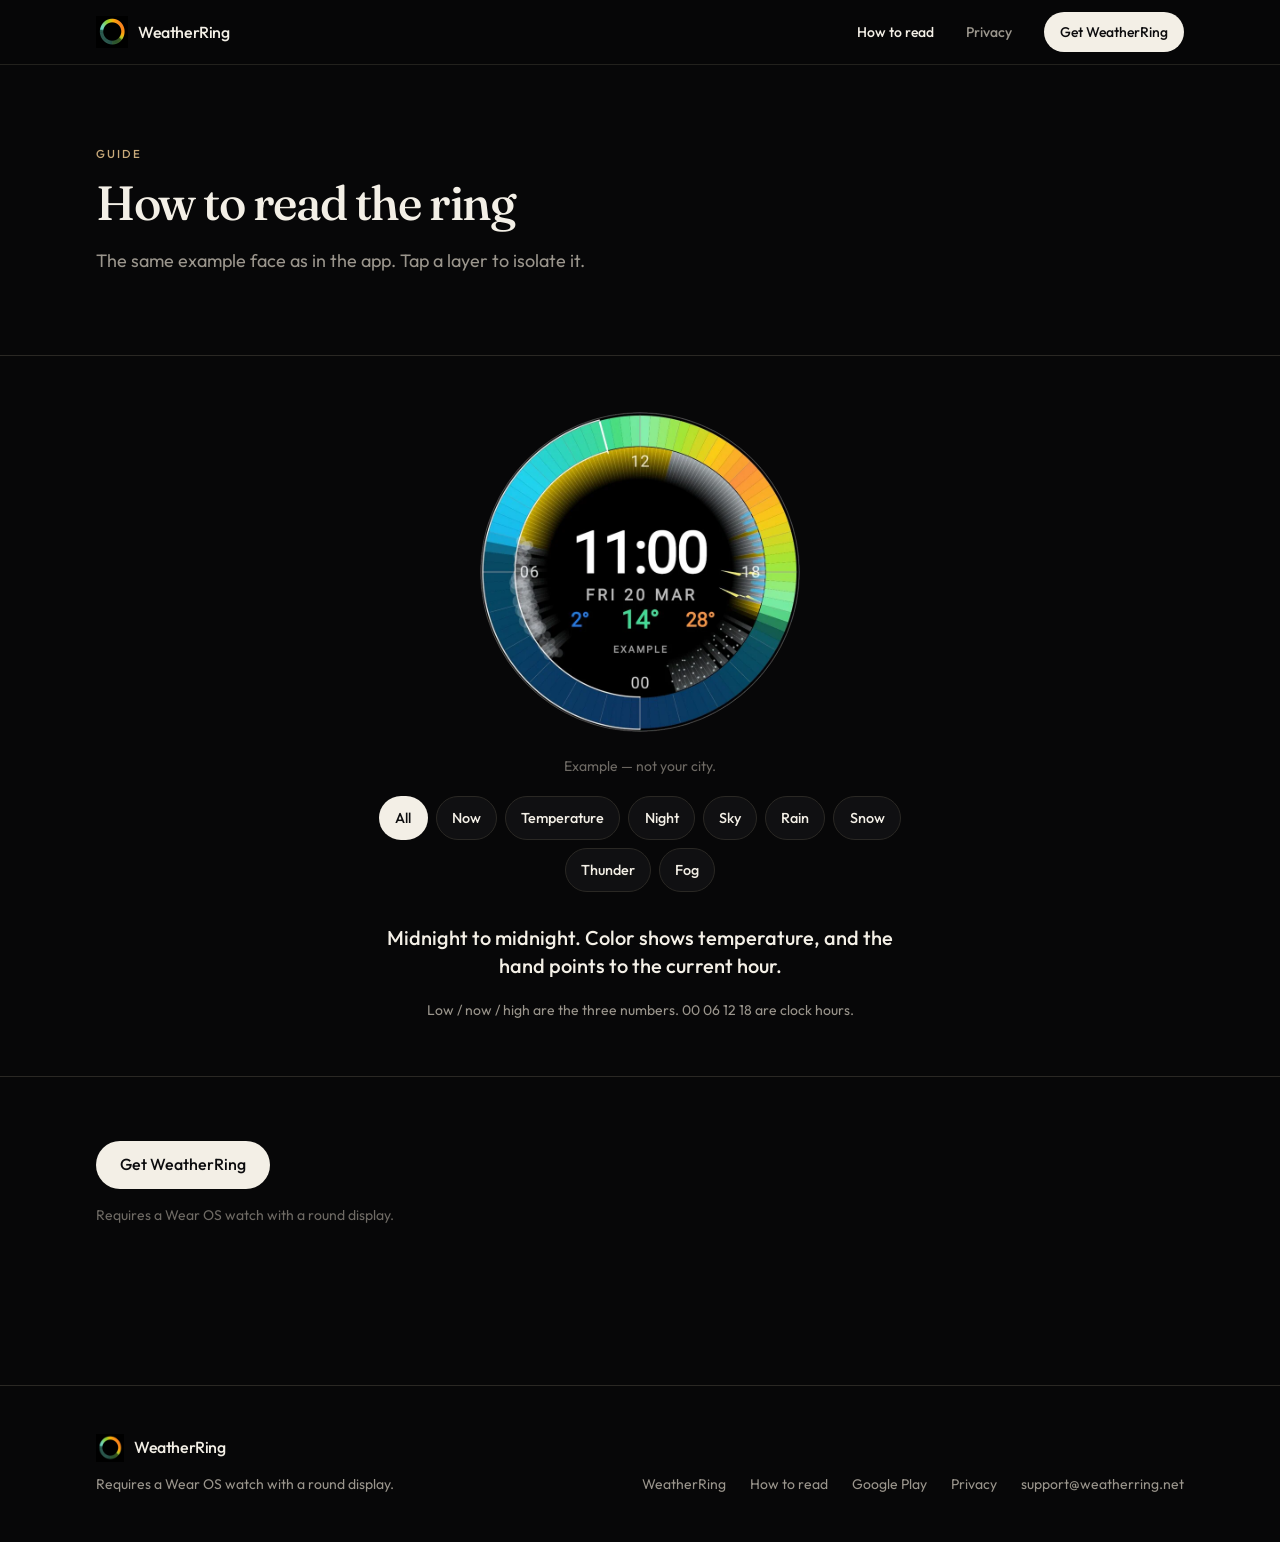
==== how-to-read/index.html @ c8846e3d "Set JSON-LD offer price to 1.99 EUR" ====
<!DOCTYPE html>
<html lang="en" class="antialiased">
<head>
  <meta charset="utf-8">
  <meta name="viewport" content="width=device-width, initial-scale=1">
  <title>How to read WeatherRing — 24-hour climate watch face</title>
  <meta name="description" content="Midnight to midnight. Color shows temperature, and the hand points to the current hour. How to read night, sky, rain, snow, thunder, and fog on WeatherRing for Wear OS.">
  <meta name="theme-color" content="#070708">
  <link rel="canonical" href="https://weatherring.net/how-to-read">
  <link rel="alternate" type="text/plain" href="https://weatherring.net/llms.txt" title="llms.txt">
  <meta property="og:title" content="How to read WeatherRing — 24-hour climate watch face">
  <meta property="og:description" content="Midnight to midnight. Color shows temperature, and the hand points to the current hour. How to read night, sky, rain, snow, thunder, and fog on WeatherRing for Wear OS.">
  <meta property="og:url" content="https://weatherring.net/how-to-read">
  <meta property="og:image" content="https://weatherring.net/images/read-all.jpg">
  <meta property="og:type" content="website">
  <meta property="og:site_name" content="WeatherRing">
  <meta name="twitter:card" content="summary_large_image">
  <meta name="twitter:title" content="How to read WeatherRing — 24-hour climate watch face">
  <meta name="twitter:description" content="Midnight to midnight. Color shows temperature, and the hand points to the current hour. How to read night, sky, rain, snow, thunder, and fog on WeatherRing for Wear OS.">
  <meta name="twitter:image" content="https://weatherring.net/images/read-all.jpg">
  <link rel="preconnect" href="https://fonts.googleapis.com">
  <link rel="preconnect" href="https://fonts.gstatic.com" crossorigin>
  <link rel="stylesheet" href="https://fonts.googleapis.com/css2?family=Fraunces:opsz,wght@9..144,400;9..144,500;9..144,600&family=Outfit:wght@300;400;500;600&display=swap">
  <link rel="stylesheet" href="../css/site.css">
  <link rel="icon" type="image/svg+xml" href="../favicon.svg">
  <link rel="icon" type="image/png" sizes="32x32" href="../favicon-32.png">
  <link rel="apple-touch-icon" href="../apple-touch-icon.png">
<script type="application/ld+json">{"@context": "https://schema.org", "@type": "HowTo", "name": "How to read the WeatherRing", "description": "Midnight to midnight. Color shows temperature, and the hand points to the current hour.", "step": [{"@type": "HowToStep", "position": 1, "name": "All", "text": "Midnight to midnight. Color shows temperature, and the hand points to the current hour.", "url": "https://weatherring.net/how-to-read/#all", "image": "https://weatherring.net/images/read-all.jpg"}, {"@type": "HowToStep", "position": 2, "name": "Now", "text": "From midnight to the hand is time that has already passed today. The inner and outer lines point to the same mark.", "url": "https://weatherring.net/how-to-read/#now", "image": "https://weatherring.net/images/read-now.jpg"}, {"@type": "HowToStep", "position": 3, "name": "Temperature", "text": "Cooler hours lean blue and violet, while warmer hours shift toward orange and red.", "url": "https://weatherring.net/how-to-read/#temperature", "image": "https://weatherring.net/images/read-temperature.jpg"}, {"@type": "HowToStep", "position": 4, "name": "Night", "text": "The darker arc marks night. It disappears at sunrise and returns at sunset.", "url": "https://weatherring.net/how-to-read/#night", "image": "https://weatherring.net/images/read-night.jpg"}, {"@type": "HowToStep", "position": 5, "name": "Sky", "text": "Inner glow shows sky clarity—yellow means clear skies, while white or gray indicates clouds.", "url": "https://weatherring.net/how-to-read/#sky", "image": "https://weatherring.net/images/read-sky.jpg"}, {"@type": "HowToStep", "position": 6, "name": "Rain", "text": "Streaks appear on the hour—longer streaks mean heavier rain, while gaps mean patchy showers.", "url": "https://weatherring.net/how-to-read/#rain", "image": "https://weatherring.net/images/read-rain.jpg"}, {"@type": "HowToStep", "position": 7, "name": "Snow", "text": "Soft white ticks represent snow or ice instead of rain.", "url": "https://weatherring.net/how-to-read/#snow", "image": "https://weatherring.net/images/read-snow.jpg"}, {"@type": "HowToStep", "position": 8, "name": "Thunder", "text": "Lightning bolts appear whenever thunder is forecast, even if rain is light.", "url": "https://weatherring.net/how-to-read/#thunder", "image": "https://weatherring.net/images/read-thunder.jpg"}, {"@type": "HowToStep", "position": 9, "name": "Fog", "text": "A milky inner band indicates fog or dense mist—a thicker band means heavier fog.", "url": "https://weatherring.net/how-to-read/#fog", "image": "https://weatherring.net/images/read-fog.jpg"}]}</script>
<script type="application/ld+json">{"@context": "https://schema.org", "@type": "SoftwareApplication", "name": "WeatherRing", "applicationCategory": "LifestyleApplication", "operatingSystem": "Android, Wear OS", "description": "A 24-hour forecast ring built for round Wear OS watches. Customize the face and Always-On Display right from your phone. Location access is optional.", "url": "https://weatherring.net", "image": "https://weatherring.net/og.jpg", "screenshot": "https://weatherring.net/images/read-all.jpg", "downloadUrl": "https://play.google.com/store/apps/details?id=com.climatedayring.phone", "installUrl": "https://play.google.com/store/apps/details?id=com.climatedayring.phone", "offers": {"@type": "Offer", "availability": "https://schema.org/InStock", "url": "https://play.google.com/store/apps/details?id=com.climatedayring.phone", "price": "1.99", "priceCurrency": "EUR"}, "author": {"@type": "Organization", "name": "WeatherRing", "email": "support@weatherring.net", "url": "https://weatherring.net"}}</script>
</head>
<body class="bg-bg text-fg">
  <a href="#content" class="sr-only focus:not-sr-only focus:absolute focus:left-4 focus:top-4 focus:z-50 focus:rounded-full focus:bg-cream focus:px-4 focus:py-2 focus:text-ink">Skip to content</a>
  <header class="sticky top-0 z-40 border-b border-border/80 bg-bg/80 backdrop-blur-md">
    <div class="mx-auto flex h-16 max-w-6xl items-center justify-between px-5 sm:px-8">
      <a href="/" class="flex items-center gap-2.5 no-underline">
        <img src="../icon.png" alt="" width="32" height="32" class="size-8" aria-hidden="true">
        <span class="font-sans text-base font-medium tracking-tight text-fg">WeatherRing</span>
      </a>
      <nav class="hidden items-center gap-8 md:flex" aria-label="Primary">
        <a href="/how-to-read/" class="text-sm font-medium text-fg no-underline transition-colors duration-150 hover:text-fg">How to read</a>
        <a href="/privacy/" class="text-sm font-medium text-muted no-underline transition-colors duration-150 hover:text-fg">Privacy</a>
        <a href="/#get" class="inline-flex h-10 items-center rounded-full bg-cream px-4 text-sm font-medium text-ink no-underline transition-transform duration-150 ease-out active:scale-[0.96]">Get WeatherRing</a>
      </nav>
      <button type="button" class="relative size-11 md:hidden" data-nav-toggle aria-expanded="false" aria-controls="mobile-nav" aria-label="Open menu">
        <span class="absolute left-2.5 right-2.5 top-[18px] h-px bg-fg" data-bar="1"></span>
        <span class="absolute left-2.5 right-2.5 top-[26px] h-px bg-fg" data-bar="2"></span>
      </button>
    </div>
    <nav id="mobile-nav" class="hidden border-t border-border px-5 py-4 md:hidden" aria-label="Mobile">
      <div class="flex flex-col gap-1">
        <a href="/how-to-read/" class="flex min-h-11 items-center text-base text-fg no-underline">How to read</a>
        <a href="/privacy/" class="flex min-h-11 items-center text-base text-fg no-underline">Privacy</a>
        <a href="/#get" class="mt-2 inline-flex h-12 items-center justify-center rounded-full bg-cream font-medium text-ink no-underline">Get WeatherRing</a>
      </div>
    </nav>
  </header>

  <main id="content" class="pb-24">
    <header class="border-b border-border">
      <div class="mx-auto max-w-6xl px-5 py-16 sm:px-8 sm:py-20">
        <p class="kicker">Guide</p>
        <h1 class="mt-4 max-w-2xl font-display text-4xl text-fg sm:text-5xl">How to read the ring</h1>
        <p class="mt-5 max-w-xl text-lg text-muted">The same example face as in the app. Tap a layer to isolate it.</p>
      </div>
    </header>
    <section class="mx-auto max-w-6xl px-5 py-14 sm:px-8">
      
        <div class="mx-auto max-w-xl">
          <img data-layer-face src="../images/read-all.jpg" alt="Example WeatherRing face with every layer on, 11:00 on Friday 20 March" width="720" height="720" class="face-disc mx-auto w-64 sm:w-72 lg:w-80">
          <p class="mt-6 text-center text-sm text-subtle">Example — not your city.</p>
          <div class="mt-5 flex flex-wrap justify-center gap-2" role="group" aria-label="Ring layers">
            <button type="button" class="layer-chip" data-layer="all" id="all" aria-pressed="true">All</button><button type="button" class="layer-chip" data-layer="now" id="now" aria-pressed="false">Now</button><button type="button" class="layer-chip" data-layer="temperature" id="temperature" aria-pressed="false">Temperature</button><button type="button" class="layer-chip" data-layer="night" id="night" aria-pressed="false">Night</button><button type="button" class="layer-chip" data-layer="sky" id="sky" aria-pressed="false">Sky</button><button type="button" class="layer-chip" data-layer="rain" id="rain" aria-pressed="false">Rain</button><button type="button" class="layer-chip" data-layer="snow" id="snow" aria-pressed="false">Snow</button><button type="button" class="layer-chip" data-layer="thunder" id="thunder" aria-pressed="false">Thunder</button><button type="button" class="layer-chip" data-layer="fog" id="fog" aria-pressed="false">Fog</button>
          </div>
          <div class="mt-8 text-center" aria-live="polite">
            <p class="mx-auto max-w-lg text-lg font-medium text-fg sm:text-xl" data-layer-caption>Midnight to midnight. Color shows temperature, and the hand points to the current hour.</p>
            <p class="mx-auto mt-5 max-w-lg text-sm text-muted">Low / now / high are the three numbers. 00 06 12 18 are clock hours.</p>
          </div>
        </div>

    </section>
    <section class="border-t border-border">
      <div class="mx-auto max-w-6xl px-5 py-16 sm:px-8">
        <p class="mt-0"><a href="/#get" class="inline-flex h-12 items-center rounded-full bg-cream px-6 font-medium text-ink no-underline">Get WeatherRing</a></p>
        <p class="mt-4 text-sm text-subtle">Requires a Wear OS watch with a round display.</p>
      </div>
    </section>
  </main>
  <footer class="border-t border-border">
    <div class="mx-auto flex max-w-6xl flex-col gap-8 px-5 py-12 sm:px-8 md:flex-row md:items-end md:justify-between">
      <div>
        <div class="flex items-center gap-2.5">
          <img src="../icon.png" alt="" width="32" height="32" class="size-7" aria-hidden="true">
          <span class="font-medium tracking-tight">WeatherRing</span>
        </div>
        <p class="mt-3 max-w-sm text-sm text-muted">Requires a Wear OS watch with a round display.</p>
      </div>
      <nav class="flex flex-wrap gap-x-6 gap-y-3 text-sm text-muted" aria-label="Footer">
        <a href="/" class="hover:text-fg">WeatherRing</a>
        <a href="/how-to-read/" class="hover:text-fg">How to read</a>
        <a href="https://play.google.com/store/apps/details?id=com.climatedayring.phone" class="hover:text-fg">Google Play</a>
        <a href="/privacy/" class="hover:text-fg">Privacy</a>
        <a href="mailto:support@weatherring.net" class="hover:text-fg">support@weatherring.net</a>
      </nav>
    </div>
  </footer>
  <script src="../js/site.js" defer></script>
</body>
</html>
---- css/site.css ----
/*! tailwindcss v4.3.3 | MIT License | https://tailwindcss.com */
@layer properties{@supports (((-webkit-hyphens:none)) and (not (margin-trim:inline))) or ((-moz-orient:inline) and (not (color:rgb(from red r g b)))){*,:before,:after,::backdrop{--tw-scale-x:1;--tw-scale-y:1;--tw-scale-z:1;--tw-rotate-x:initial;--tw-rotate-y:initial;--tw-rotate-z:initial;--tw-skew-x:initial;--tw-skew-y:initial;--tw-space-y-reverse:0;--tw-border-style:solid;--tw-leading:initial;--tw-font-weight:initial;--tw-tracking:initial;--tw-ordinal:initial;--tw-slashed-zero:initial;--tw-numeric-figure:initial;--tw-numeric-spacing:initial;--tw-numeric-fraction:initial;--tw-shadow:0 0 #0000;--tw-shadow-color:initial;--tw-shadow-alpha:100%;--tw-inset-shadow:0 0 #0000;--tw-inset-shadow-color:initial;--tw-inset-shadow-alpha:100%;--tw-ring-color:initial;--tw-ring-shadow:0 0 #0000;--tw-inset-ring-color:initial;--tw-inset-ring-shadow:0 0 #0000;--tw-ring-inset:initial;--tw-ring-offset-width:0px;--tw-ring-offset-color:#fff;--tw-ring-offset-shadow:0 0 #0000;--tw-outline-style:solid;--tw-blur:initial;--tw-brightness:initial;--tw-contrast:initial;--tw-grayscale:initial;--tw-hue-rotate:initial;--tw-invert:initial;--tw-opacity:initial;--tw-saturate:initial;--tw-sepia:initial;--tw-drop-shadow:initial;--tw-drop-shadow-color:initial;--tw-drop-shadow-alpha:100%;--tw-drop-shadow-size:initial;--tw-backdrop-blur:initial;--tw-backdrop-brightness:initial;--tw-backdrop-contrast:initial;--tw-backdrop-grayscale:initial;--tw-backdrop-hue-rotate:initial;--tw-backdrop-invert:initial;--tw-backdrop-opacity:initial;--tw-backdrop-saturate:initial;--tw-backdrop-sepia:initial;--tw-duration:initial;--tw-ease:initial;--tw-content:"";--tw-translate-x:0;--tw-translate-y:0;--tw-translate-z:0}}}@layer theme{:root,:host{--font-sans:"Outfit", ui-sans-serif, system-ui, sans-serif;--font-mono:ui-monospace, SFMono-Regular, Menlo, Monaco, Consolas, "Liberation Mono", "Courier New", monospace;--color-red-500:oklch(63.7% .237 25.331);--color-zinc-50:oklch(98.5% 0 none);--color-zinc-400:oklch(70.5% .015 286.067);--color-zinc-500:oklch(55.2% .016 285.938);--color-zinc-900:oklch(21% .006 285.885);--color-zinc-950:oklch(14.1% .005 285.823);--color-neutral-100:oklch(97% 0 none);--color-neutral-300:oklch(87% 0 none);--color-neutral-500:oklch(55.6% 0 none);--color-neutral-700:oklch(37.1% 0 none);--color-neutral-900:oklch(20.5% 0 none);--color-black:#000;--color-white:#fff;--spacing:.25rem;--container-sm:24rem;--container-md:28rem;--container-lg:32rem;--container-xl:36rem;--container-2xl:42rem;--container-3xl:48rem;--container-6xl:72rem;--text-xs:.75rem;--text-sm:.875rem;--text-sm--line-height:calc(1.25 / .875);--text-base:1rem;--text-base--line-height:calc(1.5 / 1);--text-lg:1.125rem;--text-lg--line-height:calc(1.75 / 1.125);--text-xl:1.25rem;--text-xl--line-height:calc(1.75 / 1.25);--text-2xl:1.5rem;--text-2xl--line-height:calc(2 / 1.5);--text-3xl:1.875rem;--text-3xl--line-height:calc(2.25 / 1.875);--text-4xl:2.25rem;--text-4xl--line-height:calc(2.5 / 2.25);--text-5xl:3rem;--text-5xl--line-height:1;--text-6xl:3.75rem;--text-6xl--line-height:1;--font-weight-medium:500;--font-weight-semibold:600;--tracking-tight:-.025em;--leading-tight:1.25;--leading-snug:1.375;--leading-normal:1.5;--radius-xs:4px;--radius-sm:8px;--radius-md:12px;--radius-lg:16px;--radius-xl:24px;--radius-2xl:32px;--ease-out:cubic-bezier(0, 0, .2, 1);--ease-in-out:cubic-bezier(.4, 0, .2, 1);--animate-pulse:pulse 2s cubic-bezier(.4, 0, .6, 1) infinite;--blur-md:12px;--default-transition-duration:.15s;--default-transition-timing-function:cubic-bezier(.4, 0, .2, 1);--default-font-family:var(--font-sans);--default-mono-font-family:var(--font-mono);--color-bg:#070708;--color-bg-elevated:#101012;--color-fg:#f3efe6;--color-muted:#9a958c;--color-subtle:#6e6a64;--color-gold:#c9aa7a;--color-gold-bright:#e0c08a;--color-cream:#f3efe6;--color-ink:#0c0c0e;--color-border:#2a2824;--color-border-strong:#3d3933;--font-display:"Fraunces", ui-serif, Georgia, "Times New Roman", serif;--shadow-border:0 0 0 1px #f3efe614;--shadow-border-hover:0 0 0 1px #f3efe624}}@layer base{*,:after,:before,::backdrop{box-sizing:border-box;border:0 solid;margin:0;padding:0}::file-selector-button{box-sizing:border-box;border:0 solid;margin:0;padding:0}html,:host{-webkit-text-size-adjust:100%;tab-size:4;line-height:1.5;font-family:var(--default-font-family,-apple-system, BlinkMacSystemFont, "Segoe UI", Roboto, "Helvetica Neue", "Noto Sans", Arial, sans-serif, "Apple Color Emoji", "Segoe UI Emoji", "Segoe UI Symbol", "Noto Color Emoji");font-feature-settings:var(--default-font-feature-settings,normal);font-variation-settings:var(--default-font-variation-settings,normal);-webkit-tap-highlight-color:transparent}hr{height:0;color:inherit;border-top-width:1px}abbr:where([title]){-webkit-text-decoration:underline dotted;text-decoration:underline dotted}h1,h2,h3,h4,h5,h6{font-size:inherit;font-weight:inherit}a{color:inherit;-webkit-text-decoration:inherit;-webkit-text-decoration:inherit;-webkit-text-decoration:inherit;-webkit-text-decoration:inherit;text-decoration:inherit}b,strong{font-weight:bolder}code,kbd,samp,pre{font-family:var(--default-mono-font-family,ui-monospace, SFMono-Regular, Menlo, Monaco, Consolas, "Liberation Mono", "Courier New", monospace);font-feature-settings:var(--default-mono-font-feature-settings,normal);font-variation-settings:var(--default-mono-font-variation-settings,normal);font-size:1em}small{font-size:80%}sub,sup{vertical-align:baseline;font-size:75%;line-height:0;position:relative}sub{bottom:-.25em}sup{top:-.5em}table{text-indent:0;border-color:inherit;border-collapse:collapse}:-moz-focusring:where(:not(iframe)){outline:auto}progress{vertical-align:baseline}summary{display:list-item}ol,ul,menu{list-style:none}img,svg,video,canvas,audio,iframe,embed,object{vertical-align:middle;display:block}img,video{max-width:100%;height:auto}button,input,select,optgroup,textarea{font:inherit;font-feature-settings:inherit;font-variation-settings:inherit;letter-spacing:inherit;color:inherit;opacity:1;background-color:#0000;border-radius:0}::file-selector-button{font:inherit;font-feature-settings:inherit;font-variation-settings:inherit;letter-spacing:inherit;color:inherit;opacity:1;background-color:#0000;border-radius:0}:where(select:is([multiple],[size])) optgroup{font-weight:bolder}:where(select:is([multiple],[size])) optgroup option{padding-inline-start:20px}::file-selector-button{margin-inline-end:4px}::placeholder{opacity:1}@supports (not ((-webkit-appearance:-apple-pay-button))) or (contain-intrinsic-size:1px){::placeholder{color:currentColor}@supports (color:color-mix(in lab, red, red)){::placeholder{color:color-mix(in oklab, currentcolor 50%, transparent)}}}textarea{resize:vertical}::-webkit-search-decoration{-webkit-appearance:none}::-webkit-date-and-time-value{min-height:1lh;text-align:inherit}::-webkit-datetime-edit{display:inline-flex}::-webkit-datetime-edit-fields-wrapper{padding:0}::-webkit-datetime-edit{padding-block:0}::-webkit-datetime-edit-year-field{padding-block:0}::-webkit-datetime-edit-month-field{padding-block:0}::-webkit-datetime-edit-day-field{padding-block:0}::-webkit-datetime-edit-hour-field{padding-block:0}::-webkit-datetime-edit-minute-field{padding-block:0}::-webkit-datetime-edit-second-field{padding-block:0}::-webkit-datetime-edit-millisecond-field{padding-block:0}::-webkit-datetime-edit-meridiem-field{padding-block:0}::-webkit-calendar-picker-indicator{line-height:1}:-moz-ui-invalid{box-shadow:none}button,input:where([type=button],[type=reset],[type=submit]){appearance:button}::file-selector-button{appearance:button}::-webkit-inner-spin-button{height:auto}::-webkit-outer-spin-button{height:auto}[hidden]:where(:not([hidden=until-found])){display:none!important}html{-webkit-font-smoothing:antialiased;-moz-osx-font-smoothing:grayscale;background:var(--color-bg);color:var(--color-fg);scroll-behavior:smooth}body{background:var(--color-bg);min-height:100dvh;color:var(--color-fg);font-family:var(--font-sans);text-wrap:pretty;margin:0;line-height:1.55}h1,h2,h3{text-wrap:balance;font-family:var(--font-display);letter-spacing:-.03em;font-weight:500;line-height:1.12}button:not(:disabled),[role=button]:not(:disabled){cursor:pointer}a{color:inherit;text-underline-offset:.18em;text-decoration-thickness:1px}img{max-width:100%;height:auto}:focus-visible{outline:2px solid var(--color-gold);outline-offset:3px}::selection{background:#c9aa7a66}@supports (color:color-mix(in lab, red, red)){::selection{background:color-mix(in oklab, var(--color-gold) 40%, transparent)}}::selection{color:var(--color-fg)}}@layer components{.kicker{font-family:var(--font-sans);letter-spacing:.18em;text-transform:uppercase;color:var(--color-gold);font-size:.72rem;font-weight:500}.hairline{background:#f3efe61f;height:1px}@supports (color:color-mix(in lab, red, red)){.hairline{background:color-mix(in oklab, var(--color-fg) 12%, transparent)}}.phone-frame{background:var(--color-bg-elevated);box-shadow:var(--shadow-border);border-radius:28px;padding:8px}.phone-frame img{outline-offset:-1px;border-radius:20px;outline:1px solid #ffffff14;width:100%;display:block}.face-disc{outline-offset:-1px;background:#000;border-radius:999px;outline:1px solid #ffffff1a}.layer-chip{border:1px solid var(--color-border);background:var(--color-bg-elevated);min-height:44px;color:var(--color-fg);border-radius:999px;padding:.55rem .95rem;scroll-margin-top:5.5rem;font-size:.9rem;font-weight:500;transition:background-color .15s cubic-bezier(.22,1,.36,1),border-color .15s cubic-bezier(.22,1,.36,1),color .15s cubic-bezier(.22,1,.36,1)}.layer-chip[aria-pressed=true]{background:var(--color-cream);color:var(--color-ink);border-color:#0000}.layer-chip:hover{border-color:var(--color-border-strong)}.play-badge{background:var(--color-ink);min-height:56px;color:var(--color-cream);border:1px solid #f3efe638;border-radius:10px;align-items:center;gap:.75rem;padding:.45rem 1.15rem .45rem .7rem;display:inline-flex}@supports (color:color-mix(in lab, red, red)){.play-badge{border:1px solid color-mix(in oklab, var(--color-cream) 22%, transparent)}}.play-badge{box-shadow:var(--shadow-border);transition:transform .15s cubic-bezier(.22,1,.36,1)}a:hover .play-badge{transform:scale(.98)}.play-badge-kicker{letter-spacing:.14em;text-transform:uppercase;color:#f3efe6b3;font-size:.62rem;font-weight:500}@supports (color:color-mix(in lab, red, red)){.play-badge-kicker{color:color-mix(in oklab, var(--color-cream) 70%, transparent)}}.play-badge-title{letter-spacing:-.02em;color:var(--color-cream);margin-top:.1rem;font-size:1.15rem;font-weight:500}.faq-item{border-top:1px solid #f3efe61f}@supports (color:color-mix(in lab, red, red)){.faq-item{border-top:1px solid color-mix(in oklab, var(--color-fg) 12%, transparent)}}.faq-item summary{cursor:pointer;justify-content:space-between;align-items:center;gap:1rem;min-height:56px;padding:1rem 0;font-size:1.05rem;font-weight:500;list-style:none;display:flex}.faq-item summary::-webkit-details-marker{display:none}.faq-item summary:after{content:"";border-right:1.5px solid var(--color-gold);border-bottom:1.5px solid var(--color-gold);flex-shrink:0;width:10px;height:10px;transition:transform .15s cubic-bezier(.22,1,.36,1);transform:rotate(45deg)}.faq-item[open] summary:after{transform:rotate(225deg)}.stagger-in>*{animation:.5s cubic-bezier(.22,1,.36,1) both rise-in}.stagger-in>:first-child{animation-delay:40ms}.stagger-in>:nth-child(2){animation-delay:.12s}.stagger-in>:nth-child(3){animation-delay:.2s}.stagger-in>:nth-child(4){animation-delay:.28s}.stagger-in>:nth-child(5){animation-delay:.36s}}@layer utilities{.collapse{visibility:collapse}.invisible{visibility:hidden}.visible{visibility:visible}.sr-only{clip-path:inset(50%);white-space:nowrap;border-width:0;width:1px;height:1px;margin:-1px;padding:0;position:absolute;overflow:hidden}.absolute{position:absolute}.fixed{position:fixed}.relative{position:relative}.static{position:static}.sticky{position:sticky}.inset-0{inset:0}.top-0{top:0}.top-1\/2{top:50%}.top-\[18px\]{top:18px}.top-\[26px\]{top:26px}.right-1{right:var(--spacing)}.right-2{right:calc(var(--spacing) * 2)}.right-2\.5{right:calc(var(--spacing) * 2.5)}.right-3{right:calc(var(--spacing) * 3)}.right-4{right:calc(var(--spacing) * 4)}.bottom-4{bottom:calc(var(--spacing) * 4)}.left-1{left:var(--spacing)}.left-2{left:calc(var(--spacing) * 2)}.left-2\.5{left:calc(var(--spacing) * 2.5)}.left-3{left:calc(var(--spacing) * 3)}.left-4{left:calc(var(--spacing) * 4)}.isolate{isolation:isolate}.z-40{z-index:40}.order-1{order:1}.order-2{order:2}.container{width:100%}@media (width>=40rem){.container{max-width:40rem}}@media (width>=48rem){.container{max-width:48rem}}@media (width>=64rem){.container{max-width:64rem}}@media (width>=80rem){.container{max-width:80rem}}@media (width>=96rem){.container{max-width:96rem}}.mx-auto{margin-inline:auto}.mt-0{margin-top:0}.mt-1{margin-top:var(--spacing)}.mt-2{margin-top:calc(var(--spacing) * 2)}.mt-3{margin-top:calc(var(--spacing) * 3)}.mt-4{margin-top:calc(var(--spacing) * 4)}.mt-5{margin-top:calc(var(--spacing) * 5)}.mt-6{margin-top:calc(var(--spacing) * 6)}.mt-8{margin-top:calc(var(--spacing) * 8)}.mt-10{margin-top:calc(var(--spacing) * 10)}.mt-12{margin-top:calc(var(--spacing) * 12)}.mt-14{margin-top:calc(var(--spacing) * 14)}.ml-px{margin-left:1px}.block{display:block}.flex{display:flex}.grid{display:grid}.hidden{display:none}.inline{display:inline}.inline-flex{display:inline-flex}.table{display:table}.aspect-\[3\/4\]{aspect-ratio:3/4}.size-1\.5{width:calc(var(--spacing) * 1.5);height:calc(var(--spacing) * 1.5)}.size-5{width:calc(var(--spacing) * 5);height:calc(var(--spacing) * 5)}.size-6{width:calc(var(--spacing) * 6);height:calc(var(--spacing) * 6)}.size-7{width:calc(var(--spacing) * 7);height:calc(var(--spacing) * 7)}.size-8{width:calc(var(--spacing) * 8);height:calc(var(--spacing) * 8)}.size-10{width:calc(var(--spacing) * 10);height:calc(var(--spacing) * 10)}.size-11{width:calc(var(--spacing) * 11);height:calc(var(--spacing) * 11)}.h-8{height:calc(var(--spacing) * 8)}.h-10{height:calc(var(--spacing) * 10)}.h-12{height:calc(var(--spacing) * 12)}.h-16{height:calc(var(--spacing) * 16)}.h-px{height:1px}.max-h-\[36rem\]{max-height:36rem}.min-h-11{min-height:calc(var(--spacing) * 11)}.min-h-\[70vh\]{min-height:70vh}.min-h-screen{min-height:100vh}.w-8{width:calc(var(--spacing) * 8)}.w-56{width:calc(var(--spacing) * 56)}.w-64{width:calc(var(--spacing) * 64)}.w-\[30\%\]{width:30%}.w-fit{width:fit-content}.w-full{width:100%}.max-w-2xl{max-width:var(--container-2xl)}.max-w-3xl{max-width:var(--container-3xl)}.max-w-6xl{max-width:var(--container-6xl)}.max-w-28{max-width:calc(var(--spacing) * 28)}.max-w-\[220px\]{max-width:220px}.max-w-lg{max-width:var(--container-lg)}.max-w-md{max-width:var(--container-md)}.max-w-sm{max-width:var(--container-sm)}.max-w-xl{max-width:var(--container-xl)}.min-w-0{min-width:0}.flex-1{flex:1}.shrink{flex-shrink:1}.shrink-0{flex-shrink:0}.scale-100{--tw-scale-x:100%;--tw-scale-y:100%;--tw-scale-z:100%;scale:var(--tw-scale-x) var(--tw-scale-y)}.scale-\[0\.25\]{scale:.25}.-rotate-45{rotate:-45deg}.rotate-45{rotate:45deg}.transform{transform:var(--tw-rotate-x,) var(--tw-rotate-y,) var(--tw-rotate-z,) var(--tw-skew-x,) var(--tw-skew-y,)}.animate-pulse{animation:var(--animate-pulse)}.cursor-pointer{cursor:pointer}.resize{resize:both}.scroll-mt-24{scroll-margin-top:calc(var(--spacing) * 24)}.list-disc{list-style-type:disc}.flex-col{flex-direction:column}.flex-wrap{flex-wrap:wrap}.place-items-center{place-items:center}.items-center{align-items:center}.items-start{align-items:flex-start}.justify-between{justify-content:space-between}.justify-center{justify-content:center}.gap-1{gap:var(--spacing)}.gap-2{gap:calc(var(--spacing) * 2)}.gap-2\.5{gap:calc(var(--spacing) * 2.5)}.gap-3{gap:calc(var(--spacing) * 3)}.gap-6{gap:calc(var(--spacing) * 6)}.gap-8{gap:calc(var(--spacing) * 8)}.gap-10{gap:calc(var(--spacing) * 10)}:where(.space-y-2>:not(:last-child)){--tw-space-y-reverse:0;margin-block-start:calc(calc(var(--spacing) * 2) * var(--tw-space-y-reverse));margin-block-end:calc(calc(var(--spacing) * 2) * calc(1 - var(--tw-space-y-reverse)))}:where(.space-y-3>:not(:last-child)){--tw-space-y-reverse:0;margin-block-start:calc(calc(var(--spacing) * 3) * var(--tw-space-y-reverse));margin-block-end:calc(calc(var(--spacing) * 3) * calc(1 - var(--tw-space-y-reverse)))}.gap-x-6{column-gap:calc(var(--spacing) * 6)}.gap-y-3{row-gap:calc(var(--spacing) * 3)}.truncate{text-overflow:ellipsis;white-space:nowrap;overflow:hidden}.overflow-y-auto{overflow-y:auto}.rounded{border-radius:.25rem}.rounded-2xl{border-radius:var(--radius-2xl)}.rounded-full{border-radius:2147483647px}.rounded-lg{border-radius:var(--radius-lg)}.rounded-md{border-radius:var(--radius-md)}.rounded-xl{border-radius:var(--radius-xl)}.border{border-style:var(--tw-border-style);border-width:1px}.border-t{border-top-style:var(--tw-border-style);border-top-width:1px}.border-b{border-bottom-style:var(--tw-border-style);border-bottom-width:1px}.border-border{border-color:var(--color-border)}.border-border\/80{border-color:#2a2824cc}@supports (color:color-mix(in lab, red, red)){.border-border\/80{border-color:color-mix(in oklab, var(--color-border) 80%, transparent)}}.border-neutral-300{border-color:var(--color-neutral-300)}.bg-bg{background-color:var(--color-bg)}.bg-bg-elevated{background-color:var(--color-bg-elevated)}.bg-bg\/80{background-color:#070708cc}@supports (color:color-mix(in lab, red, red)){.bg-bg\/80{background-color:color-mix(in oklab, var(--color-bg) 80%, transparent)}}.bg-black{background-color:var(--color-black)}.bg-black\/10{background-color:#0000001a}@supports (color:color-mix(in lab, red, red)){.bg-black\/10{background-color:color-mix(in oklab, var(--color-black) 10%, transparent)}}.bg-cream{background-color:var(--color-cream)}.bg-fg{background-color:var(--color-fg)}.bg-gold{background-color:var(--color-gold)}.bg-zinc-50{background-color:var(--color-zinc-50)}.object-cover{object-fit:cover}.object-\[center_32\%\]{object-position:center 32%}.object-\[center_35\%\]{object-position:center 35%}.p-2{padding:calc(var(--spacing) * 2)}.p-6{padding:calc(var(--spacing) * 6)}.p-8{padding:calc(var(--spacing) * 8)}.p-\[16px\]{padding:16px}.px-4{padding-inline:calc(var(--spacing) * 4)}.px-5{padding-inline:calc(var(--spacing) * 5)}.px-6{padding-inline:calc(var(--spacing) * 6)}.py-2{padding-block:calc(var(--spacing) * 2)}.py-4{padding-block:calc(var(--spacing) * 4)}.py-12{padding-block:calc(var(--spacing) * 12)}.py-14{padding-block:calc(var(--spacing) * 14)}.py-16{padding-block:calc(var(--spacing) * 16)}.py-20{padding-block:calc(var(--spacing) * 20)}.py-24{padding-block:calc(var(--spacing) * 24)}.pr-3\.5{padding-right:calc(var(--spacing) * 3.5)}.pb-5{padding-bottom:calc(var(--spacing) * 5)}.pb-24{padding-bottom:calc(var(--spacing) * 24)}.pl-4{padding-left:calc(var(--spacing) * 4)}.pl-5{padding-left:calc(var(--spacing) * 5)}.text-center{text-align:center}.font-display{font-family:var(--font-display)}.font-sans{font-family:var(--font-sans)}.text-2xl{font-size:var(--text-2xl);line-height:var(--tw-leading,var(--text-2xl--line-height))}.text-3xl{font-size:var(--text-3xl);line-height:var(--tw-leading,var(--text-3xl--line-height))}.text-4xl{font-size:var(--text-4xl);line-height:var(--tw-leading,var(--text-4xl--line-height))}.text-base{font-size:var(--text-base);line-height:var(--tw-leading,var(--text-base--line-height))}.text-lg{font-size:var(--text-lg);line-height:var(--tw-leading,var(--text-lg--line-height))}.text-sm{font-size:var(--text-sm);line-height:var(--tw-leading,var(--text-sm--line-height))}.text-xl{font-size:var(--text-xl);line-height:var(--tw-leading,var(--text-xl--line-height))}.text-\[13px\]{font-size:13px}.leading-tight{--tw-leading:var(--leading-tight);line-height:var(--leading-tight)}.font-medium{--tw-font-weight:var(--font-weight-medium);font-weight:var(--font-weight-medium)}.font-semibold{--tw-font-weight:var(--font-weight-semibold);font-weight:var(--font-weight-semibold)}.tracking-tight{--tw-tracking:var(--tracking-tight);letter-spacing:var(--tracking-tight)}.text-balance{text-wrap:balance}.text-wrap{text-wrap:wrap}.break-words{overflow-wrap:break-word}.text-cream{color:var(--color-cream)}.text-fg{color:var(--color-fg)}.text-fg\/90{color:#f3efe6e6}@supports (color:color-mix(in lab, red, red)){.text-fg\/90{color:color-mix(in oklab, var(--color-fg) 90%, transparent)}}.text-gold{color:var(--color-gold)}.text-ink{color:var(--color-ink)}.text-muted{color:var(--color-muted)}.text-neutral-500{color:var(--color-neutral-500)}.text-red-500{color:var(--color-red-500)}.text-subtle{color:var(--color-subtle)}.text-white{color:var(--color-white)}.text-zinc-500{color:var(--color-zinc-500)}.text-zinc-900{color:var(--color-zinc-900)}.tabular-nums{--tw-numeric-spacing:tabular-nums;font-variant-numeric:var(--tw-ordinal,) var(--tw-slashed-zero,) var(--tw-numeric-figure,) var(--tw-numeric-spacing,) var(--tw-numeric-fraction,)}.no-underline{text-decoration-line:none}.underline-offset-4{text-underline-offset:4px}.antialiased{-webkit-font-smoothing:antialiased;-moz-osx-font-smoothing:grayscale}.opacity-0{opacity:0}.opacity-70{opacity:.7}.opacity-100{opacity:1}.shadow{--tw-shadow:0 1px 3px 0 var(--tw-shadow-color,#0000001a), 0 1px 2px -1px var(--tw-shadow-color,#0000001a);box-shadow:var(--tw-inset-shadow), var(--tw-inset-ring-shadow), var(--tw-ring-offset-shadow), var(--tw-ring-shadow), var(--tw-shadow)}.shadow-\[var\(--shadow-border\)\]{--tw-shadow:var(--shadow-border);box-shadow:var(--tw-inset-shadow), var(--tw-inset-ring-shadow), var(--tw-ring-offset-shadow), var(--tw-ring-shadow), var(--tw-shadow)}.ring{--tw-ring-shadow:var(--tw-ring-inset,) 0 0 0 calc(1px + var(--tw-ring-offset-width)) var(--tw-ring-color,currentcolor);box-shadow:var(--tw-inset-shadow), var(--tw-inset-ring-shadow), var(--tw-ring-offset-shadow), var(--tw-ring-shadow), var(--tw-shadow)}.outline,.outline-1{outline-style:var(--tw-outline-style);outline-width:1px}.-outline-offset-1{outline-offset:calc(1px * -1)}.outline-black\/10{outline-color:#0000001a}@supports (color:color-mix(in lab, red, red)){.outline-black\/10{outline-color:color-mix(in oklab, var(--color-black) 10%, transparent)}}.outline-white\/10{outline-color:#ffffff1a}@supports (color:color-mix(in lab, red, red)){.outline-white\/10{outline-color:color-mix(in oklab, var(--color-white) 10%, transparent)}}.blur{--tw-blur:blur(8px);filter:var(--tw-blur,) var(--tw-brightness,) var(--tw-contrast,) var(--tw-grayscale,) var(--tw-hue-rotate,) var(--tw-invert,) var(--tw-saturate,) var(--tw-sepia,) var(--tw-drop-shadow,)}.blur-\[4px\]{--tw-blur:blur(4px);filter:var(--tw-blur,) var(--tw-brightness,) var(--tw-contrast,) var(--tw-grayscale,) var(--tw-hue-rotate,) var(--tw-invert,) var(--tw-saturate,) var(--tw-sepia,) var(--tw-drop-shadow,)}.blur-none{--tw-blur: ;filter:var(--tw-blur,) var(--tw-brightness,) var(--tw-contrast,) var(--tw-grayscale,) var(--tw-hue-rotate,) var(--tw-invert,) var(--tw-saturate,) var(--tw-sepia,) var(--tw-drop-shadow,)}.grayscale{--tw-grayscale:grayscale(100%);filter:var(--tw-blur,) var(--tw-brightness,) var(--tw-contrast,) var(--tw-grayscale,) var(--tw-hue-rotate,) var(--tw-invert,) var(--tw-saturate,) var(--tw-sepia,) var(--tw-drop-shadow,)}.invert{--tw-invert:invert(100%);filter:var(--tw-blur,) var(--tw-brightness,) var(--tw-contrast,) var(--tw-grayscale,) var(--tw-hue-rotate,) var(--tw-invert,) var(--tw-saturate,) var(--tw-sepia,) var(--tw-drop-shadow,)}.sepia{--tw-sepia:sepia(100%);filter:var(--tw-blur,) var(--tw-brightness,) var(--tw-contrast,) var(--tw-grayscale,) var(--tw-hue-rotate,) var(--tw-invert,) var(--tw-saturate,) var(--tw-sepia,) var(--tw-drop-shadow,)}.filter{filter:var(--tw-blur,) var(--tw-brightness,) var(--tw-contrast,) var(--tw-grayscale,) var(--tw-hue-rotate,) var(--tw-invert,) var(--tw-saturate,) var(--tw-sepia,) var(--tw-drop-shadow,)}.backdrop-blur-md{--tw-backdrop-blur:blur(var(--blur-md));-webkit-backdrop-filter:var(--tw-backdrop-blur,) var(--tw-backdrop-brightness,) var(--tw-backdrop-contrast,) var(--tw-backdrop-grayscale,) var(--tw-backdrop-hue-rotate,) var(--tw-backdrop-invert,) var(--tw-backdrop-opacity,) var(--tw-backdrop-saturate,) var(--tw-backdrop-sepia,);backdrop-filter:var(--tw-backdrop-blur,) var(--tw-backdrop-brightness,) var(--tw-backdrop-contrast,) var(--tw-backdrop-grayscale,) var(--tw-backdrop-hue-rotate,) var(--tw-backdrop-invert,) var(--tw-backdrop-opacity,) var(--tw-backdrop-saturate,) var(--tw-backdrop-sepia,)}.transition{transition-property:color,background-color,border-color,outline-color,text-decoration-color,fill,stroke,--tw-gradient-from,--tw-gradient-via,--tw-gradient-to,opacity,box-shadow,transform,translate,scale,rotate,filter,-webkit-backdrop-filter,backdrop-filter,display,content-visibility,overlay,pointer-events;transition-timing-function:var(--tw-ease,var(--default-transition-timing-function));transition-duration:var(--tw-duration,var(--default-transition-duration))}.transition-\[box-shadow\]{transition-property:box-shadow;transition-timing-function:var(--tw-ease,var(--default-transition-timing-function));transition-duration:var(--tw-duration,var(--default-transition-duration))}.transition-\[opacity\,filter\,scale\]{transition-property:opacity,filter,scale;transition-timing-function:var(--tw-ease,var(--default-transition-timing-function));transition-duration:var(--tw-duration,var(--default-transition-duration))}.transition-\[scale\,background-color\]{transition-property:scale,background-color;transition-timing-function:var(--tw-ease,var(--default-transition-timing-function));transition-duration:var(--tw-duration,var(--default-transition-duration))}.transition-\[scale\,opacity\,filter\]{transition-property:scale,opacity,filter;transition-timing-function:var(--tw-ease,var(--default-transition-timing-function));transition-duration:var(--tw-duration,var(--default-transition-duration))}.transition-colors{transition-property:color,background-color,border-color,outline-color,text-decoration-color,fill,stroke,--tw-gradient-from,--tw-gradient-via,--tw-gradient-to;transition-timing-function:var(--tw-ease,var(--default-transition-timing-function));transition-duration:var(--tw-duration,var(--default-transition-duration))}.transition-transform{transition-property:transform,translate,scale,rotate;transition-timing-function:var(--tw-ease,var(--default-transition-timing-function));transition-duration:var(--tw-duration,var(--default-transition-duration))}.duration-150{--tw-duration:.15s;transition-duration:.15s}.duration-300{--tw-duration:.3s;transition-duration:.3s}.ease-\[cubic-bezier\(0\.2\,0\,0\,1\)\]{--tw-ease:cubic-bezier(.2,0,0,1);transition-timing-function:cubic-bezier(.2,0,0,1)}.ease-out{--tw-ease:var(--ease-out);transition-timing-function:var(--ease-out)}.outline-none{--tw-outline-style:none;outline-style:none}.placeholder\:text-subtle::placeholder{color:var(--color-subtle)}.after\:absolute:after{content:var(--tw-content);position:absolute}.after\:top-1\/2:after{content:var(--tw-content);top:50%}.after\:left-1\/2:after{content:var(--tw-content);left:50%}.after\:size-10:after{content:var(--tw-content);width:calc(var(--spacing) * 10);height:calc(var(--spacing) * 10)}.after\:-translate-1\/2:after{content:var(--tw-content);--tw-translate-x:calc(calc(1 / 2 * 100%) * -1);--tw-translate-y:calc(calc(1 / 2 * 100%) * -1);translate:var(--tw-translate-x) var(--tw-translate-y)}@media (hover:hover){.hover\:border-border-strong:hover{border-color:var(--color-border-strong)}.hover\:bg-neutral-100:hover{background-color:var(--color-neutral-100)}.hover\:text-fg:hover{color:var(--color-fg)}.hover\:text-gold-bright:hover{color:var(--color-gold-bright)}.hover\:underline:hover{text-decoration-line:underline}}.focus\:not-sr-only:focus{clip-path:none;white-space:normal;width:auto;height:auto;margin:0;padding:0;position:static;overflow:visible}.focus\:absolute:focus{position:absolute}.focus\:top-4:focus{top:calc(var(--spacing) * 4)}.focus\:left-4:focus{left:calc(var(--spacing) * 4)}.focus\:z-50:focus{z-index:50}.focus\:rounded-full:focus{border-radius:2147483647px}.focus\:bg-cream:focus{background-color:var(--color-cream)}.focus\:px-4:focus{padding-inline:calc(var(--spacing) * 4)}.focus\:py-2:focus{padding-block:calc(var(--spacing) * 2)}.focus\:text-ink:focus{color:var(--color-ink)}.active\:scale-\[0\.96\]:active,.active\:not-disabled\:scale-\[0\.96\]:active:not(:disabled){scale:.96}.disabled\:cursor-wait:disabled{cursor:wait}.disabled\:no-underline:disabled{text-decoration-line:none}@media (width>=40rem){.sm\:w-64{width:calc(var(--spacing) * 64)}.sm\:w-72{width:calc(var(--spacing) * 72)}.sm\:grid-cols-2{grid-template-columns:repeat(2,minmax(0,1fr))}.sm\:flex-row{flex-direction:row}.sm\:px-8{padding-inline:calc(var(--spacing) * 8)}.sm\:py-20{padding-block:calc(var(--spacing) * 20)}.sm\:py-24{padding-block:calc(var(--spacing) * 24)}.sm\:py-28{padding-block:calc(var(--spacing) * 28)}.sm\:text-3xl{font-size:var(--text-3xl);line-height:var(--tw-leading,var(--text-3xl--line-height))}.sm\:text-4xl{font-size:var(--text-4xl);line-height:var(--tw-leading,var(--text-4xl--line-height))}.sm\:text-5xl{font-size:var(--text-5xl);line-height:var(--tw-leading,var(--text-5xl--line-height))}.sm\:text-xl{font-size:var(--text-xl);line-height:var(--tw-leading,var(--text-xl--line-height))}}@media (width>=48rem){.md\:flex{display:flex}.md\:hidden{display:none}.md\:grid-cols-2{grid-template-columns:repeat(2,minmax(0,1fr))}.md\:grid-cols-3{grid-template-columns:repeat(3,minmax(0,1fr))}.md\:flex-row{flex-direction:row}.md\:items-end{align-items:flex-end}.md\:justify-between{justify-content:space-between}}@media (width>=64rem){.lg\:order-1{order:1}.lg\:order-2{order:2}.lg\:w-72{width:calc(var(--spacing) * 72)}.lg\:w-80{width:calc(var(--spacing) * 80)}.lg\:max-w-none{max-width:none}.lg\:grid-cols-2{grid-template-columns:repeat(2,minmax(0,1fr))}.lg\:grid-cols-3{grid-template-columns:repeat(3,minmax(0,1fr))}.lg\:grid-cols-\[1\.05fr_0\.95fr\]{grid-template-columns:1.05fr .95fr}.lg\:grid-cols-\[minmax\(0\,18rem\)_1fr\]{grid-template-columns:minmax(0,18rem) 1fr}.lg\:gap-16{gap:calc(var(--spacing) * 16)}.lg\:py-20{padding-block:calc(var(--spacing) * 20)}.lg\:text-6xl{font-size:var(--text-6xl);line-height:var(--tw-leading,var(--text-6xl--line-height))}}@media (width>=80rem){.xl\:grid-cols-3{grid-template-columns:repeat(3,minmax(0,1fr))}}@media (prefers-color-scheme:dark){.dark\:border-neutral-700{border-color:var(--color-neutral-700)}.dark\:bg-white\/20{background-color:#fff3}@supports (color:color-mix(in lab, red, red)){.dark\:bg-white\/20{background-color:color-mix(in oklab, var(--color-white) 20%, transparent)}}.dark\:bg-zinc-950{background-color:var(--color-zinc-950)}.dark\:text-zinc-50{color:var(--color-zinc-50)}.dark\:text-zinc-400{color:var(--color-zinc-400)}.dark\:outline-white\/10{outline-color:#ffffff1a}@supports (color:color-mix(in lab, red, red)){.dark\:outline-white\/10{outline-color:color-mix(in oklab, var(--color-white) 10%, transparent)}}@media (hover:hover){.dark\:hover\:bg-neutral-900:hover{background-color:var(--color-neutral-900)}}}}@keyframes rise-in{0%{opacity:0;filter:blur(4px);transform:translateY(12px)}to{opacity:1;filter:blur();transform:translateY(0)}}@media (prefers-reduced-motion:reduce){html{scroll-behavior:auto}.stagger-in>*{animation:none}}@property --tw-scale-x{syntax:"*";inherits:false;initial-value:1}@property --tw-scale-y{syntax:"*";inherits:false;initial-value:1}@property --tw-scale-z{syntax:"*";inherits:false;initial-value:1}@property --tw-rotate-x{syntax:"*";inherits:false}@property --tw-rotate-y{syntax:"*";inherits:false}@property --tw-rotate-z{syntax:"*";inherits:false}@property --tw-skew-x{syntax:"*";inherits:false}@property --tw-skew-y{syntax:"*";inherits:false}@property --tw-space-y-reverse{syntax:"*";inherits:false;initial-value:0}@property --tw-border-style{syntax:"*";inherits:false;initial-value:solid}@property --tw-leading{syntax:"*";inherits:false}@property --tw-font-weight{syntax:"*";inherits:false}@property --tw-tracking{syntax:"*";inherits:false}@property --tw-ordinal{syntax:"*";inherits:false}@property --tw-slashed-zero{syntax:"*";inherits:false}@property --tw-numeric-figure{syntax:"*";inherits:false}@property --tw-numeric-spacing{syntax:"*";inherits:false}@property --tw-numeric-fraction{syntax:"*";inherits:false}@property --tw-shadow{syntax:"*";inherits:false;initial-value:0 0 #0000}@property --tw-shadow-color{syntax:"*";inherits:false}@property --tw-shadow-alpha{syntax:"<percentage>";inherits:false;initial-value:100%}@property --tw-inset-shadow{syntax:"*";inherits:false;initial-value:0 0 #0000}@property --tw-inset-shadow-color{syntax:"*";inherits:false}@property --tw-inset-shadow-alpha{syntax:"<percentage>";inherits:false;initial-value:100%}@property --tw-ring-color{syntax:"*";inherits:false}@property --tw-ring-shadow{syntax:"*";inherits:false;initial-value:0 0 #0000}@property --tw-inset-ring-color{syntax:"*";inherits:false}@property --tw-inset-ring-shadow{syntax:"*";inherits:false;initial-value:0 0 #0000}@property --tw-ring-inset{syntax:"*";inherits:false}@property --tw-ring-offset-width{syntax:"<length>";inherits:false;initial-value:0}@property --tw-ring-offset-color{syntax:"*";inherits:false;initial-value:#fff}@property --tw-ring-offset-shadow{syntax:"*";inherits:false;initial-value:0 0 #0000}@property --tw-outline-style{syntax:"*";inherits:false;initial-value:solid}@property --tw-blur{syntax:"*";inherits:false}@property --tw-brightness{syntax:"*";inherits:false}@property --tw-contrast{syntax:"*";inherits:false}@property --tw-grayscale{syntax:"*";inherits:false}@property --tw-hue-rotate{syntax:"*";inherits:false}@property --tw-invert{syntax:"*";inherits:false}@property --tw-opacity{syntax:"*";inherits:false}@property --tw-saturate{syntax:"*";inherits:false}@property --tw-sepia{syntax:"*";inherits:false}@property --tw-drop-shadow{syntax:"*";inherits:false}@property --tw-drop-shadow-color{syntax:"*";inherits:false}@property --tw-drop-shadow-alpha{syntax:"<percentage>";inherits:false;initial-value:100%}@property --tw-drop-shadow-size{syntax:"*";inherits:false}@property --tw-backdrop-blur{syntax:"*";inherits:false}@property --tw-backdrop-brightness{syntax:"*";inherits:false}@property --tw-backdrop-contrast{syntax:"*";inherits:false}@property --tw-backdrop-grayscale{syntax:"*";inherits:false}@property --tw-backdrop-hue-rotate{syntax:"*";inherits:false}@property --tw-backdrop-invert{syntax:"*";inherits:false}@property --tw-backdrop-opacity{syntax:"*";inherits:false}@property --tw-backdrop-saturate{syntax:"*";inherits:false}@property --tw-backdrop-sepia{syntax:"*";inherits:false}@property --tw-duration{syntax:"*";inherits:false}@property --tw-ease{syntax:"*";inherits:false}@property --tw-content{syntax:"*";inherits:false;initial-value:""}@property --tw-translate-x{syntax:"*";inherits:false;initial-value:0}@property --tw-translate-y{syntax:"*";inherits:false;initial-value:0}@property --tw-translate-z{syntax:"*";inherits:false;initial-value:0}@keyframes pulse{50%{opacity:.5}}

picture{display:block}
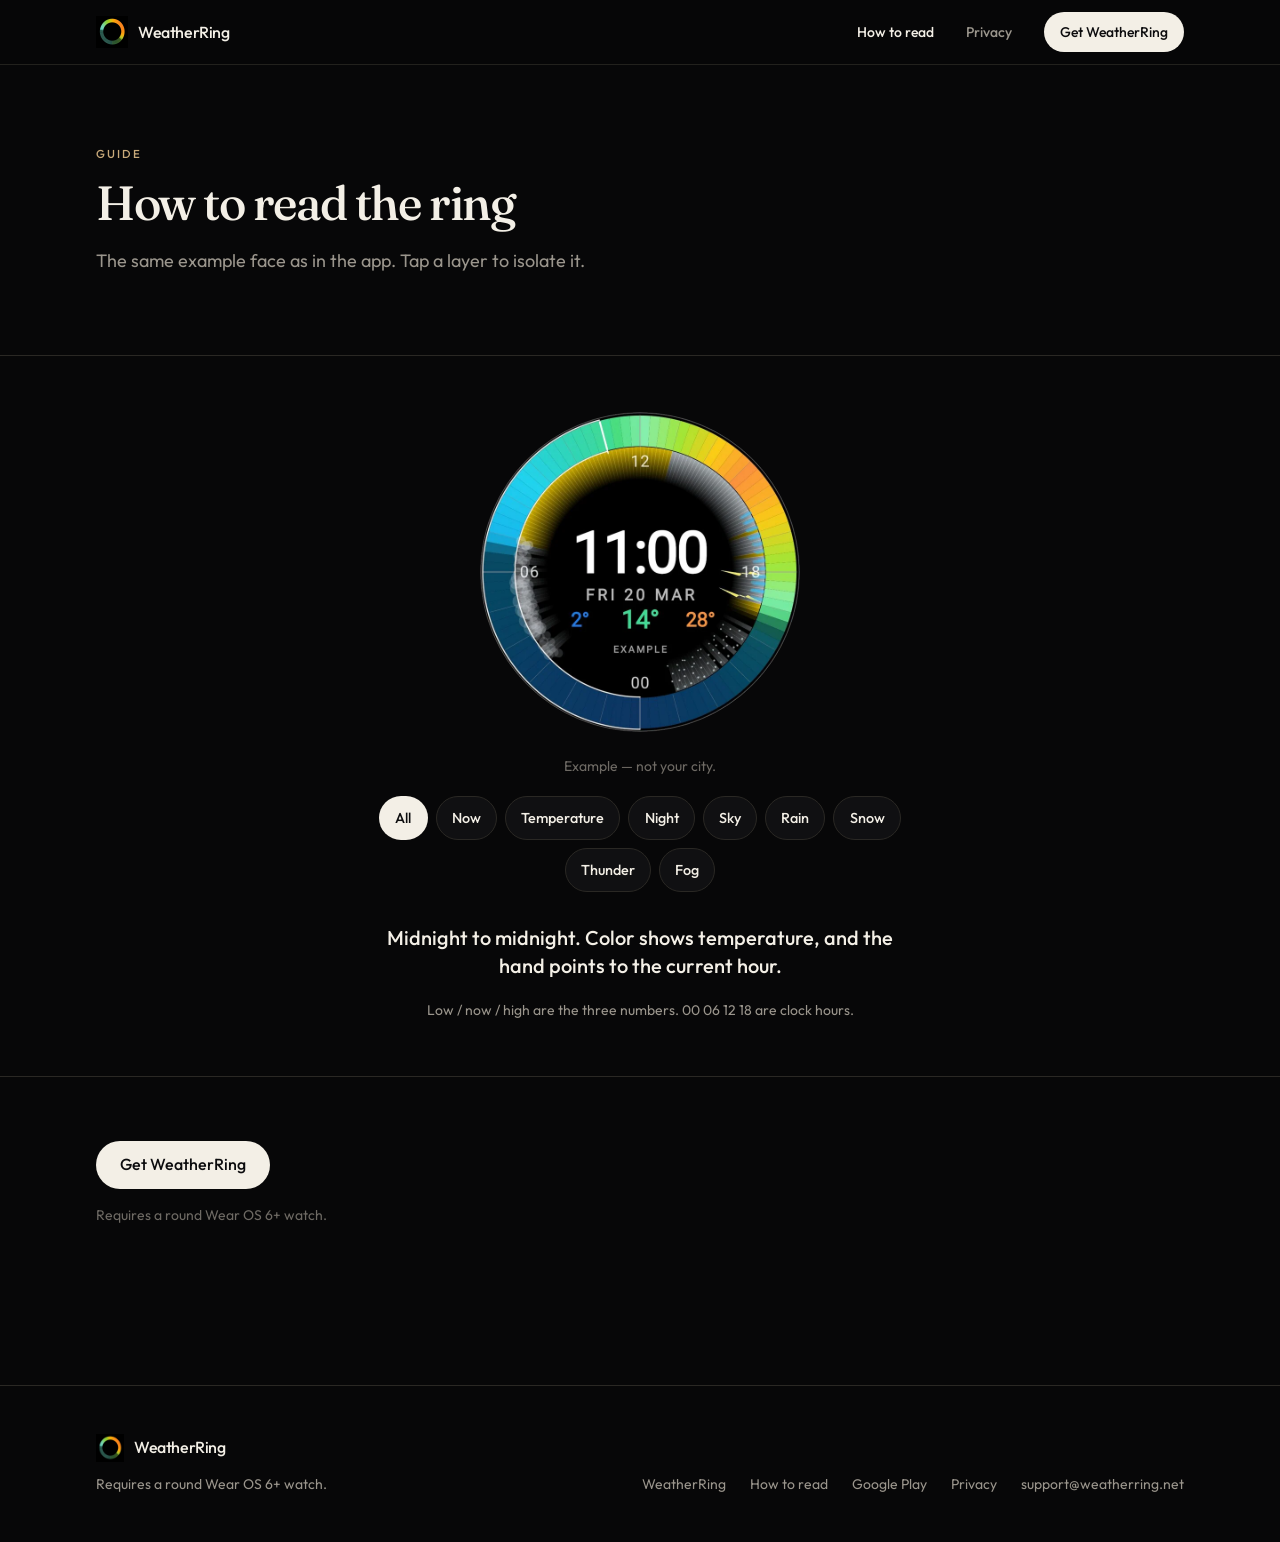
==== commit 99013407: "Fix compatibility: watch face needs Wear OS 6+ The watch face installs through Watch Face Push, whic" ====
--- a/how-to-read/index.html
+++ b/how-to-read/index.html
@@ -26,7 +26,7 @@
   <link rel="icon" type="image/png" sizes="32x32" href="../favicon-32.png">
   <link rel="apple-touch-icon" href="../apple-touch-icon.png">
 <script type="application/ld+json">{"@context": "https://schema.org", "@type": "HowTo", "name": "How to read the WeatherRing", "description": "Midnight to midnight. Color shows temperature, and the hand points to the current hour.", "step": [{"@type": "HowToStep", "position": 1, "name": "All", "text": "Midnight to midnight. Color shows temperature, and the hand points to the current hour.", "url": "https://weatherring.net/how-to-read/#all", "image": "https://weatherring.net/images/read-all.jpg"}, {"@type": "HowToStep", "position": 2, "name": "Now", "text": "From midnight to the hand is time that has already passed today. The inner and outer lines point to the same mark.", "url": "https://weatherring.net/how-to-read/#now", "image": "https://weatherring.net/images/read-now.jpg"}, {"@type": "HowToStep", "position": 3, "name": "Temperature", "text": "Cooler hours lean blue and violet, while warmer hours shift toward orange and red.", "url": "https://weatherring.net/how-to-read/#temperature", "image": "https://weatherring.net/images/read-temperature.jpg"}, {"@type": "HowToStep", "position": 4, "name": "Night", "text": "The darker arc marks night. It disappears at sunrise and returns at sunset.", "url": "https://weatherring.net/how-to-read/#night", "image": "https://weatherring.net/images/read-night.jpg"}, {"@type": "HowToStep", "position": 5, "name": "Sky", "text": "Inner glow shows sky clarity—yellow means clear skies, while white or gray indicates clouds.", "url": "https://weatherring.net/how-to-read/#sky", "image": "https://weatherring.net/images/read-sky.jpg"}, {"@type": "HowToStep", "position": 6, "name": "Rain", "text": "Streaks appear on the hour—longer streaks mean heavier rain, while gaps mean patchy showers.", "url": "https://weatherring.net/how-to-read/#rain", "image": "https://weatherring.net/images/read-rain.jpg"}, {"@type": "HowToStep", "position": 7, "name": "Snow", "text": "Soft white ticks represent snow or ice instead of rain.", "url": "https://weatherring.net/how-to-read/#snow", "image": "https://weatherring.net/images/read-snow.jpg"}, {"@type": "HowToStep", "position": 8, "name": "Thunder", "text": "Lightning bolts appear whenever thunder is forecast, even if rain is light.", "url": "https://weatherring.net/how-to-read/#thunder", "image": "https://weatherring.net/images/read-thunder.jpg"}, {"@type": "HowToStep", "position": 9, "name": "Fog", "text": "A milky inner band indicates fog or dense mist—a thicker band means heavier fog.", "url": "https://weatherring.net/how-to-read/#fog", "image": "https://weatherring.net/images/read-fog.jpg"}]}</script>
-<script type="application/ld+json">{"@context": "https://schema.org", "@type": "SoftwareApplication", "name": "WeatherRing", "applicationCategory": "LifestyleApplication", "operatingSystem": "Android, Wear OS", "description": "A 24-hour forecast ring built for round Wear OS watches. Customize the face and Always-On Display right from your phone. Location access is optional.", "url": "https://weatherring.net", "image": "https://weatherring.net/og.jpg", "screenshot": "https://weatherring.net/images/read-all.jpg", "downloadUrl": "https://play.google.com/store/apps/details?id=com.climatedayring.phone", "installUrl": "https://play.google.com/store/apps/details?id=com.climatedayring.phone", "offers": {"@type": "Offer", "availability": "https://schema.org/InStock", "url": "https://play.google.com/store/apps/details?id=com.climatedayring.phone", "price": "1.99", "priceCurrency": "EUR"}, "author": {"@type": "Organization", "name": "WeatherRing", "email": "support@weatherring.net", "url": "https://weatherring.net"}}</script>
+<script type="application/ld+json">{"@context": "https://schema.org", "@type": "SoftwareApplication", "name": "WeatherRing", "applicationCategory": "LifestyleApplication", "operatingSystem": "Android, Wear OS 6 or newer", "softwareRequirements": "Wear OS 6 or newer on a watch with a round display. Android phone for the companion app.", "description": "A 24-hour forecast ring built for round Wear OS 6+ watches. Customize the face and Always-On Display right from your phone. Location access is optional.", "url": "https://weatherring.net", "image": "https://weatherring.net/og.jpg", "screenshot": "https://weatherring.net/images/read-all.jpg", "downloadUrl": "https://play.google.com/store/apps/details?id=com.climatedayring.phone", "installUrl": "https://play.google.com/store/apps/details?id=com.climatedayring.phone", "offers": {"@type": "Offer", "availability": "https://schema.org/InStock", "url": "https://play.google.com/store/apps/details?id=com.climatedayring.phone", "price": "1.99", "priceCurrency": "EUR"}, "author": {"@type": "Organization", "name": "WeatherRing", "email": "support@weatherring.net", "url": "https://weatherring.net"}}</script>
 </head>
 <body class="bg-bg text-fg">
   <a href="#content" class="sr-only focus:not-sr-only focus:absolute focus:left-4 focus:top-4 focus:z-50 focus:rounded-full focus:bg-cream focus:px-4 focus:py-2 focus:text-ink">Skip to content</a>
@@ -39,7 +39,7 @@
       <nav class="hidden items-center gap-8 md:flex" aria-label="Primary">
         <a href="/how-to-read/" class="text-sm font-medium text-fg no-underline transition-colors duration-150 hover:text-fg">How to read</a>
         <a href="/privacy/" class="text-sm font-medium text-muted no-underline transition-colors duration-150 hover:text-fg">Privacy</a>
-        <a href="/#get" class="inline-flex h-10 items-center rounded-full bg-cream px-4 text-sm font-medium text-ink no-underline transition-transform duration-150 ease-out active:scale-[0.96]">Get WeatherRing</a>
+        <a href="https://play.google.com/store/apps/details?id=com.climatedayring.phone" class="inline-flex h-10 items-center rounded-full bg-cream px-4 text-sm font-medium text-ink no-underline transition-transform duration-150 ease-out active:scale-[0.96]">Get WeatherRing</a>
       </nav>
       <button type="button" class="relative size-11 md:hidden" data-nav-toggle aria-expanded="false" aria-controls="mobile-nav" aria-label="Open menu">
         <span class="absolute left-2.5 right-2.5 top-[18px] h-px bg-fg" data-bar="1"></span>
@@ -50,7 +50,7 @@
       <div class="flex flex-col gap-1">
         <a href="/how-to-read/" class="flex min-h-11 items-center text-base text-fg no-underline">How to read</a>
         <a href="/privacy/" class="flex min-h-11 items-center text-base text-fg no-underline">Privacy</a>
-        <a href="/#get" class="mt-2 inline-flex h-12 items-center justify-center rounded-full bg-cream font-medium text-ink no-underline">Get WeatherRing</a>
+        <a href="https://play.google.com/store/apps/details?id=com.climatedayring.phone" class="mt-2 inline-flex h-12 items-center justify-center rounded-full bg-cream font-medium text-ink no-underline">Get WeatherRing</a>
       </div>
     </nav>
   </header>
@@ -80,8 +80,8 @@
     </section>
     <section class="border-t border-border">
       <div class="mx-auto max-w-6xl px-5 py-16 sm:px-8">
-        <p class="mt-0"><a href="/#get" class="inline-flex h-12 items-center rounded-full bg-cream px-6 font-medium text-ink no-underline">Get WeatherRing</a></p>
-        <p class="mt-4 text-sm text-subtle">Requires a Wear OS watch with a round display.</p>
+        <p class="mt-0"><a href="https://play.google.com/store/apps/details?id=com.climatedayring.phone" class="inline-flex h-12 items-center rounded-full bg-cream px-6 font-medium text-ink no-underline">Get WeatherRing</a></p>
+        <p class="mt-4 text-sm text-subtle">Requires a round Wear OS 6+ watch.</p>
       </div>
     </section>
   </main>
@@ -92,7 +92,7 @@
           <img src="../icon.png" alt="" width="32" height="32" class="size-7" aria-hidden="true">
           <span class="font-medium tracking-tight">WeatherRing</span>
         </div>
-        <p class="mt-3 max-w-sm text-sm text-muted">Requires a Wear OS watch with a round display.</p>
+        <p class="mt-3 max-w-sm text-sm text-muted">Requires a round Wear OS 6+ watch.</p>
       </div>
       <nav class="flex flex-wrap gap-x-6 gap-y-3 text-sm text-muted" aria-label="Footer">
         <a href="/" class="hover:text-fg">WeatherRing</a>
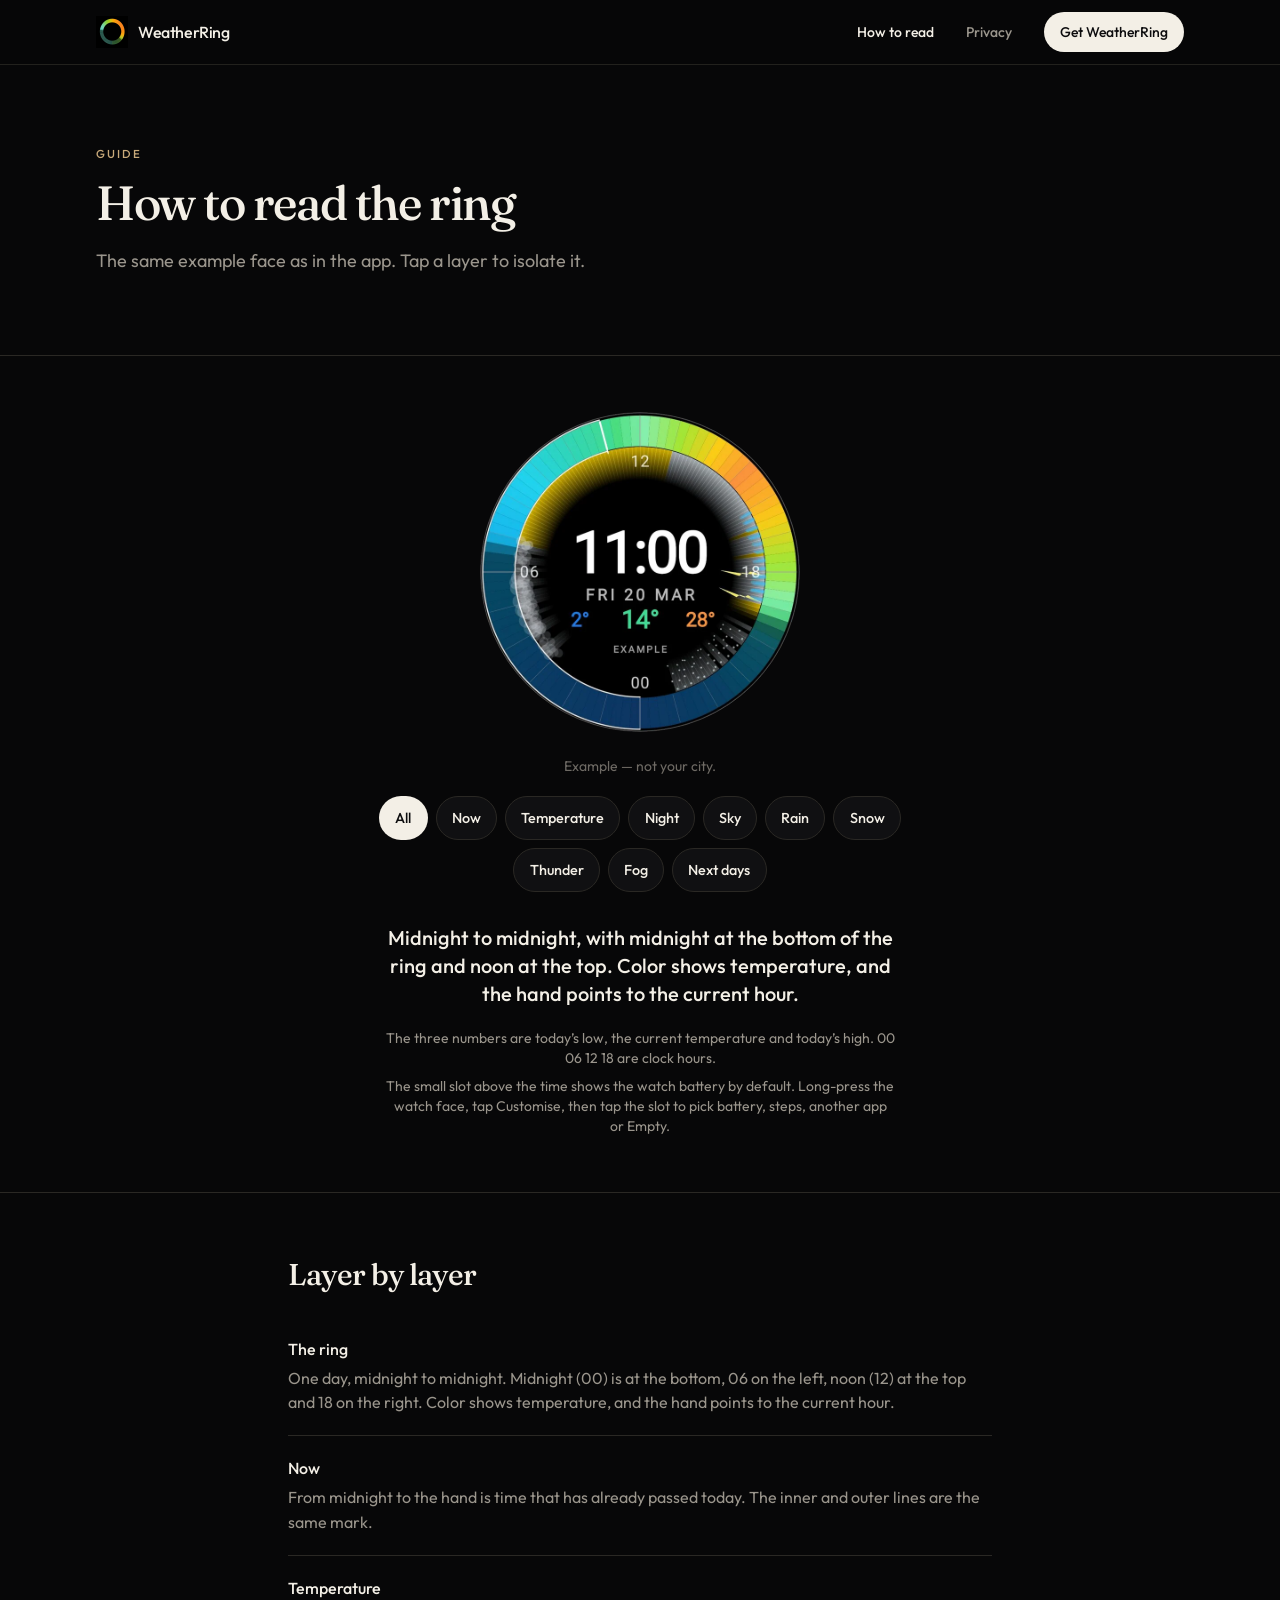
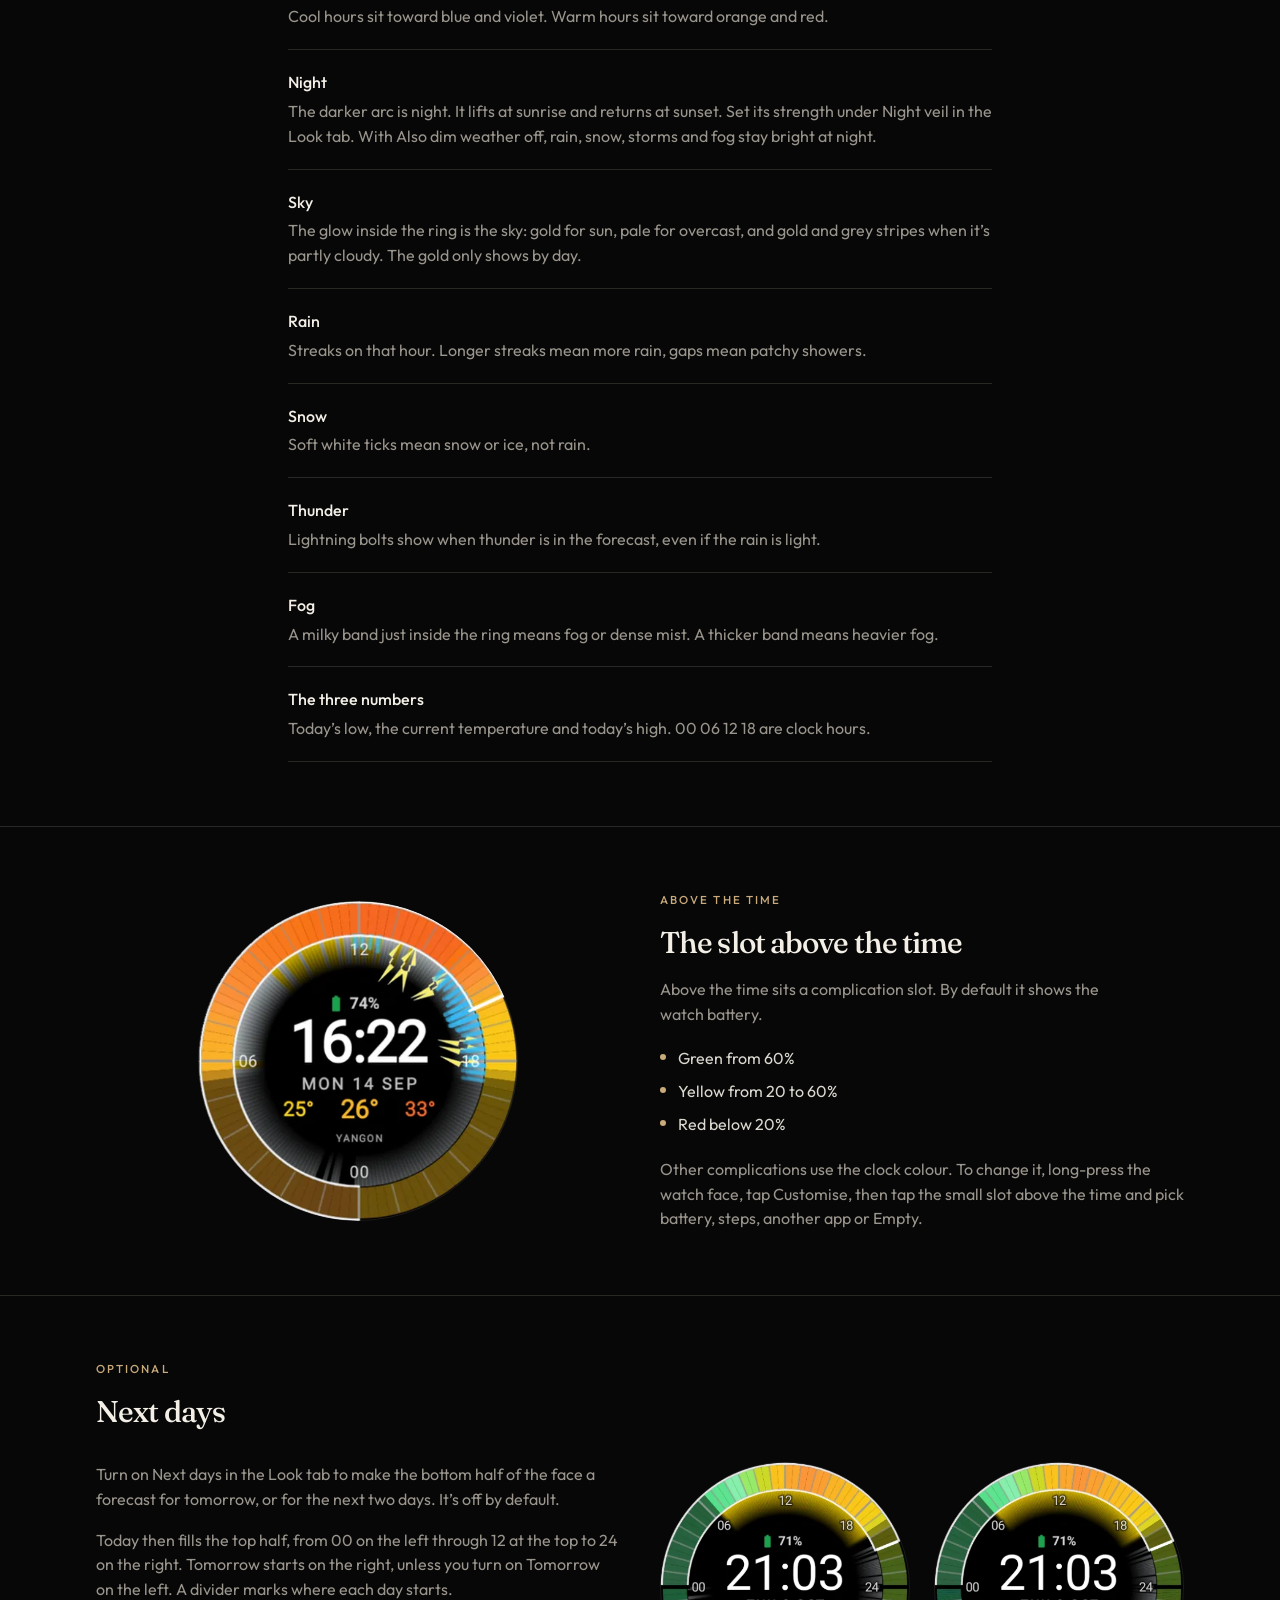
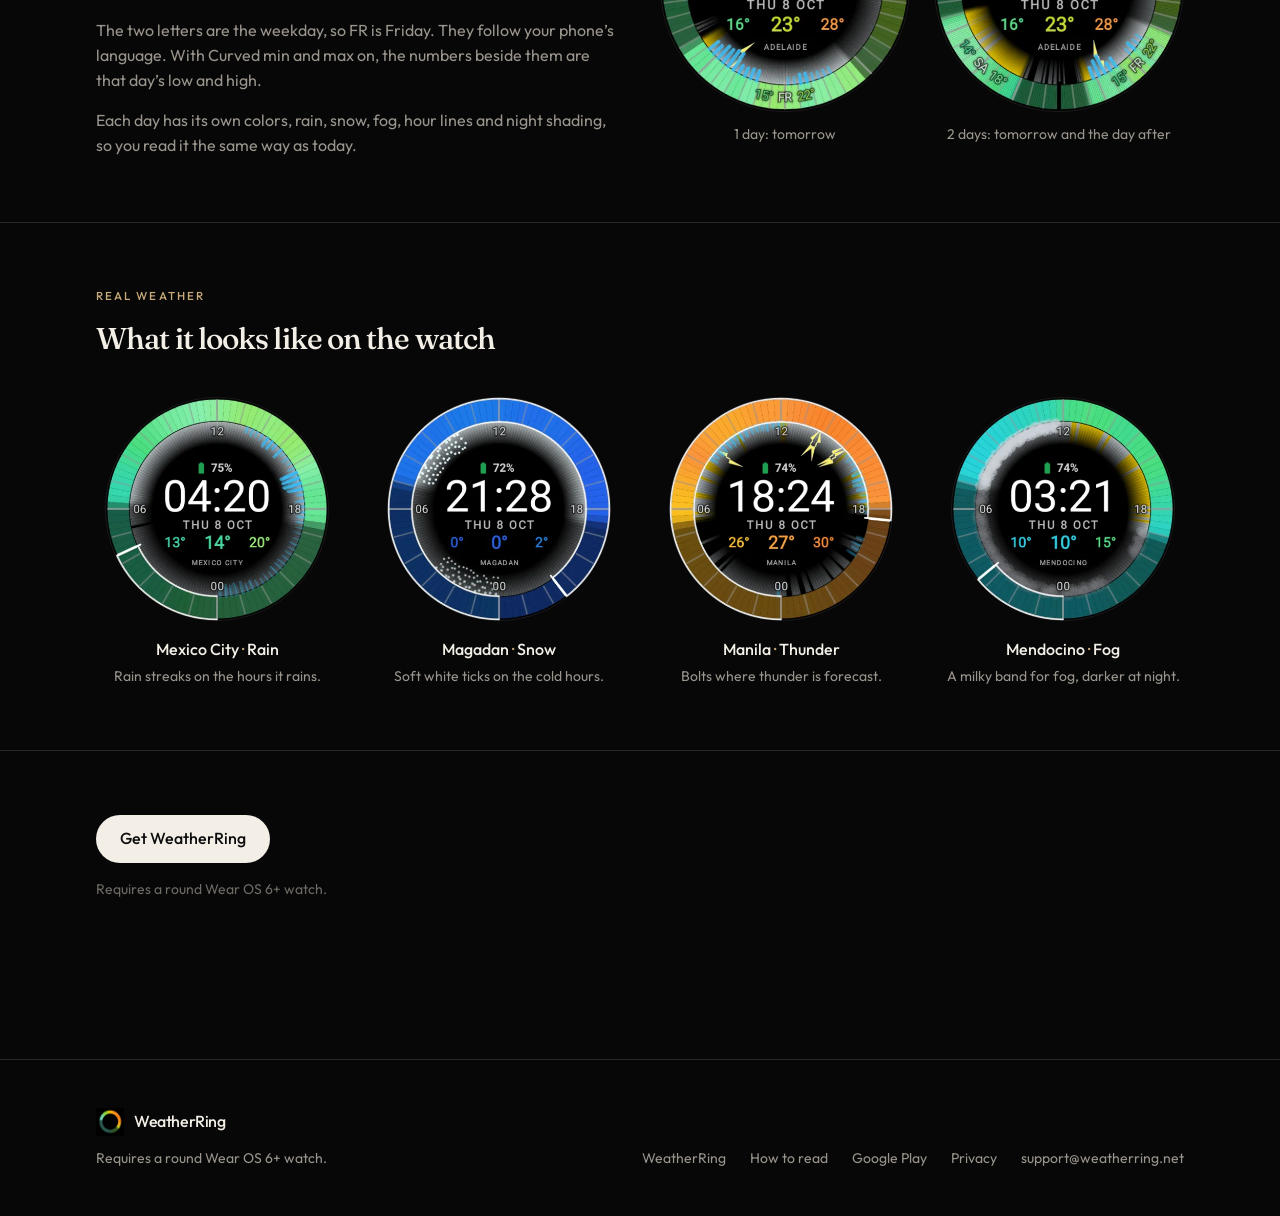
==== commit 09672753: "WeatherRing 1.1: new images and features Homepage - New "New in WeatherRing 1.1" section: Next days," ====
--- a/how-to-read/index.html
+++ b/how-to-read/index.html
@@ -4,19 +4,19 @@
   <meta charset="utf-8">
   <meta name="viewport" content="width=device-width, initial-scale=1">
   <title>How to read WeatherRing — 24-hour climate watch face</title>
-  <meta name="description" content="Midnight to midnight. Color shows temperature, and the hand points to the current hour. How to read night, sky, rain, snow, thunder, and fog on WeatherRing for Wear OS.">
+  <meta name="description" content="Midnight is at the bottom of the ring. Color shows temperature, and the hand points to the current hour. How to read night, sky glow, rain, snow, thunder, fog, the slot above the time and the optional Next days on WeatherRing for Wear OS.">
   <meta name="theme-color" content="#070708">
   <link rel="canonical" href="https://weatherring.net/how-to-read">
   <link rel="alternate" type="text/plain" href="https://weatherring.net/llms.txt" title="llms.txt">
   <meta property="og:title" content="How to read WeatherRing — 24-hour climate watch face">
-  <meta property="og:description" content="Midnight to midnight. Color shows temperature, and the hand points to the current hour. How to read night, sky, rain, snow, thunder, and fog on WeatherRing for Wear OS.">
+  <meta property="og:description" content="Midnight is at the bottom of the ring. Color shows temperature, and the hand points to the current hour. How to read night, sky glow, rain, snow, thunder, fog, the slot above the time and the optional Next days on WeatherRing for Wear OS.">
   <meta property="og:url" content="https://weatherring.net/how-to-read">
   <meta property="og:image" content="https://weatherring.net/images/read-all.jpg">
   <meta property="og:type" content="website">
   <meta property="og:site_name" content="WeatherRing">
   <meta name="twitter:card" content="summary_large_image">
   <meta name="twitter:title" content="How to read WeatherRing — 24-hour climate watch face">
-  <meta name="twitter:description" content="Midnight to midnight. Color shows temperature, and the hand points to the current hour. How to read night, sky, rain, snow, thunder, and fog on WeatherRing for Wear OS.">
+  <meta name="twitter:description" content="Midnight is at the bottom of the ring. Color shows temperature, and the hand points to the current hour. How to read night, sky glow, rain, snow, thunder, fog, the slot above the time and the optional Next days on WeatherRing for Wear OS.">
   <meta name="twitter:image" content="https://weatherring.net/images/read-all.jpg">
   <link rel="preconnect" href="https://fonts.googleapis.com">
   <link rel="preconnect" href="https://fonts.gstatic.com" crossorigin>
@@ -25,8 +25,8 @@
   <link rel="icon" type="image/svg+xml" href="../favicon.svg">
   <link rel="icon" type="image/png" sizes="32x32" href="../favicon-32.png">
   <link rel="apple-touch-icon" href="../apple-touch-icon.png">
-<script type="application/ld+json">{"@context": "https://schema.org", "@type": "HowTo", "name": "How to read the WeatherRing", "description": "Midnight to midnight. Color shows temperature, and the hand points to the current hour.", "step": [{"@type": "HowToStep", "position": 1, "name": "All", "text": "Midnight to midnight. Color shows temperature, and the hand points to the current hour.", "url": "https://weatherring.net/how-to-read/#all", "image": "https://weatherring.net/images/read-all.jpg"}, {"@type": "HowToStep", "position": 2, "name": "Now", "text": "From midnight to the hand is time that has already passed today. The inner and outer lines point to the same mark.", "url": "https://weatherring.net/how-to-read/#now", "image": "https://weatherring.net/images/read-now.jpg"}, {"@type": "HowToStep", "position": 3, "name": "Temperature", "text": "Cooler hours lean blue and violet, while warmer hours shift toward orange and red.", "url": "https://weatherring.net/how-to-read/#temperature", "image": "https://weatherring.net/images/read-temperature.jpg"}, {"@type": "HowToStep", "position": 4, "name": "Night", "text": "The darker arc marks night. It disappears at sunrise and returns at sunset.", "url": "https://weatherring.net/how-to-read/#night", "image": "https://weatherring.net/images/read-night.jpg"}, {"@type": "HowToStep", "position": 5, "name": "Sky", "text": "Inner glow shows sky clarity—yellow means clear skies, while white or gray indicates clouds.", "url": "https://weatherring.net/how-to-read/#sky", "image": "https://weatherring.net/images/read-sky.jpg"}, {"@type": "HowToStep", "position": 6, "name": "Rain", "text": "Streaks appear on the hour—longer streaks mean heavier rain, while gaps mean patchy showers.", "url": "https://weatherring.net/how-to-read/#rain", "image": "https://weatherring.net/images/read-rain.jpg"}, {"@type": "HowToStep", "position": 7, "name": "Snow", "text": "Soft white ticks represent snow or ice instead of rain.", "url": "https://weatherring.net/how-to-read/#snow", "image": "https://weatherring.net/images/read-snow.jpg"}, {"@type": "HowToStep", "position": 8, "name": "Thunder", "text": "Lightning bolts appear whenever thunder is forecast, even if rain is light.", "url": "https://weatherring.net/how-to-read/#thunder", "image": "https://weatherring.net/images/read-thunder.jpg"}, {"@type": "HowToStep", "position": 9, "name": "Fog", "text": "A milky inner band indicates fog or dense mist—a thicker band means heavier fog.", "url": "https://weatherring.net/how-to-read/#fog", "image": "https://weatherring.net/images/read-fog.jpg"}]}</script>
-<script type="application/ld+json">{"@context": "https://schema.org", "@type": "SoftwareApplication", "name": "WeatherRing", "applicationCategory": "LifestyleApplication", "operatingSystem": "Android, Wear OS 6 or newer", "softwareRequirements": "Wear OS 6 or newer on a watch with a round display. Android phone for the companion app.", "description": "A 24-hour forecast ring built for round Wear OS 6+ watches. Customize the face and Always-On Display right from your phone. Location access is optional.", "url": "https://weatherring.net", "image": "https://weatherring.net/og.jpg", "screenshot": "https://weatherring.net/images/read-all.jpg", "downloadUrl": "https://play.google.com/store/apps/details?id=com.climatedayring.phone", "installUrl": "https://play.google.com/store/apps/details?id=com.climatedayring.phone", "offers": {"@type": "Offer", "availability": "https://schema.org/InStock", "url": "https://play.google.com/store/apps/details?id=com.climatedayring.phone", "price": "1.99", "priceCurrency": "EUR"}, "author": {"@type": "Organization", "name": "WeatherRing", "email": "support@weatherring.net", "url": "https://weatherring.net"}}</script>
+<script type="application/ld+json">{"@context": "https://schema.org", "@type": "HowTo", "name": "How to read the WeatherRing", "description": "Midnight is at the bottom of the ring. Color shows temperature, and the hand points to the current hour.", "step": [{"@type": "HowToStep", "position": 1, "name": "All", "text": "Midnight to midnight, with midnight at the bottom of the ring and noon at the top. Color shows temperature, and the hand points to the current hour.", "url": "https://weatherring.net/how-to-read/#all", "image": "https://weatherring.net/images/read-all.jpg"}, {"@type": "HowToStep", "position": 2, "name": "Now", "text": "From midnight to the hand is time that has already passed today. The inner and outer lines are the same mark.", "url": "https://weatherring.net/how-to-read/#now", "image": "https://weatherring.net/images/read-now.jpg"}, {"@type": "HowToStep", "position": 3, "name": "Temperature", "text": "Cool hours sit toward blue and violet. Warm hours sit toward orange and red.", "url": "https://weatherring.net/how-to-read/#temperature", "image": "https://weatherring.net/images/read-temperature.jpg"}, {"@type": "HowToStep", "position": 4, "name": "Night", "text": "The darker arc is night. It lifts at sunrise and returns at sunset.", "url": "https://weatherring.net/how-to-read/#night", "image": "https://weatherring.net/images/read-night.jpg"}, {"@type": "HowToStep", "position": 5, "name": "Sky", "text": "The glow inside the ring is the sky: gold for sun, pale for overcast.", "url": "https://weatherring.net/how-to-read/#sky", "image": "https://weatherring.net/images/read-sky.jpg"}, {"@type": "HowToStep", "position": 6, "name": "Rain", "text": "Streaks on that hour. Longer streaks mean more rain, gaps mean patchy showers.", "url": "https://weatherring.net/how-to-read/#rain", "image": "https://weatherring.net/images/read-rain.jpg"}, {"@type": "HowToStep", "position": 7, "name": "Snow", "text": "Soft white ticks mean snow or ice, not rain.", "url": "https://weatherring.net/how-to-read/#snow", "image": "https://weatherring.net/images/read-snow.jpg"}, {"@type": "HowToStep", "position": 8, "name": "Thunder", "text": "Lightning bolts show when thunder is in the forecast, even if the rain is light.", "url": "https://weatherring.net/how-to-read/#thunder", "image": "https://weatherring.net/images/read-thunder.jpg"}, {"@type": "HowToStep", "position": 9, "name": "Fog", "text": "A milky band just inside the ring means fog or dense mist. A thicker band means heavier fog.", "url": "https://weatherring.net/how-to-read/#fog", "image": "https://weatherring.net/images/read-fog.jpg"}, {"@type": "HowToStep", "position": 10, "name": "Next days (optional)", "text": "With Next days on, today fills the top half of the ring and the bottom half shows tomorrow or the next two days. Two letters mark each weekday, with that day's low and high beside them.", "url": "https://weatherring.net/how-to-read/#nextdays", "image": "https://weatherring.net/images/read-nextdays.jpg"}, {"@type": "HowToStep", "position": 11, "name": "Slot above the time", "text": "The complication slot above the time shows the watch battery by default: green from 60%, yellow from 20 to 60%, red below 20%. Long-press the face, tap Customise and tap the slot to change it.", "url": "https://weatherring.net/how-to-read/#slot", "image": "https://weatherring.net/images/face-yangon-438.png"}]}</script>
+<script type="application/ld+json">{"@context": "https://schema.org", "@type": "SoftwareApplication", "name": "WeatherRing", "applicationCategory": "LifestyleApplication", "operatingSystem": "Android, Wear OS 6 or newer", "softwareVersion": "1.1", "softwareRequirements": "Requires Wear OS 6 or newer. Not compatible with Wear OS 5 or older. The watch needs a round display. Android phone for the companion app.", "description": "A 24-hour forecast ring for round Wear OS 6+ watches. Customize the face and Always-On Display from your phone. Version 1.1 adds an optional look at the next days, a complication slot above the time with the watch battery by default, and refresh every 1, 2, 3 or 6 hours. Location access is optional.", "featureList": ["24-hour forecast ring, midnight to midnight", "Optional Next days: tomorrow or the next 2 days in the bottom half of the ring", "Complication slot above the time, watch battery by default", "Refresh every 1, 2, 3 or 6 hours", "Date and weekday letters follow the phone's language", "Rain, snow, thunder and fog on the ring", "Night veil and sky glow", "°C or °F", "Customize the face and always-on from the phone"], "url": "https://weatherring.net", "image": "https://weatherring.net/og.jpg", "screenshot": ["https://weatherring.net/images/ws-yangon-1080.jpg", "https://weatherring.net/images/ws-nextdays-720.jpg", "https://weatherring.net/images/face-yangon-438.png", "https://weatherring.net/images/phone-look-11.jpg"], "downloadUrl": "https://play.google.com/store/apps/details?id=com.climatedayring.phone", "installUrl": "https://play.google.com/store/apps/details?id=com.climatedayring.phone", "offers": {"@type": "Offer", "availability": "https://schema.org/InStock", "url": "https://play.google.com/store/apps/details?id=com.climatedayring.phone", "price": "1.99", "priceCurrency": "EUR"}, "author": {"@type": "Organization", "name": "WeatherRing", "email": "support@weatherring.net", "url": "https://weatherring.net"}}</script>
 </head>
 <body class="bg-bg text-fg">
   <a href="#content" class="sr-only focus:not-sr-only focus:absolute focus:left-4 focus:top-4 focus:z-50 focus:rounded-full focus:bg-cream focus:px-4 focus:py-2 focus:text-ink">Skip to content</a>
@@ -64,19 +64,103 @@
       </div>
     </header>
     <section class="mx-auto max-w-6xl px-5 py-14 sm:px-8">
-      
         <div class="mx-auto max-w-xl">
           <img data-layer-face src="../images/read-all.jpg" alt="Example WeatherRing face with every layer on, 11:00 on Friday 20 March" width="720" height="720" class="face-disc mx-auto w-64 sm:w-72 lg:w-80">
           <p class="mt-6 text-center text-sm text-subtle">Example — not your city.</p>
           <div class="mt-5 flex flex-wrap justify-center gap-2" role="group" aria-label="Ring layers">
-            <button type="button" class="layer-chip" data-layer="all" id="all" aria-pressed="true">All</button><button type="button" class="layer-chip" data-layer="now" id="now" aria-pressed="false">Now</button><button type="button" class="layer-chip" data-layer="temperature" id="temperature" aria-pressed="false">Temperature</button><button type="button" class="layer-chip" data-layer="night" id="night" aria-pressed="false">Night</button><button type="button" class="layer-chip" data-layer="sky" id="sky" aria-pressed="false">Sky</button><button type="button" class="layer-chip" data-layer="rain" id="rain" aria-pressed="false">Rain</button><button type="button" class="layer-chip" data-layer="snow" id="snow" aria-pressed="false">Snow</button><button type="button" class="layer-chip" data-layer="thunder" id="thunder" aria-pressed="false">Thunder</button><button type="button" class="layer-chip" data-layer="fog" id="fog" aria-pressed="false">Fog</button>
+            <button type="button" class="layer-chip" data-layer="all" id="all" aria-pressed="true">All</button><button type="button" class="layer-chip" data-layer="now" id="now" aria-pressed="false">Now</button><button type="button" class="layer-chip" data-layer="temperature" id="temperature" aria-pressed="false">Temperature</button><button type="button" class="layer-chip" data-layer="night" id="night" aria-pressed="false">Night</button><button type="button" class="layer-chip" data-layer="sky" id="sky" aria-pressed="false">Sky</button><button type="button" class="layer-chip" data-layer="rain" id="rain" aria-pressed="false">Rain</button><button type="button" class="layer-chip" data-layer="snow" id="snow" aria-pressed="false">Snow</button><button type="button" class="layer-chip" data-layer="thunder" id="thunder" aria-pressed="false">Thunder</button><button type="button" class="layer-chip" data-layer="fog" id="fog" aria-pressed="false">Fog</button><button type="button" class="layer-chip" data-layer="nextdays" id="nextdays" aria-pressed="false">Next days</button>
           </div>
           <div class="mt-8 text-center" aria-live="polite">
-            <p class="mx-auto max-w-lg text-lg font-medium text-fg sm:text-xl" data-layer-caption>Midnight to midnight. Color shows temperature, and the hand points to the current hour.</p>
-            <p class="mx-auto mt-5 max-w-lg text-sm text-muted">Low / now / high are the three numbers. 00 06 12 18 are clock hours.</p>
+            <p class="mx-auto max-w-lg text-lg font-medium text-fg sm:text-xl" data-layer-caption>Midnight to midnight, with midnight at the bottom of the ring and noon at the top. Color shows temperature, and the hand points to the current hour.</p>
+            <p class="mx-auto mt-5 max-w-lg text-sm text-muted">The three numbers are today’s low, the current temperature and today’s high. 00 06 12 18 are clock hours.</p>
+            <p class="mx-auto mt-2 max-w-lg text-sm text-muted">The small slot above the time shows the watch battery by default. Long-press the watch face, tap Customise, then tap the slot to pick battery, steps, another app or Empty.</p>
           </div>
         </div>
+    </section>
 
+    <section class="border-t border-border">
+      <div class="mx-auto max-w-3xl px-5 py-16 sm:px-8">
+        <h2 class="font-display text-3xl text-fg">Layer by layer</h2>
+        <dl class="mt-6">
+          <div class="read-row"><dt class="font-medium text-fg">The ring</dt><dd class="mt-1 text-muted">One day, midnight to midnight. Midnight (00) is at the bottom, 06 on the left, noon (12) at the top and 18 on the right. Color shows temperature, and the hand points to the current hour.</dd></div>
+          <div class="read-row"><dt class="font-medium text-fg">Now</dt><dd class="mt-1 text-muted">From midnight to the hand is time that has already passed today. The inner and outer lines are the same mark.</dd></div>
+          <div class="read-row"><dt class="font-medium text-fg">Temperature</dt><dd class="mt-1 text-muted">Cool hours sit toward blue and violet. Warm hours sit toward orange and red.</dd></div>
+          <div class="read-row"><dt class="font-medium text-fg">Night</dt><dd class="mt-1 text-muted">The darker arc is night. It lifts at sunrise and returns at sunset. Set its strength under Night veil in the Look tab. With Also dim weather off, rain, snow, storms and fog stay bright at night.</dd></div>
+          <div class="read-row"><dt class="font-medium text-fg">Sky</dt><dd class="mt-1 text-muted">The glow inside the ring is the sky: gold for sun, pale for overcast, and gold and grey stripes when it’s partly cloudy. The gold only shows by day.</dd></div>
+          <div class="read-row"><dt class="font-medium text-fg">Rain</dt><dd class="mt-1 text-muted">Streaks on that hour. Longer streaks mean more rain, gaps mean patchy showers.</dd></div>
+          <div class="read-row"><dt class="font-medium text-fg">Snow</dt><dd class="mt-1 text-muted">Soft white ticks mean snow or ice, not rain.</dd></div>
+          <div class="read-row"><dt class="font-medium text-fg">Thunder</dt><dd class="mt-1 text-muted">Lightning bolts show when thunder is in the forecast, even if the rain is light.</dd></div>
+          <div class="read-row"><dt class="font-medium text-fg">Fog</dt><dd class="mt-1 text-muted">A milky band just inside the ring means fog or dense mist. A thicker band means heavier fog.</dd></div>
+          <div class="read-row"><dt class="font-medium text-fg">The three numbers</dt><dd class="mt-1 text-muted">Today’s low, the current temperature and today’s high. 00 06 12 18 are clock hours.</dd></div>
+        </dl>
+      </div>
+    </section>
+
+    <section id="slot" class="scroll-mt-24 border-t border-border">
+      <div class="mx-auto grid max-w-6xl items-center gap-10 px-5 py-16 sm:px-8 md:grid-cols-2">
+        <picture><source type="image/webp" srcset="../images/face-yangon-438.webp"><img src="../images/face-yangon-438.png" alt="WeatherRing face in Yangon with a green battery icon at 74% above the time" width="438" height="438" class="face-disc face-slot mx-auto w-full" loading="lazy" decoding="async"></picture>
+        <div>
+          <p class="kicker">Above the time</p>
+          <h2 class="mt-4 font-display text-3xl text-fg">The slot above the time</h2>
+          <p class="mt-4 text-muted">Above the time sits a complication slot. By default it shows the watch battery.</p>
+          <ul class="mt-5 space-y-2 text-fg/90">
+            <li class="flex gap-3"><span class="mt-2 size-1.5 shrink-0 rounded-full bg-gold"></span><span>Green from 60%</span></li>
+            <li class="flex gap-3"><span class="mt-2 size-1.5 shrink-0 rounded-full bg-gold"></span><span>Yellow from 20 to 60%</span></li>
+            <li class="flex gap-3"><span class="mt-2 size-1.5 shrink-0 rounded-full bg-gold"></span><span>Red below 20%</span></li>
+          </ul>
+          <p class="mt-5 text-muted">Other complications use the clock colour. To change it, long-press the watch face, tap Customise, then tap the small slot above the time and pick battery, steps, another app or Empty.</p>
+        </div>
+      </div>
+    </section>
+
+    <section id="next-days" class="scroll-mt-24 border-t border-border">
+      <div class="mx-auto max-w-6xl px-5 py-16 sm:px-8">
+        <p class="kicker">Optional</p>
+        <h2 class="mt-4 max-w-2xl font-display text-3xl text-fg">Next days</h2>
+        <div class="mt-8 grid items-start gap-10 md:grid-cols-2">
+          <div class="prose-stack text-muted">
+            <p>Turn on Next days in the Look tab to make the bottom half of the face a forecast for tomorrow, or for the next two days. It’s off by default.</p>
+            <p>Today then fills the top half, from 00 on the left through 12 at the top to 24 on the right. Tomorrow starts on the right, unless you turn on Tomorrow on the left. A divider marks where each day starts.</p>
+            <p>The two letters are the weekday, so FR is Friday. They follow your phone’s language. With Curved min and max on, the numbers beside them are that day’s low and high.</p>
+            <p>Each day has its own colors, rain, snow, fog, hour lines and night shading, so you read it the same way as today.</p>
+          </div>
+          <div class="two-up">
+            <figure>
+              <picture><source type="image/webp" srcset="../images/face-adelaide-1day-438.webp"><img src="../images/face-adelaide-1day-438.png" alt="WeatherRing in Adelaide with Next days set to 1 day: Friday in the bottom half, low 15°, high 22°" width="438" height="438" class="face-disc w-full" loading="lazy" decoding="async"></picture>
+              <figcaption class="mt-3 text-center text-sm text-muted">1 day: tomorrow</figcaption>
+            </figure>
+            <figure>
+              <picture><source type="image/webp" srcset="../images/face-adelaide-2days-438.webp"><img src="../images/face-adelaide-2days-438.png" alt="WeatherRing in Adelaide with Next days set to 2 days: Friday on the right and Saturday on the left, each with its low and high" width="438" height="438" class="face-disc w-full" loading="lazy" decoding="async"></picture>
+              <figcaption class="mt-3 text-center text-sm text-muted">2 days: tomorrow and the day after</figcaption>
+            </figure>
+          </div>
+        </div>
+      </div>
+    </section>
+
+    <section class="border-t border-border">
+      <div class="mx-auto max-w-6xl px-5 py-16 sm:px-8">
+        <p class="kicker">Real weather</p>
+        <h2 class="mt-4 max-w-2xl font-display text-3xl text-fg">What it looks like on the watch</h2>
+        <div class="mt-10 grid gap-10 sm:grid-cols-2 examples-4">
+          <figure>
+            <picture><source type="image/webp" srcset="../images/face-mexicocity-438.webp"><img src="../images/face-mexicocity-438.png" alt="WeatherRing in Mexico City with rain streaks on the rim" width="438" height="438" class="face-disc face-example mx-auto w-full" loading="lazy" decoding="async"></picture>
+            <figcaption class="mt-4 text-center"><span class="font-medium text-fg">Mexico City<span class="text-gold"> · </span>Rain</span><span class="mt-1 block text-sm text-muted">Rain streaks on the hours it rains.</span></figcaption>
+          </figure>
+          <figure>
+            <picture><source type="image/webp" srcset="../images/face-magadan-438.webp"><img src="../images/face-magadan-438.png" alt="WeatherRing in Magadan with snow ticks on a cold blue rim" width="438" height="438" class="face-disc face-example mx-auto w-full" loading="lazy" decoding="async"></picture>
+            <figcaption class="mt-4 text-center"><span class="font-medium text-fg">Magadan<span class="text-gold"> · </span>Snow</span><span class="mt-1 block text-sm text-muted">Soft white ticks on the cold hours.</span></figcaption>
+          </figure>
+          <figure>
+            <picture><source type="image/webp" srcset="../images/face-manila-438.webp"><img src="../images/face-manila-438.png" alt="WeatherRing in Manila with lightning bolts and rain on the rim" width="438" height="438" class="face-disc face-example mx-auto w-full" loading="lazy" decoding="async"></picture>
+            <figcaption class="mt-4 text-center"><span class="font-medium text-fg">Manila<span class="text-gold"> · </span>Thunder</span><span class="mt-1 block text-sm text-muted">Bolts where thunder is forecast.</span></figcaption>
+          </figure>
+          <figure>
+            <picture><source type="image/webp" srcset="../images/face-mendocino-438.webp"><img src="../images/face-mendocino-438.png" alt="WeatherRing in Mendocino with a milky fog band and night shading" width="438" height="438" class="face-disc face-example mx-auto w-full" loading="lazy" decoding="async"></picture>
+            <figcaption class="mt-4 text-center"><span class="font-medium text-fg">Mendocino<span class="text-gold"> · </span>Fog</span><span class="mt-1 block text-sm text-muted">A milky band for fog, darker at night.</span></figcaption>
+          </figure>
+        </div>
+      </div>
     </section>
     <section class="border-t border-border">
       <div class="mx-auto max-w-6xl px-5 py-16 sm:px-8">
--- a/css/site.css
+++ b/css/site.css
@@ -2,3 +2,5 @@
 @layer properties{@supports (((-webkit-hyphens:none)) and (not (margin-trim:inline))) or ((-moz-orient:inline) and (not (color:rgb(from red r g b)))){*,:before,:after,::backdrop{--tw-scale-x:1;--tw-scale-y:1;--tw-scale-z:1;--tw-rotate-x:initial;--tw-rotate-y:initial;--tw-rotate-z:initial;--tw-skew-x:initial;--tw-skew-y:initial;--tw-space-y-reverse:0;--tw-border-style:solid;--tw-leading:initial;--tw-font-weight:initial;--tw-tracking:initial;--tw-ordinal:initial;--tw-slashed-zero:initial;--tw-numeric-figure:initial;--tw-numeric-spacing:initial;--tw-numeric-fraction:initial;--tw-shadow:0 0 #0000;--tw-shadow-color:initial;--tw-shadow-alpha:100%;--tw-inset-shadow:0 0 #0000;--tw-inset-shadow-color:initial;--tw-inset-shadow-alpha:100%;--tw-ring-color:initial;--tw-ring-shadow:0 0 #0000;--tw-inset-ring-color:initial;--tw-inset-ring-shadow:0 0 #0000;--tw-ring-inset:initial;--tw-ring-offset-width:0px;--tw-ring-offset-color:#fff;--tw-ring-offset-shadow:0 0 #0000;--tw-outline-style:solid;--tw-blur:initial;--tw-brightness:initial;--tw-contrast:initial;--tw-grayscale:initial;--tw-hue-rotate:initial;--tw-invert:initial;--tw-opacity:initial;--tw-saturate:initial;--tw-sepia:initial;--tw-drop-shadow:initial;--tw-drop-shadow-color:initial;--tw-drop-shadow-alpha:100%;--tw-drop-shadow-size:initial;--tw-backdrop-blur:initial;--tw-backdrop-brightness:initial;--tw-backdrop-contrast:initial;--tw-backdrop-grayscale:initial;--tw-backdrop-hue-rotate:initial;--tw-backdrop-invert:initial;--tw-backdrop-opacity:initial;--tw-backdrop-saturate:initial;--tw-backdrop-sepia:initial;--tw-duration:initial;--tw-ease:initial;--tw-content:"";--tw-translate-x:0;--tw-translate-y:0;--tw-translate-z:0}}}@layer theme{:root,:host{--font-sans:"Outfit", ui-sans-serif, system-ui, sans-serif;--font-mono:ui-monospace, SFMono-Regular, Menlo, Monaco, Consolas, "Liberation Mono", "Courier New", monospace;--color-red-500:oklch(63.7% .237 25.331);--color-zinc-50:oklch(98.5% 0 none);--color-zinc-400:oklch(70.5% .015 286.067);--color-zinc-500:oklch(55.2% .016 285.938);--color-zinc-900:oklch(21% .006 285.885);--color-zinc-950:oklch(14.1% .005 285.823);--color-neutral-100:oklch(97% 0 none);--color-neutral-300:oklch(87% 0 none);--color-neutral-500:oklch(55.6% 0 none);--color-neutral-700:oklch(37.1% 0 none);--color-neutral-900:oklch(20.5% 0 none);--color-black:#000;--color-white:#fff;--spacing:.25rem;--container-sm:24rem;--container-md:28rem;--container-lg:32rem;--container-xl:36rem;--container-2xl:42rem;--container-3xl:48rem;--container-6xl:72rem;--text-xs:.75rem;--text-sm:.875rem;--text-sm--line-height:calc(1.25 / .875);--text-base:1rem;--text-base--line-height:calc(1.5 / 1);--text-lg:1.125rem;--text-lg--line-height:calc(1.75 / 1.125);--text-xl:1.25rem;--text-xl--line-height:calc(1.75 / 1.25);--text-2xl:1.5rem;--text-2xl--line-height:calc(2 / 1.5);--text-3xl:1.875rem;--text-3xl--line-height:calc(2.25 / 1.875);--text-4xl:2.25rem;--text-4xl--line-height:calc(2.5 / 2.25);--text-5xl:3rem;--text-5xl--line-height:1;--text-6xl:3.75rem;--text-6xl--line-height:1;--font-weight-medium:500;--font-weight-semibold:600;--tracking-tight:-.025em;--leading-tight:1.25;--leading-snug:1.375;--leading-normal:1.5;--radius-xs:4px;--radius-sm:8px;--radius-md:12px;--radius-lg:16px;--radius-xl:24px;--radius-2xl:32px;--ease-out:cubic-bezier(0, 0, .2, 1);--ease-in-out:cubic-bezier(.4, 0, .2, 1);--animate-pulse:pulse 2s cubic-bezier(.4, 0, .6, 1) infinite;--blur-md:12px;--default-transition-duration:.15s;--default-transition-timing-function:cubic-bezier(.4, 0, .2, 1);--default-font-family:var(--font-sans);--default-mono-font-family:var(--font-mono);--color-bg:#070708;--color-bg-elevated:#101012;--color-fg:#f3efe6;--color-muted:#9a958c;--color-subtle:#6e6a64;--color-gold:#c9aa7a;--color-gold-bright:#e0c08a;--color-cream:#f3efe6;--color-ink:#0c0c0e;--color-border:#2a2824;--color-border-strong:#3d3933;--font-display:"Fraunces", ui-serif, Georgia, "Times New Roman", serif;--shadow-border:0 0 0 1px #f3efe614;--shadow-border-hover:0 0 0 1px #f3efe624}}@layer base{*,:after,:before,::backdrop{box-sizing:border-box;border:0 solid;margin:0;padding:0}::file-selector-button{box-sizing:border-box;border:0 solid;margin:0;padding:0}html,:host{-webkit-text-size-adjust:100%;tab-size:4;line-height:1.5;font-family:var(--default-font-family,-apple-system, BlinkMacSystemFont, "Segoe UI", Roboto, "Helvetica Neue", "Noto Sans", Arial, sans-serif, "Apple Color Emoji", "Segoe UI Emoji", "Segoe UI Symbol", "Noto Color Emoji");font-feature-settings:var(--default-font-feature-settings,normal);font-variation-settings:var(--default-font-variation-settings,normal);-webkit-tap-highlight-color:transparent}hr{height:0;color:inherit;border-top-width:1px}abbr:where([title]){-webkit-text-decoration:underline dotted;text-decoration:underline dotted}h1,h2,h3,h4,h5,h6{font-size:inherit;font-weight:inherit}a{color:inherit;-webkit-text-decoration:inherit;-webkit-text-decoration:inherit;-webkit-text-decoration:inherit;-webkit-text-decoration:inherit;text-decoration:inherit}b,strong{font-weight:bolder}code,kbd,samp,pre{font-family:var(--default-mono-font-family,ui-monospace, SFMono-Regular, Menlo, Monaco, Consolas, "Liberation Mono", "Courier New", monospace);font-feature-settings:var(--default-mono-font-feature-settings,normal);font-variation-settings:var(--default-mono-font-variation-settings,normal);font-size:1em}small{font-size:80%}sub,sup{vertical-align:baseline;font-size:75%;line-height:0;position:relative}sub{bottom:-.25em}sup{top:-.5em}table{text-indent:0;border-color:inherit;border-collapse:collapse}:-moz-focusring:where(:not(iframe)){outline:auto}progress{vertical-align:baseline}summary{display:list-item}ol,ul,menu{list-style:none}img,svg,video,canvas,audio,iframe,embed,object{vertical-align:middle;display:block}img,video{max-width:100%;height:auto}button,input,select,optgroup,textarea{font:inherit;font-feature-settings:inherit;font-variation-settings:inherit;letter-spacing:inherit;color:inherit;opacity:1;background-color:#0000;border-radius:0}::file-selector-button{font:inherit;font-feature-settings:inherit;font-variation-settings:inherit;letter-spacing:inherit;color:inherit;opacity:1;background-color:#0000;border-radius:0}:where(select:is([multiple],[size])) optgroup{font-weight:bolder}:where(select:is([multiple],[size])) optgroup option{padding-inline-start:20px}::file-selector-button{margin-inline-end:4px}::placeholder{opacity:1}@supports (not ((-webkit-appearance:-apple-pay-button))) or (contain-intrinsic-size:1px){::placeholder{color:currentColor}@supports (color:color-mix(in lab, red, red)){::placeholder{color:color-mix(in oklab, currentcolor 50%, transparent)}}}textarea{resize:vertical}::-webkit-search-decoration{-webkit-appearance:none}::-webkit-date-and-time-value{min-height:1lh;text-align:inherit}::-webkit-datetime-edit{display:inline-flex}::-webkit-datetime-edit-fields-wrapper{padding:0}::-webkit-datetime-edit{padding-block:0}::-webkit-datetime-edit-year-field{padding-block:0}::-webkit-datetime-edit-month-field{padding-block:0}::-webkit-datetime-edit-day-field{padding-block:0}::-webkit-datetime-edit-hour-field{padding-block:0}::-webkit-datetime-edit-minute-field{padding-block:0}::-webkit-datetime-edit-second-field{padding-block:0}::-webkit-datetime-edit-millisecond-field{padding-block:0}::-webkit-datetime-edit-meridiem-field{padding-block:0}::-webkit-calendar-picker-indicator{line-height:1}:-moz-ui-invalid{box-shadow:none}button,input:where([type=button],[type=reset],[type=submit]){appearance:button}::file-selector-button{appearance:button}::-webkit-inner-spin-button{height:auto}::-webkit-outer-spin-button{height:auto}[hidden]:where(:not([hidden=until-found])){display:none!important}html{-webkit-font-smoothing:antialiased;-moz-osx-font-smoothing:grayscale;background:var(--color-bg);color:var(--color-fg);scroll-behavior:smooth}body{background:var(--color-bg);min-height:100dvh;color:var(--color-fg);font-family:var(--font-sans);text-wrap:pretty;margin:0;line-height:1.55}h1,h2,h3{text-wrap:balance;font-family:var(--font-display);letter-spacing:-.03em;font-weight:500;line-height:1.12}button:not(:disabled),[role=button]:not(:disabled){cursor:pointer}a{color:inherit;text-underline-offset:.18em;text-decoration-thickness:1px}img{max-width:100%;height:auto}:focus-visible{outline:2px solid var(--color-gold);outline-offset:3px}::selection{background:#c9aa7a66}@supports (color:color-mix(in lab, red, red)){::selection{background:color-mix(in oklab, var(--color-gold) 40%, transparent)}}::selection{color:var(--color-fg)}}@layer components{.kicker{font-family:var(--font-sans);letter-spacing:.18em;text-transform:uppercase;color:var(--color-gold);font-size:.72rem;font-weight:500}.hairline{background:#f3efe61f;height:1px}@supports (color:color-mix(in lab, red, red)){.hairline{background:color-mix(in oklab, var(--color-fg) 12%, transparent)}}.phone-frame{background:var(--color-bg-elevated);box-shadow:var(--shadow-border);border-radius:28px;padding:8px}.phone-frame img{outline-offset:-1px;border-radius:20px;outline:1px solid #ffffff14;width:100%;display:block}.face-disc{outline-offset:-1px;background:#000;border-radius:999px;outline:1px solid #ffffff1a}.layer-chip{border:1px solid var(--color-border);background:var(--color-bg-elevated);min-height:44px;color:var(--color-fg);border-radius:999px;padding:.55rem .95rem;scroll-margin-top:5.5rem;font-size:.9rem;font-weight:500;transition:background-color .15s cubic-bezier(.22,1,.36,1),border-color .15s cubic-bezier(.22,1,.36,1),color .15s cubic-bezier(.22,1,.36,1)}.layer-chip[aria-pressed=true]{background:var(--color-cream);color:var(--color-ink);border-color:#0000}.layer-chip:hover{border-color:var(--color-border-strong)}.play-badge{background:var(--color-ink);min-height:56px;color:var(--color-cream);border:1px solid #f3efe638;border-radius:10px;align-items:center;gap:.75rem;padding:.45rem 1.15rem .45rem .7rem;display:inline-flex}@supports (color:color-mix(in lab, red, red)){.play-badge{border:1px solid color-mix(in oklab, var(--color-cream) 22%, transparent)}}.play-badge{box-shadow:var(--shadow-border);transition:transform .15s cubic-bezier(.22,1,.36,1)}a:hover .play-badge{transform:scale(.98)}.play-badge-kicker{letter-spacing:.14em;text-transform:uppercase;color:#f3efe6b3;font-size:.62rem;font-weight:500}@supports (color:color-mix(in lab, red, red)){.play-badge-kicker{color:color-mix(in oklab, var(--color-cream) 70%, transparent)}}.play-badge-title{letter-spacing:-.02em;color:var(--color-cream);margin-top:.1rem;font-size:1.15rem;font-weight:500}.faq-item{border-top:1px solid #f3efe61f}@supports (color:color-mix(in lab, red, red)){.faq-item{border-top:1px solid color-mix(in oklab, var(--color-fg) 12%, transparent)}}.faq-item summary{cursor:pointer;justify-content:space-between;align-items:center;gap:1rem;min-height:56px;padding:1rem 0;font-size:1.05rem;font-weight:500;list-style:none;display:flex}.faq-item summary::-webkit-details-marker{display:none}.faq-item summary:after{content:"";border-right:1.5px solid var(--color-gold);border-bottom:1.5px solid var(--color-gold);flex-shrink:0;width:10px;height:10px;transition:transform .15s cubic-bezier(.22,1,.36,1);transform:rotate(45deg)}.faq-item[open] summary:after{transform:rotate(225deg)}.stagger-in>*{animation:.5s cubic-bezier(.22,1,.36,1) both rise-in}.stagger-in>:first-child{animation-delay:40ms}.stagger-in>:nth-child(2){animation-delay:.12s}.stagger-in>:nth-child(3){animation-delay:.2s}.stagger-in>:nth-child(4){animation-delay:.28s}.stagger-in>:nth-child(5){animation-delay:.36s}}@layer utilities{.collapse{visibility:collapse}.invisible{visibility:hidden}.visible{visibility:visible}.sr-only{clip-path:inset(50%);white-space:nowrap;border-width:0;width:1px;height:1px;margin:-1px;padding:0;position:absolute;overflow:hidden}.absolute{position:absolute}.fixed{position:fixed}.relative{position:relative}.static{position:static}.sticky{position:sticky}.inset-0{inset:0}.top-0{top:0}.top-1\/2{top:50%}.top-\[18px\]{top:18px}.top-\[26px\]{top:26px}.right-1{right:var(--spacing)}.right-2{right:calc(var(--spacing) * 2)}.right-2\.5{right:calc(var(--spacing) * 2.5)}.right-3{right:calc(var(--spacing) * 3)}.right-4{right:calc(var(--spacing) * 4)}.bottom-4{bottom:calc(var(--spacing) * 4)}.left-1{left:var(--spacing)}.left-2{left:calc(var(--spacing) * 2)}.left-2\.5{left:calc(var(--spacing) * 2.5)}.left-3{left:calc(var(--spacing) * 3)}.left-4{left:calc(var(--spacing) * 4)}.isolate{isolation:isolate}.z-40{z-index:40}.order-1{order:1}.order-2{order:2}.container{width:100%}@media (width>=40rem){.container{max-width:40rem}}@media (width>=48rem){.container{max-width:48rem}}@media (width>=64rem){.container{max-width:64rem}}@media (width>=80rem){.container{max-width:80rem}}@media (width>=96rem){.container{max-width:96rem}}.mx-auto{margin-inline:auto}.mt-0{margin-top:0}.mt-1{margin-top:var(--spacing)}.mt-2{margin-top:calc(var(--spacing) * 2)}.mt-3{margin-top:calc(var(--spacing) * 3)}.mt-4{margin-top:calc(var(--spacing) * 4)}.mt-5{margin-top:calc(var(--spacing) * 5)}.mt-6{margin-top:calc(var(--spacing) * 6)}.mt-8{margin-top:calc(var(--spacing) * 8)}.mt-10{margin-top:calc(var(--spacing) * 10)}.mt-12{margin-top:calc(var(--spacing) * 12)}.mt-14{margin-top:calc(var(--spacing) * 14)}.ml-px{margin-left:1px}.block{display:block}.flex{display:flex}.grid{display:grid}.hidden{display:none}.inline{display:inline}.inline-flex{display:inline-flex}.table{display:table}.aspect-\[3\/4\]{aspect-ratio:3/4}.size-1\.5{width:calc(var(--spacing) * 1.5);height:calc(var(--spacing) * 1.5)}.size-5{width:calc(var(--spacing) * 5);height:calc(var(--spacing) * 5)}.size-6{width:calc(var(--spacing) * 6);height:calc(var(--spacing) * 6)}.size-7{width:calc(var(--spacing) * 7);height:calc(var(--spacing) * 7)}.size-8{width:calc(var(--spacing) * 8);height:calc(var(--spacing) * 8)}.size-10{width:calc(var(--spacing) * 10);height:calc(var(--spacing) * 10)}.size-11{width:calc(var(--spacing) * 11);height:calc(var(--spacing) * 11)}.h-8{height:calc(var(--spacing) * 8)}.h-10{height:calc(var(--spacing) * 10)}.h-12{height:calc(var(--spacing) * 12)}.h-16{height:calc(var(--spacing) * 16)}.h-px{height:1px}.max-h-\[36rem\]{max-height:36rem}.min-h-11{min-height:calc(var(--spacing) * 11)}.min-h-\[70vh\]{min-height:70vh}.min-h-screen{min-height:100vh}.w-8{width:calc(var(--spacing) * 8)}.w-56{width:calc(var(--spacing) * 56)}.w-64{width:calc(var(--spacing) * 64)}.w-\[30\%\]{width:30%}.w-fit{width:fit-content}.w-full{width:100%}.max-w-2xl{max-width:var(--container-2xl)}.max-w-3xl{max-width:var(--container-3xl)}.max-w-6xl{max-width:var(--container-6xl)}.max-w-28{max-width:calc(var(--spacing) * 28)}.max-w-\[220px\]{max-width:220px}.max-w-lg{max-width:var(--container-lg)}.max-w-md{max-width:var(--container-md)}.max-w-sm{max-width:var(--container-sm)}.max-w-xl{max-width:var(--container-xl)}.min-w-0{min-width:0}.flex-1{flex:1}.shrink{flex-shrink:1}.shrink-0{flex-shrink:0}.scale-100{--tw-scale-x:100%;--tw-scale-y:100%;--tw-scale-z:100%;scale:var(--tw-scale-x) var(--tw-scale-y)}.scale-\[0\.25\]{scale:.25}.-rotate-45{rotate:-45deg}.rotate-45{rotate:45deg}.transform{transform:var(--tw-rotate-x,) var(--tw-rotate-y,) var(--tw-rotate-z,) var(--tw-skew-x,) var(--tw-skew-y,)}.animate-pulse{animation:var(--animate-pulse)}.cursor-pointer{cursor:pointer}.resize{resize:both}.scroll-mt-24{scroll-margin-top:calc(var(--spacing) * 24)}.list-disc{list-style-type:disc}.flex-col{flex-direction:column}.flex-wrap{flex-wrap:wrap}.place-items-center{place-items:center}.items-center{align-items:center}.items-start{align-items:flex-start}.justify-between{justify-content:space-between}.justify-center{justify-content:center}.gap-1{gap:var(--spacing)}.gap-2{gap:calc(var(--spacing) * 2)}.gap-2\.5{gap:calc(var(--spacing) * 2.5)}.gap-3{gap:calc(var(--spacing) * 3)}.gap-6{gap:calc(var(--spacing) * 6)}.gap-8{gap:calc(var(--spacing) * 8)}.gap-10{gap:calc(var(--spacing) * 10)}:where(.space-y-2>:not(:last-child)){--tw-space-y-reverse:0;margin-block-start:calc(calc(var(--spacing) * 2) * var(--tw-space-y-reverse));margin-block-end:calc(calc(var(--spacing) * 2) * calc(1 - var(--tw-space-y-reverse)))}:where(.space-y-3>:not(:last-child)){--tw-space-y-reverse:0;margin-block-start:calc(calc(var(--spacing) * 3) * var(--tw-space-y-reverse));margin-block-end:calc(calc(var(--spacing) * 3) * calc(1 - var(--tw-space-y-reverse)))}.gap-x-6{column-gap:calc(var(--spacing) * 6)}.gap-y-3{row-gap:calc(var(--spacing) * 3)}.truncate{text-overflow:ellipsis;white-space:nowrap;overflow:hidden}.overflow-y-auto{overflow-y:auto}.rounded{border-radius:.25rem}.rounded-2xl{border-radius:var(--radius-2xl)}.rounded-full{border-radius:2147483647px}.rounded-lg{border-radius:var(--radius-lg)}.rounded-md{border-radius:var(--radius-md)}.rounded-xl{border-radius:var(--radius-xl)}.border{border-style:var(--tw-border-style);border-width:1px}.border-t{border-top-style:var(--tw-border-style);border-top-width:1px}.border-b{border-bottom-style:var(--tw-border-style);border-bottom-width:1px}.border-border{border-color:var(--color-border)}.border-border\/80{border-color:#2a2824cc}@supports (color:color-mix(in lab, red, red)){.border-border\/80{border-color:color-mix(in oklab, var(--color-border) 80%, transparent)}}.border-neutral-300{border-color:var(--color-neutral-300)}.bg-bg{background-color:var(--color-bg)}.bg-bg-elevated{background-color:var(--color-bg-elevated)}.bg-bg\/80{background-color:#070708cc}@supports (color:color-mix(in lab, red, red)){.bg-bg\/80{background-color:color-mix(in oklab, var(--color-bg) 80%, transparent)}}.bg-black{background-color:var(--color-black)}.bg-black\/10{background-color:#0000001a}@supports (color:color-mix(in lab, red, red)){.bg-black\/10{background-color:color-mix(in oklab, var(--color-black) 10%, transparent)}}.bg-cream{background-color:var(--color-cream)}.bg-fg{background-color:var(--color-fg)}.bg-gold{background-color:var(--color-gold)}.bg-zinc-50{background-color:var(--color-zinc-50)}.object-cover{object-fit:cover}.object-\[center_32\%\]{object-position:center 32%}.object-\[center_35\%\]{object-position:center 35%}.p-2{padding:calc(var(--spacing) * 2)}.p-6{padding:calc(var(--spacing) * 6)}.p-8{padding:calc(var(--spacing) * 8)}.p-\[16px\]{padding:16px}.px-4{padding-inline:calc(var(--spacing) * 4)}.px-5{padding-inline:calc(var(--spacing) * 5)}.px-6{padding-inline:calc(var(--spacing) * 6)}.py-2{padding-block:calc(var(--spacing) * 2)}.py-4{padding-block:calc(var(--spacing) * 4)}.py-12{padding-block:calc(var(--spacing) * 12)}.py-14{padding-block:calc(var(--spacing) * 14)}.py-16{padding-block:calc(var(--spacing) * 16)}.py-20{padding-block:calc(var(--spacing) * 20)}.py-24{padding-block:calc(var(--spacing) * 24)}.pr-3\.5{padding-right:calc(var(--spacing) * 3.5)}.pb-5{padding-bottom:calc(var(--spacing) * 5)}.pb-24{padding-bottom:calc(var(--spacing) * 24)}.pl-4{padding-left:calc(var(--spacing) * 4)}.pl-5{padding-left:calc(var(--spacing) * 5)}.text-center{text-align:center}.font-display{font-family:var(--font-display)}.font-sans{font-family:var(--font-sans)}.text-2xl{font-size:var(--text-2xl);line-height:var(--tw-leading,var(--text-2xl--line-height))}.text-3xl{font-size:var(--text-3xl);line-height:var(--tw-leading,var(--text-3xl--line-height))}.text-4xl{font-size:var(--text-4xl);line-height:var(--tw-leading,var(--text-4xl--line-height))}.text-base{font-size:var(--text-base);line-height:var(--tw-leading,var(--text-base--line-height))}.text-lg{font-size:var(--text-lg);line-height:var(--tw-leading,var(--text-lg--line-height))}.text-sm{font-size:var(--text-sm);line-height:var(--tw-leading,var(--text-sm--line-height))}.text-xl{font-size:var(--text-xl);line-height:var(--tw-leading,var(--text-xl--line-height))}.text-\[13px\]{font-size:13px}.leading-tight{--tw-leading:var(--leading-tight);line-height:var(--leading-tight)}.font-medium{--tw-font-weight:var(--font-weight-medium);font-weight:var(--font-weight-medium)}.font-semibold{--tw-font-weight:var(--font-weight-semibold);font-weight:var(--font-weight-semibold)}.tracking-tight{--tw-tracking:var(--tracking-tight);letter-spacing:var(--tracking-tight)}.text-balance{text-wrap:balance}.text-wrap{text-wrap:wrap}.break-words{overflow-wrap:break-word}.text-cream{color:var(--color-cream)}.text-fg{color:var(--color-fg)}.text-fg\/90{color:#f3efe6e6}@supports (color:color-mix(in lab, red, red)){.text-fg\/90{color:color-mix(in oklab, var(--color-fg) 90%, transparent)}}.text-gold{color:var(--color-gold)}.text-ink{color:var(--color-ink)}.text-muted{color:var(--color-muted)}.text-neutral-500{color:var(--color-neutral-500)}.text-red-500{color:var(--color-red-500)}.text-subtle{color:var(--color-subtle)}.text-white{color:var(--color-white)}.text-zinc-500{color:var(--color-zinc-500)}.text-zinc-900{color:var(--color-zinc-900)}.tabular-nums{--tw-numeric-spacing:tabular-nums;font-variant-numeric:var(--tw-ordinal,) var(--tw-slashed-zero,) var(--tw-numeric-figure,) var(--tw-numeric-spacing,) var(--tw-numeric-fraction,)}.no-underline{text-decoration-line:none}.underline-offset-4{text-underline-offset:4px}.antialiased{-webkit-font-smoothing:antialiased;-moz-osx-font-smoothing:grayscale}.opacity-0{opacity:0}.opacity-70{opacity:.7}.opacity-100{opacity:1}.shadow{--tw-shadow:0 1px 3px 0 var(--tw-shadow-color,#0000001a), 0 1px 2px -1px var(--tw-shadow-color,#0000001a);box-shadow:var(--tw-inset-shadow), var(--tw-inset-ring-shadow), var(--tw-ring-offset-shadow), var(--tw-ring-shadow), var(--tw-shadow)}.shadow-\[var\(--shadow-border\)\]{--tw-shadow:var(--shadow-border);box-shadow:var(--tw-inset-shadow), var(--tw-inset-ring-shadow), var(--tw-ring-offset-shadow), var(--tw-ring-shadow), var(--tw-shadow)}.ring{--tw-ring-shadow:var(--tw-ring-inset,) 0 0 0 calc(1px + var(--tw-ring-offset-width)) var(--tw-ring-color,currentcolor);box-shadow:var(--tw-inset-shadow), var(--tw-inset-ring-shadow), var(--tw-ring-offset-shadow), var(--tw-ring-shadow), var(--tw-shadow)}.outline,.outline-1{outline-style:var(--tw-outline-style);outline-width:1px}.-outline-offset-1{outline-offset:calc(1px * -1)}.outline-black\/10{outline-color:#0000001a}@supports (color:color-mix(in lab, red, red)){.outline-black\/10{outline-color:color-mix(in oklab, var(--color-black) 10%, transparent)}}.outline-white\/10{outline-color:#ffffff1a}@supports (color:color-mix(in lab, red, red)){.outline-white\/10{outline-color:color-mix(in oklab, var(--color-white) 10%, transparent)}}.blur{--tw-blur:blur(8px);filter:var(--tw-blur,) var(--tw-brightness,) var(--tw-contrast,) var(--tw-grayscale,) var(--tw-hue-rotate,) var(--tw-invert,) var(--tw-saturate,) var(--tw-sepia,) var(--tw-drop-shadow,)}.blur-\[4px\]{--tw-blur:blur(4px);filter:var(--tw-blur,) var(--tw-brightness,) var(--tw-contrast,) var(--tw-grayscale,) var(--tw-hue-rotate,) var(--tw-invert,) var(--tw-saturate,) var(--tw-sepia,) var(--tw-drop-shadow,)}.blur-none{--tw-blur: ;filter:var(--tw-blur,) var(--tw-brightness,) var(--tw-contrast,) var(--tw-grayscale,) var(--tw-hue-rotate,) var(--tw-invert,) var(--tw-saturate,) var(--tw-sepia,) var(--tw-drop-shadow,)}.grayscale{--tw-grayscale:grayscale(100%);filter:var(--tw-blur,) var(--tw-brightness,) var(--tw-contrast,) var(--tw-grayscale,) var(--tw-hue-rotate,) var(--tw-invert,) var(--tw-saturate,) var(--tw-sepia,) var(--tw-drop-shadow,)}.invert{--tw-invert:invert(100%);filter:var(--tw-blur,) var(--tw-brightness,) var(--tw-contrast,) var(--tw-grayscale,) var(--tw-hue-rotate,) var(--tw-invert,) var(--tw-saturate,) var(--tw-sepia,) var(--tw-drop-shadow,)}.sepia{--tw-sepia:sepia(100%);filter:var(--tw-blur,) var(--tw-brightness,) var(--tw-contrast,) var(--tw-grayscale,) var(--tw-hue-rotate,) var(--tw-invert,) var(--tw-saturate,) var(--tw-sepia,) var(--tw-drop-shadow,)}.filter{filter:var(--tw-blur,) var(--tw-brightness,) var(--tw-contrast,) var(--tw-grayscale,) var(--tw-hue-rotate,) var(--tw-invert,) var(--tw-saturate,) var(--tw-sepia,) var(--tw-drop-shadow,)}.backdrop-blur-md{--tw-backdrop-blur:blur(var(--blur-md));-webkit-backdrop-filter:var(--tw-backdrop-blur,) var(--tw-backdrop-brightness,) var(--tw-backdrop-contrast,) var(--tw-backdrop-grayscale,) var(--tw-backdrop-hue-rotate,) var(--tw-backdrop-invert,) var(--tw-backdrop-opacity,) var(--tw-backdrop-saturate,) var(--tw-backdrop-sepia,);backdrop-filter:var(--tw-backdrop-blur,) var(--tw-backdrop-brightness,) var(--tw-backdrop-contrast,) var(--tw-backdrop-grayscale,) var(--tw-backdrop-hue-rotate,) var(--tw-backdrop-invert,) var(--tw-backdrop-opacity,) var(--tw-backdrop-saturate,) var(--tw-backdrop-sepia,)}.transition{transition-property:color,background-color,border-color,outline-color,text-decoration-color,fill,stroke,--tw-gradient-from,--tw-gradient-via,--tw-gradient-to,opacity,box-shadow,transform,translate,scale,rotate,filter,-webkit-backdrop-filter,backdrop-filter,display,content-visibility,overlay,pointer-events;transition-timing-function:var(--tw-ease,var(--default-transition-timing-function));transition-duration:var(--tw-duration,var(--default-transition-duration))}.transition-\[box-shadow\]{transition-property:box-shadow;transition-timing-function:var(--tw-ease,var(--default-transition-timing-function));transition-duration:var(--tw-duration,var(--default-transition-duration))}.transition-\[opacity\,filter\,scale\]{transition-property:opacity,filter,scale;transition-timing-function:var(--tw-ease,var(--default-transition-timing-function));transition-duration:var(--tw-duration,var(--default-transition-duration))}.transition-\[scale\,background-color\]{transition-property:scale,background-color;transition-timing-function:var(--tw-ease,var(--default-transition-timing-function));transition-duration:var(--tw-duration,var(--default-transition-duration))}.transition-\[scale\,opacity\,filter\]{transition-property:scale,opacity,filter;transition-timing-function:var(--tw-ease,var(--default-transition-timing-function));transition-duration:var(--tw-duration,var(--default-transition-duration))}.transition-colors{transition-property:color,background-color,border-color,outline-color,text-decoration-color,fill,stroke,--tw-gradient-from,--tw-gradient-via,--tw-gradient-to;transition-timing-function:var(--tw-ease,var(--default-transition-timing-function));transition-duration:var(--tw-duration,var(--default-transition-duration))}.transition-transform{transition-property:transform,translate,scale,rotate;transition-timing-function:var(--tw-ease,var(--default-transition-timing-function));transition-duration:var(--tw-duration,var(--default-transition-duration))}.duration-150{--tw-duration:.15s;transition-duration:.15s}.duration-300{--tw-duration:.3s;transition-duration:.3s}.ease-\[cubic-bezier\(0\.2\,0\,0\,1\)\]{--tw-ease:cubic-bezier(.2,0,0,1);transition-timing-function:cubic-bezier(.2,0,0,1)}.ease-out{--tw-ease:var(--ease-out);transition-timing-function:var(--ease-out)}.outline-none{--tw-outline-style:none;outline-style:none}.placeholder\:text-subtle::placeholder{color:var(--color-subtle)}.after\:absolute:after{content:var(--tw-content);position:absolute}.after\:top-1\/2:after{content:var(--tw-content);top:50%}.after\:left-1\/2:after{content:var(--tw-content);left:50%}.after\:size-10:after{content:var(--tw-content);width:calc(var(--spacing) * 10);height:calc(var(--spacing) * 10)}.after\:-translate-1\/2:after{content:var(--tw-content);--tw-translate-x:calc(calc(1 / 2 * 100%) * -1);--tw-translate-y:calc(calc(1 / 2 * 100%) * -1);translate:var(--tw-translate-x) var(--tw-translate-y)}@media (hover:hover){.hover\:border-border-strong:hover{border-color:var(--color-border-strong)}.hover\:bg-neutral-100:hover{background-color:var(--color-neutral-100)}.hover\:text-fg:hover{color:var(--color-fg)}.hover\:text-gold-bright:hover{color:var(--color-gold-bright)}.hover\:underline:hover{text-decoration-line:underline}}.focus\:not-sr-only:focus{clip-path:none;white-space:normal;width:auto;height:auto;margin:0;padding:0;position:static;overflow:visible}.focus\:absolute:focus{position:absolute}.focus\:top-4:focus{top:calc(var(--spacing) * 4)}.focus\:left-4:focus{left:calc(var(--spacing) * 4)}.focus\:z-50:focus{z-index:50}.focus\:rounded-full:focus{border-radius:2147483647px}.focus\:bg-cream:focus{background-color:var(--color-cream)}.focus\:px-4:focus{padding-inline:calc(var(--spacing) * 4)}.focus\:py-2:focus{padding-block:calc(var(--spacing) * 2)}.focus\:text-ink:focus{color:var(--color-ink)}.active\:scale-\[0\.96\]:active,.active\:not-disabled\:scale-\[0\.96\]:active:not(:disabled){scale:.96}.disabled\:cursor-wait:disabled{cursor:wait}.disabled\:no-underline:disabled{text-decoration-line:none}@media (width>=40rem){.sm\:w-64{width:calc(var(--spacing) * 64)}.sm\:w-72{width:calc(var(--spacing) * 72)}.sm\:grid-cols-2{grid-template-columns:repeat(2,minmax(0,1fr))}.sm\:flex-row{flex-direction:row}.sm\:px-8{padding-inline:calc(var(--spacing) * 8)}.sm\:py-20{padding-block:calc(var(--spacing) * 20)}.sm\:py-24{padding-block:calc(var(--spacing) * 24)}.sm\:py-28{padding-block:calc(var(--spacing) * 28)}.sm\:text-3xl{font-size:var(--text-3xl);line-height:var(--tw-leading,var(--text-3xl--line-height))}.sm\:text-4xl{font-size:var(--text-4xl);line-height:var(--tw-leading,var(--text-4xl--line-height))}.sm\:text-5xl{font-size:var(--text-5xl);line-height:var(--tw-leading,var(--text-5xl--line-height))}.sm\:text-xl{font-size:var(--text-xl);line-height:var(--tw-leading,var(--text-xl--line-height))}}@media (width>=48rem){.md\:flex{display:flex}.md\:hidden{display:none}.md\:grid-cols-2{grid-template-columns:repeat(2,minmax(0,1fr))}.md\:grid-cols-3{grid-template-columns:repeat(3,minmax(0,1fr))}.md\:flex-row{flex-direction:row}.md\:items-end{align-items:flex-end}.md\:justify-between{justify-content:space-between}}@media (width>=64rem){.lg\:order-1{order:1}.lg\:order-2{order:2}.lg\:w-72{width:calc(var(--spacing) * 72)}.lg\:w-80{width:calc(var(--spacing) * 80)}.lg\:max-w-none{max-width:none}.lg\:grid-cols-2{grid-template-columns:repeat(2,minmax(0,1fr))}.lg\:grid-cols-3{grid-template-columns:repeat(3,minmax(0,1fr))}.lg\:grid-cols-\[1\.05fr_0\.95fr\]{grid-template-columns:1.05fr .95fr}.lg\:grid-cols-\[minmax\(0\,18rem\)_1fr\]{grid-template-columns:minmax(0,18rem) 1fr}.lg\:gap-16{gap:calc(var(--spacing) * 16)}.lg\:py-20{padding-block:calc(var(--spacing) * 20)}.lg\:text-6xl{font-size:var(--text-6xl);line-height:var(--tw-leading,var(--text-6xl--line-height))}}@media (width>=80rem){.xl\:grid-cols-3{grid-template-columns:repeat(3,minmax(0,1fr))}}@media (prefers-color-scheme:dark){.dark\:border-neutral-700{border-color:var(--color-neutral-700)}.dark\:bg-white\/20{background-color:#fff3}@supports (color:color-mix(in lab, red, red)){.dark\:bg-white\/20{background-color:color-mix(in oklab, var(--color-white) 20%, transparent)}}.dark\:bg-zinc-950{background-color:var(--color-zinc-950)}.dark\:text-zinc-50{color:var(--color-zinc-50)}.dark\:text-zinc-400{color:var(--color-zinc-400)}.dark\:outline-white\/10{outline-color:#ffffff1a}@supports (color:color-mix(in lab, red, red)){.dark\:outline-white\/10{outline-color:color-mix(in oklab, var(--color-white) 10%, transparent)}}@media (hover:hover){.dark\:hover\:bg-neutral-900:hover{background-color:var(--color-neutral-900)}}}}@keyframes rise-in{0%{opacity:0;filter:blur(4px);transform:translateY(12px)}to{opacity:1;filter:blur();transform:translateY(0)}}@media (prefers-reduced-motion:reduce){html{scroll-behavior:auto}.stagger-in>*{animation:none}}@property --tw-scale-x{syntax:"*";inherits:false;initial-value:1}@property --tw-scale-y{syntax:"*";inherits:false;initial-value:1}@property --tw-scale-z{syntax:"*";inherits:false;initial-value:1}@property --tw-rotate-x{syntax:"*";inherits:false}@property --tw-rotate-y{syntax:"*";inherits:false}@property --tw-rotate-z{syntax:"*";inherits:false}@property --tw-skew-x{syntax:"*";inherits:false}@property --tw-skew-y{syntax:"*";inherits:false}@property --tw-space-y-reverse{syntax:"*";inherits:false;initial-value:0}@property --tw-border-style{syntax:"*";inherits:false;initial-value:solid}@property --tw-leading{syntax:"*";inherits:false}@property --tw-font-weight{syntax:"*";inherits:false}@property --tw-tracking{syntax:"*";inherits:false}@property --tw-ordinal{syntax:"*";inherits:false}@property --tw-slashed-zero{syntax:"*";inherits:false}@property --tw-numeric-figure{syntax:"*";inherits:false}@property --tw-numeric-spacing{syntax:"*";inherits:false}@property --tw-numeric-fraction{syntax:"*";inherits:false}@property --tw-shadow{syntax:"*";inherits:false;initial-value:0 0 #0000}@property --tw-shadow-color{syntax:"*";inherits:false}@property --tw-shadow-alpha{syntax:"<percentage>";inherits:false;initial-value:100%}@property --tw-inset-shadow{syntax:"*";inherits:false;initial-value:0 0 #0000}@property --tw-inset-shadow-color{syntax:"*";inherits:false}@property --tw-inset-shadow-alpha{syntax:"<percentage>";inherits:false;initial-value:100%}@property --tw-ring-color{syntax:"*";inherits:false}@property --tw-ring-shadow{syntax:"*";inherits:false;initial-value:0 0 #0000}@property --tw-inset-ring-color{syntax:"*";inherits:false}@property --tw-inset-ring-shadow{syntax:"*";inherits:false;initial-value:0 0 #0000}@property --tw-ring-inset{syntax:"*";inherits:false}@property --tw-ring-offset-width{syntax:"<length>";inherits:false;initial-value:0}@property --tw-ring-offset-color{syntax:"*";inherits:false;initial-value:#fff}@property --tw-ring-offset-shadow{syntax:"*";inherits:false;initial-value:0 0 #0000}@property --tw-outline-style{syntax:"*";inherits:false;initial-value:solid}@property --tw-blur{syntax:"*";inherits:false}@property --tw-brightness{syntax:"*";inherits:false}@property --tw-contrast{syntax:"*";inherits:false}@property --tw-grayscale{syntax:"*";inherits:false}@property --tw-hue-rotate{syntax:"*";inherits:false}@property --tw-invert{syntax:"*";inherits:false}@property --tw-opacity{syntax:"*";inherits:false}@property --tw-saturate{syntax:"*";inherits:false}@property --tw-sepia{syntax:"*";inherits:false}@property --tw-drop-shadow{syntax:"*";inherits:false}@property --tw-drop-shadow-color{syntax:"*";inherits:false}@property --tw-drop-shadow-alpha{syntax:"<percentage>";inherits:false;initial-value:100%}@property --tw-drop-shadow-size{syntax:"*";inherits:false}@property --tw-backdrop-blur{syntax:"*";inherits:false}@property --tw-backdrop-brightness{syntax:"*";inherits:false}@property --tw-backdrop-contrast{syntax:"*";inherits:false}@property --tw-backdrop-grayscale{syntax:"*";inherits:false}@property --tw-backdrop-hue-rotate{syntax:"*";inherits:false}@property --tw-backdrop-invert{syntax:"*";inherits:false}@property --tw-backdrop-opacity{syntax:"*";inherits:false}@property --tw-backdrop-saturate{syntax:"*";inherits:false}@property --tw-backdrop-sepia{syntax:"*";inherits:false}@property --tw-duration{syntax:"*";inherits:false}@property --tw-ease{syntax:"*";inherits:false}@property --tw-content{syntax:"*";inherits:false;initial-value:""}@property --tw-translate-x{syntax:"*";inherits:false;initial-value:0}@property --tw-translate-y{syntax:"*";inherits:false;initial-value:0}@property --tw-translate-z{syntax:"*";inherits:false;initial-value:0}@keyframes pulse{50%{opacity:.5}}
 
 picture{display:block}
+.feature-box{display:flex;align-items:center;justify-content:center;padding:1.5rem;border-radius:var(--radius-2xl);background:var(--color-bg-elevated);box-shadow:var(--shadow-border)}.feature-box>picture{width:100%}.feature-face{width:82%}@media (width>=48rem){.feature-box{aspect-ratio:3/4}}
+.read-row{padding-block:1.25rem;border-bottom:1px solid var(--color-border)}.two-up{display:grid;grid-template-columns:repeat(2,minmax(0,1fr));gap:1.5rem}.face-example{max-width:14rem}.face-slot{max-width:20rem}.prose-stack>*+*{margin-top:1rem}@media (width>=64rem){.examples-4{grid-template-columns:repeat(4,minmax(0,1fr))}}
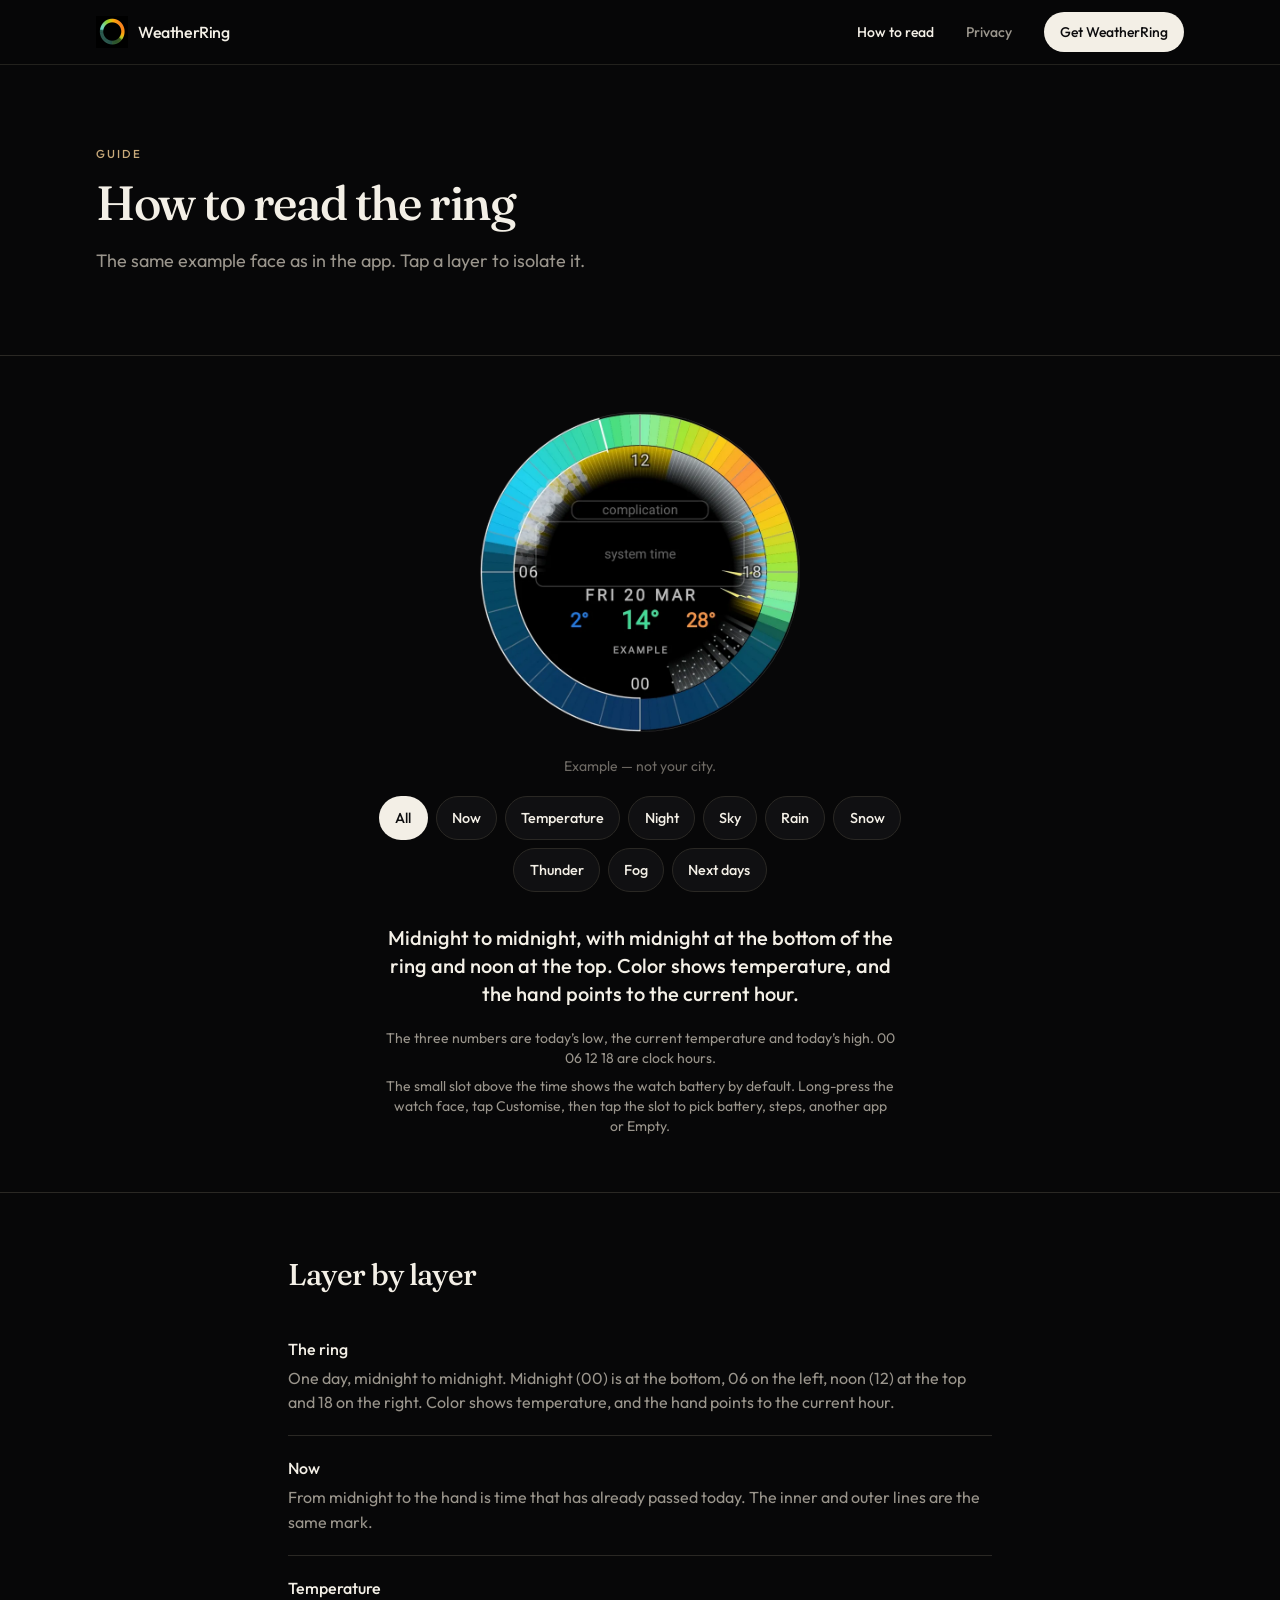
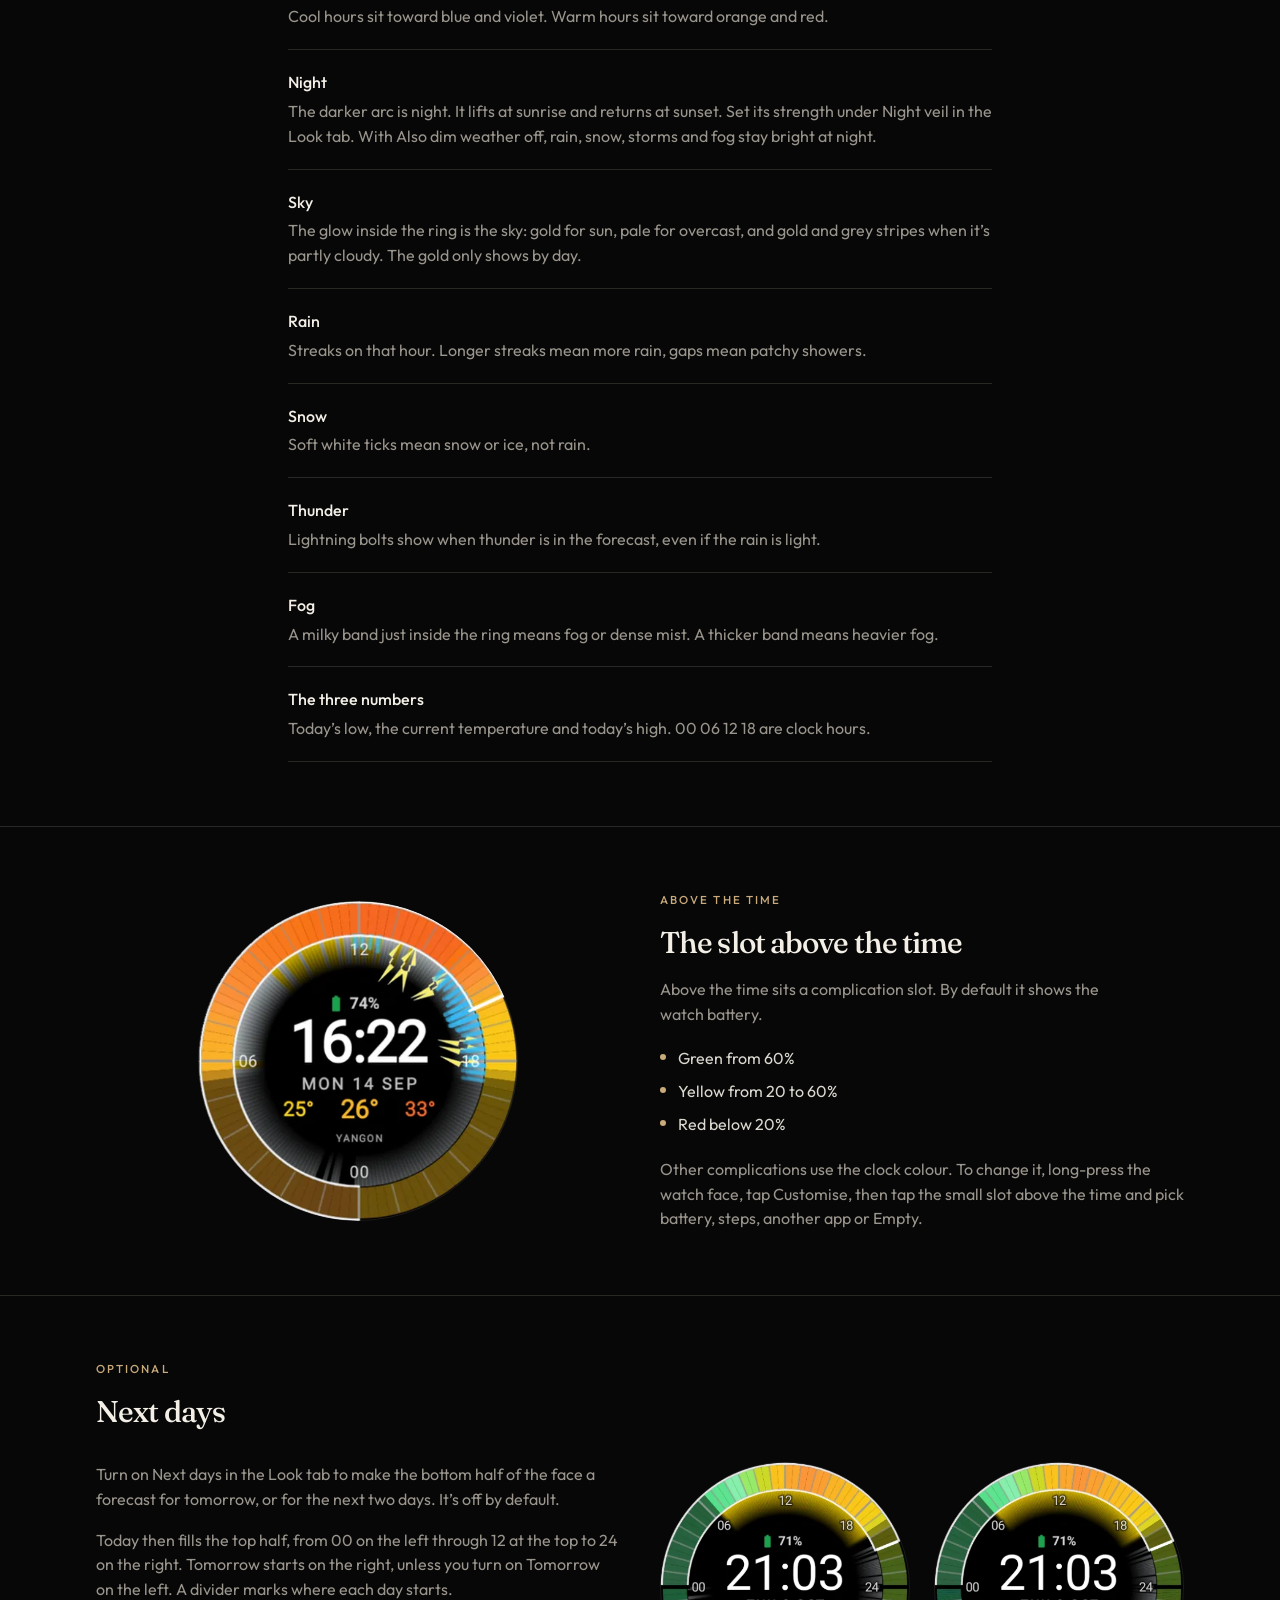
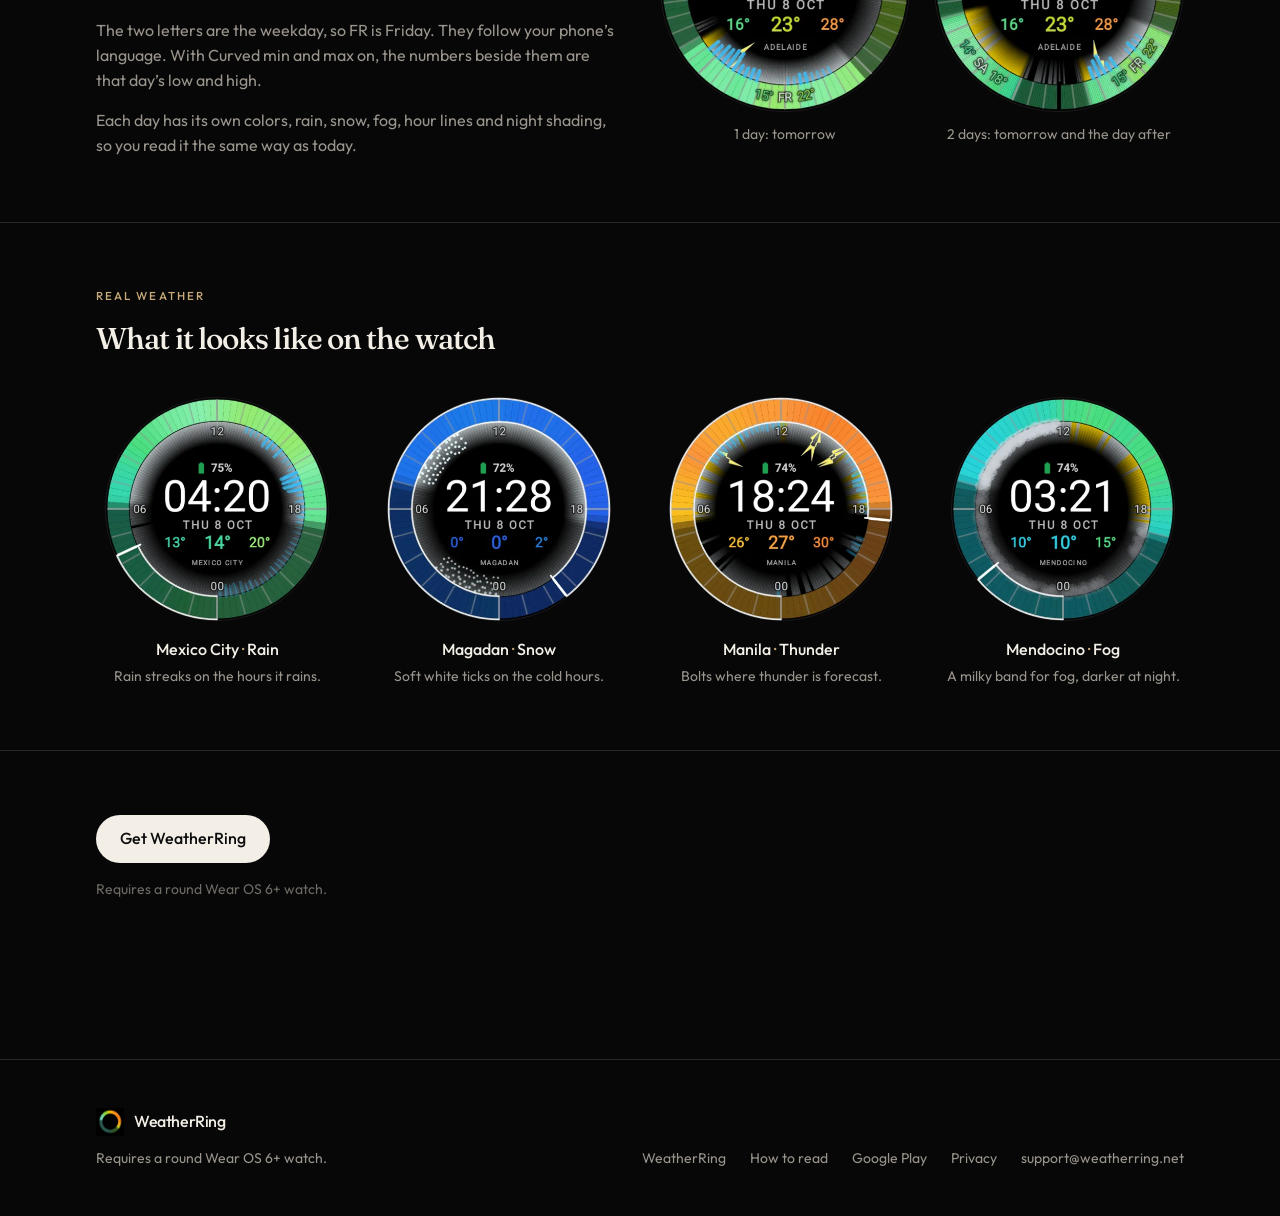
==== commit d7a449bd: "How to read: 1.1 layer faces from the app; show the whole Next days wristshot - Replace the read-* l" ====
--- a/how-to-read/index.html
+++ b/how-to-read/index.html
@@ -25,7 +25,7 @@
   <link rel="icon" type="image/svg+xml" href="../favicon.svg">
   <link rel="icon" type="image/png" sizes="32x32" href="../favicon-32.png">
   <link rel="apple-touch-icon" href="../apple-touch-icon.png">
-<script type="application/ld+json">{"@context": "https://schema.org", "@type": "HowTo", "name": "How to read the WeatherRing", "description": "Midnight is at the bottom of the ring. Color shows temperature, and the hand points to the current hour.", "step": [{"@type": "HowToStep", "position": 1, "name": "All", "text": "Midnight to midnight, with midnight at the bottom of the ring and noon at the top. Color shows temperature, and the hand points to the current hour.", "url": "https://weatherring.net/how-to-read/#all", "image": "https://weatherring.net/images/read-all.jpg"}, {"@type": "HowToStep", "position": 2, "name": "Now", "text": "From midnight to the hand is time that has already passed today. The inner and outer lines are the same mark.", "url": "https://weatherring.net/how-to-read/#now", "image": "https://weatherring.net/images/read-now.jpg"}, {"@type": "HowToStep", "position": 3, "name": "Temperature", "text": "Cool hours sit toward blue and violet. Warm hours sit toward orange and red.", "url": "https://weatherring.net/how-to-read/#temperature", "image": "https://weatherring.net/images/read-temperature.jpg"}, {"@type": "HowToStep", "position": 4, "name": "Night", "text": "The darker arc is night. It lifts at sunrise and returns at sunset.", "url": "https://weatherring.net/how-to-read/#night", "image": "https://weatherring.net/images/read-night.jpg"}, {"@type": "HowToStep", "position": 5, "name": "Sky", "text": "The glow inside the ring is the sky: gold for sun, pale for overcast.", "url": "https://weatherring.net/how-to-read/#sky", "image": "https://weatherring.net/images/read-sky.jpg"}, {"@type": "HowToStep", "position": 6, "name": "Rain", "text": "Streaks on that hour. Longer streaks mean more rain, gaps mean patchy showers.", "url": "https://weatherring.net/how-to-read/#rain", "image": "https://weatherring.net/images/read-rain.jpg"}, {"@type": "HowToStep", "position": 7, "name": "Snow", "text": "Soft white ticks mean snow or ice, not rain.", "url": "https://weatherring.net/how-to-read/#snow", "image": "https://weatherring.net/images/read-snow.jpg"}, {"@type": "HowToStep", "position": 8, "name": "Thunder", "text": "Lightning bolts show when thunder is in the forecast, even if the rain is light.", "url": "https://weatherring.net/how-to-read/#thunder", "image": "https://weatherring.net/images/read-thunder.jpg"}, {"@type": "HowToStep", "position": 9, "name": "Fog", "text": "A milky band just inside the ring means fog or dense mist. A thicker band means heavier fog.", "url": "https://weatherring.net/how-to-read/#fog", "image": "https://weatherring.net/images/read-fog.jpg"}, {"@type": "HowToStep", "position": 10, "name": "Next days (optional)", "text": "With Next days on, today fills the top half of the ring and the bottom half shows tomorrow or the next two days. Two letters mark each weekday, with that day's low and high beside them.", "url": "https://weatherring.net/how-to-read/#nextdays", "image": "https://weatherring.net/images/read-nextdays.jpg"}, {"@type": "HowToStep", "position": 11, "name": "Slot above the time", "text": "The complication slot above the time shows the watch battery by default: green from 60%, yellow from 20 to 60%, red below 20%. Long-press the face, tap Customise and tap the slot to change it.", "url": "https://weatherring.net/how-to-read/#slot", "image": "https://weatherring.net/images/face-yangon-438.png"}]}</script>
+<script type="application/ld+json">{"@context": "https://schema.org", "@type": "HowTo", "name": "How to read the WeatherRing", "description": "Midnight is at the bottom of the ring. Color shows temperature, and the hand points to the current hour.", "step": [{"@type": "HowToStep", "position": 1, "name": "All", "text": "Midnight to midnight, with midnight at the bottom of the ring and noon at the top. Color shows temperature, and the hand points to the current hour.", "url": "https://weatherring.net/how-to-read/#all", "image": "https://weatherring.net/images/read-all.jpg"}, {"@type": "HowToStep", "position": 2, "name": "Now", "text": "From midnight to the hand is time that has already passed today. The inner and outer lines are the same mark.", "url": "https://weatherring.net/how-to-read/#now", "image": "https://weatherring.net/images/read-now.jpg"}, {"@type": "HowToStep", "position": 3, "name": "Temperature", "text": "Cool hours sit toward blue and violet. Warm hours sit toward orange and red.", "url": "https://weatherring.net/how-to-read/#temperature", "image": "https://weatherring.net/images/read-temperature.jpg"}, {"@type": "HowToStep", "position": 4, "name": "Night", "text": "The darker arc is night. It lifts at sunrise and returns at sunset, around 07 and 19 in this example.", "url": "https://weatherring.net/how-to-read/#night", "image": "https://weatherring.net/images/read-night.jpg"}, {"@type": "HowToStep", "position": 5, "name": "Sky", "text": "The glow inside the ring is the sky: gold for sun, pale for overcast.", "url": "https://weatherring.net/how-to-read/#sky", "image": "https://weatherring.net/images/read-sky.jpg"}, {"@type": "HowToStep", "position": 6, "name": "Rain", "text": "Streaks on that hour. Longer streaks mean more rain, gaps mean patchy showers.", "url": "https://weatherring.net/how-to-read/#rain", "image": "https://weatherring.net/images/read-rain.jpg"}, {"@type": "HowToStep", "position": 7, "name": "Snow", "text": "Soft white ticks mean snow or ice, not rain.", "url": "https://weatherring.net/how-to-read/#snow", "image": "https://weatherring.net/images/read-snow.jpg"}, {"@type": "HowToStep", "position": 8, "name": "Thunder", "text": "Lightning bolts show when thunder is in the forecast, even if the rain is light.", "url": "https://weatherring.net/how-to-read/#thunder", "image": "https://weatherring.net/images/read-thunder.jpg"}, {"@type": "HowToStep", "position": 9, "name": "Fog", "text": "A milky band just inside the ring means fog or dense mist. A thicker band means heavier fog.", "url": "https://weatherring.net/how-to-read/#fog", "image": "https://weatherring.net/images/read-fog.jpg"}, {"@type": "HowToStep", "position": 10, "name": "Next days (optional)", "text": "With Next days on, today fills the top half of the ring and the bottom half shows tomorrow or the next two days. Two letters mark each weekday, with that day's low and high beside them.", "url": "https://weatherring.net/how-to-read/#nextdays", "image": "https://weatherring.net/images/read-nextdays.jpg"}, {"@type": "HowToStep", "position": 11, "name": "Slot above the time", "text": "The complication slot above the time shows the watch battery by default: green from 60%, yellow from 20 to 60%, red below 20%. Long-press the face, tap Customise and tap the slot to change it.", "url": "https://weatherring.net/how-to-read/#slot", "image": "https://weatherring.net/images/face-yangon-438.png"}]}</script>
 <script type="application/ld+json">{"@context": "https://schema.org", "@type": "SoftwareApplication", "name": "WeatherRing", "applicationCategory": "LifestyleApplication", "operatingSystem": "Android, Wear OS 6 or newer", "softwareVersion": "1.1", "softwareRequirements": "Requires Wear OS 6 or newer. Not compatible with Wear OS 5 or older. The watch needs a round display. Android phone for the companion app.", "description": "A 24-hour forecast ring for round Wear OS 6+ watches. Customize the face and Always-On Display from your phone. Version 1.1 adds an optional look at the next days, a complication slot above the time with the watch battery by default, and refresh every 1, 2, 3 or 6 hours. Location access is optional.", "featureList": ["24-hour forecast ring, midnight to midnight", "Optional Next days: tomorrow or the next 2 days in the bottom half of the ring", "Complication slot above the time, watch battery by default", "Refresh every 1, 2, 3 or 6 hours", "Date and weekday letters follow the phone's language", "Rain, snow, thunder and fog on the ring", "Night veil and sky glow", "°C or °F", "Customize the face and always-on from the phone"], "url": "https://weatherring.net", "image": "https://weatherring.net/og.jpg", "screenshot": ["https://weatherring.net/images/ws-yangon-1080.jpg", "https://weatherring.net/images/ws-nextdays-720.jpg", "https://weatherring.net/images/face-yangon-438.png", "https://weatherring.net/images/phone-look-11.jpg"], "downloadUrl": "https://play.google.com/store/apps/details?id=com.climatedayring.phone", "installUrl": "https://play.google.com/store/apps/details?id=com.climatedayring.phone", "offers": {"@type": "Offer", "availability": "https://schema.org/InStock", "url": "https://play.google.com/store/apps/details?id=com.climatedayring.phone", "price": "1.99", "priceCurrency": "EUR"}, "author": {"@type": "Organization", "name": "WeatherRing", "email": "support@weatherring.net", "url": "https://weatherring.net"}}</script>
 </head>
 <body class="bg-bg text-fg">
@@ -65,7 +65,7 @@
     </header>
     <section class="mx-auto max-w-6xl px-5 py-14 sm:px-8">
         <div class="mx-auto max-w-xl">
-          <img data-layer-face src="../images/read-all.jpg" alt="Example WeatherRing face with every layer on, 11:00 on Friday 20 March" width="720" height="720" class="face-disc mx-auto w-64 sm:w-72 lg:w-80">
+          <img data-layer-face src="../images/read-all.jpg" alt="Example WeatherRing face with every layer on, Friday 20 March: low 2°, now 14°, high 28°" width="720" height="720" class="face-disc mx-auto w-64 sm:w-72 lg:w-80">
           <p class="mt-6 text-center text-sm text-subtle">Example — not your city.</p>
           <div class="mt-5 flex flex-wrap justify-center gap-2" role="group" aria-label="Ring layers">
             <button type="button" class="layer-chip" data-layer="all" id="all" aria-pressed="true">All</button><button type="button" class="layer-chip" data-layer="now" id="now" aria-pressed="false">Now</button><button type="button" class="layer-chip" data-layer="temperature" id="temperature" aria-pressed="false">Temperature</button><button type="button" class="layer-chip" data-layer="night" id="night" aria-pressed="false">Night</button><button type="button" class="layer-chip" data-layer="sky" id="sky" aria-pressed="false">Sky</button><button type="button" class="layer-chip" data-layer="rain" id="rain" aria-pressed="false">Rain</button><button type="button" class="layer-chip" data-layer="snow" id="snow" aria-pressed="false">Snow</button><button type="button" class="layer-chip" data-layer="thunder" id="thunder" aria-pressed="false">Thunder</button><button type="button" class="layer-chip" data-layer="fog" id="fog" aria-pressed="false">Fog</button><button type="button" class="layer-chip" data-layer="nextdays" id="nextdays" aria-pressed="false">Next days</button>
--- a/css/site.css
+++ b/css/site.css
@@ -2,5 +2,5 @@
 @layer properties{@supports (((-webkit-hyphens:none)) and (not (margin-trim:inline))) or ((-moz-orient:inline) and (not (color:rgb(from red r g b)))){*,:before,:after,::backdrop{--tw-scale-x:1;--tw-scale-y:1;--tw-scale-z:1;--tw-rotate-x:initial;--tw-rotate-y:initial;--tw-rotate-z:initial;--tw-skew-x:initial;--tw-skew-y:initial;--tw-space-y-reverse:0;--tw-border-style:solid;--tw-leading:initial;--tw-font-weight:initial;--tw-tracking:initial;--tw-ordinal:initial;--tw-slashed-zero:initial;--tw-numeric-figure:initial;--tw-numeric-spacing:initial;--tw-numeric-fraction:initial;--tw-shadow:0 0 #0000;--tw-shadow-color:initial;--tw-shadow-alpha:100%;--tw-inset-shadow:0 0 #0000;--tw-inset-shadow-color:initial;--tw-inset-shadow-alpha:100%;--tw-ring-color:initial;--tw-ring-shadow:0 0 #0000;--tw-inset-ring-color:initial;--tw-inset-ring-shadow:0 0 #0000;--tw-ring-inset:initial;--tw-ring-offset-width:0px;--tw-ring-offset-color:#fff;--tw-ring-offset-shadow:0 0 #0000;--tw-outline-style:solid;--tw-blur:initial;--tw-brightness:initial;--tw-contrast:initial;--tw-grayscale:initial;--tw-hue-rotate:initial;--tw-invert:initial;--tw-opacity:initial;--tw-saturate:initial;--tw-sepia:initial;--tw-drop-shadow:initial;--tw-drop-shadow-color:initial;--tw-drop-shadow-alpha:100%;--tw-drop-shadow-size:initial;--tw-backdrop-blur:initial;--tw-backdrop-brightness:initial;--tw-backdrop-contrast:initial;--tw-backdrop-grayscale:initial;--tw-backdrop-hue-rotate:initial;--tw-backdrop-invert:initial;--tw-backdrop-opacity:initial;--tw-backdrop-saturate:initial;--tw-backdrop-sepia:initial;--tw-duration:initial;--tw-ease:initial;--tw-content:"";--tw-translate-x:0;--tw-translate-y:0;--tw-translate-z:0}}}@layer theme{:root,:host{--font-sans:"Outfit", ui-sans-serif, system-ui, sans-serif;--font-mono:ui-monospace, SFMono-Regular, Menlo, Monaco, Consolas, "Liberation Mono", "Courier New", monospace;--color-red-500:oklch(63.7% .237 25.331);--color-zinc-50:oklch(98.5% 0 none);--color-zinc-400:oklch(70.5% .015 286.067);--color-zinc-500:oklch(55.2% .016 285.938);--color-zinc-900:oklch(21% .006 285.885);--color-zinc-950:oklch(14.1% .005 285.823);--color-neutral-100:oklch(97% 0 none);--color-neutral-300:oklch(87% 0 none);--color-neutral-500:oklch(55.6% 0 none);--color-neutral-700:oklch(37.1% 0 none);--color-neutral-900:oklch(20.5% 0 none);--color-black:#000;--color-white:#fff;--spacing:.25rem;--container-sm:24rem;--container-md:28rem;--container-lg:32rem;--container-xl:36rem;--container-2xl:42rem;--container-3xl:48rem;--container-6xl:72rem;--text-xs:.75rem;--text-sm:.875rem;--text-sm--line-height:calc(1.25 / .875);--text-base:1rem;--text-base--line-height:calc(1.5 / 1);--text-lg:1.125rem;--text-lg--line-height:calc(1.75 / 1.125);--text-xl:1.25rem;--text-xl--line-height:calc(1.75 / 1.25);--text-2xl:1.5rem;--text-2xl--line-height:calc(2 / 1.5);--text-3xl:1.875rem;--text-3xl--line-height:calc(2.25 / 1.875);--text-4xl:2.25rem;--text-4xl--line-height:calc(2.5 / 2.25);--text-5xl:3rem;--text-5xl--line-height:1;--text-6xl:3.75rem;--text-6xl--line-height:1;--font-weight-medium:500;--font-weight-semibold:600;--tracking-tight:-.025em;--leading-tight:1.25;--leading-snug:1.375;--leading-normal:1.5;--radius-xs:4px;--radius-sm:8px;--radius-md:12px;--radius-lg:16px;--radius-xl:24px;--radius-2xl:32px;--ease-out:cubic-bezier(0, 0, .2, 1);--ease-in-out:cubic-bezier(.4, 0, .2, 1);--animate-pulse:pulse 2s cubic-bezier(.4, 0, .6, 1) infinite;--blur-md:12px;--default-transition-duration:.15s;--default-transition-timing-function:cubic-bezier(.4, 0, .2, 1);--default-font-family:var(--font-sans);--default-mono-font-family:var(--font-mono);--color-bg:#070708;--color-bg-elevated:#101012;--color-fg:#f3efe6;--color-muted:#9a958c;--color-subtle:#6e6a64;--color-gold:#c9aa7a;--color-gold-bright:#e0c08a;--color-cream:#f3efe6;--color-ink:#0c0c0e;--color-border:#2a2824;--color-border-strong:#3d3933;--font-display:"Fraunces", ui-serif, Georgia, "Times New Roman", serif;--shadow-border:0 0 0 1px #f3efe614;--shadow-border-hover:0 0 0 1px #f3efe624}}@layer base{*,:after,:before,::backdrop{box-sizing:border-box;border:0 solid;margin:0;padding:0}::file-selector-button{box-sizing:border-box;border:0 solid;margin:0;padding:0}html,:host{-webkit-text-size-adjust:100%;tab-size:4;line-height:1.5;font-family:var(--default-font-family,-apple-system, BlinkMacSystemFont, "Segoe UI", Roboto, "Helvetica Neue", "Noto Sans", Arial, sans-serif, "Apple Color Emoji", "Segoe UI Emoji", "Segoe UI Symbol", "Noto Color Emoji");font-feature-settings:var(--default-font-feature-settings,normal);font-variation-settings:var(--default-font-variation-settings,normal);-webkit-tap-highlight-color:transparent}hr{height:0;color:inherit;border-top-width:1px}abbr:where([title]){-webkit-text-decoration:underline dotted;text-decoration:underline dotted}h1,h2,h3,h4,h5,h6{font-size:inherit;font-weight:inherit}a{color:inherit;-webkit-text-decoration:inherit;-webkit-text-decoration:inherit;-webkit-text-decoration:inherit;-webkit-text-decoration:inherit;text-decoration:inherit}b,strong{font-weight:bolder}code,kbd,samp,pre{font-family:var(--default-mono-font-family,ui-monospace, SFMono-Regular, Menlo, Monaco, Consolas, "Liberation Mono", "Courier New", monospace);font-feature-settings:var(--default-mono-font-feature-settings,normal);font-variation-settings:var(--default-mono-font-variation-settings,normal);font-size:1em}small{font-size:80%}sub,sup{vertical-align:baseline;font-size:75%;line-height:0;position:relative}sub{bottom:-.25em}sup{top:-.5em}table{text-indent:0;border-color:inherit;border-collapse:collapse}:-moz-focusring:where(:not(iframe)){outline:auto}progress{vertical-align:baseline}summary{display:list-item}ol,ul,menu{list-style:none}img,svg,video,canvas,audio,iframe,embed,object{vertical-align:middle;display:block}img,video{max-width:100%;height:auto}button,input,select,optgroup,textarea{font:inherit;font-feature-settings:inherit;font-variation-settings:inherit;letter-spacing:inherit;color:inherit;opacity:1;background-color:#0000;border-radius:0}::file-selector-button{font:inherit;font-feature-settings:inherit;font-variation-settings:inherit;letter-spacing:inherit;color:inherit;opacity:1;background-color:#0000;border-radius:0}:where(select:is([multiple],[size])) optgroup{font-weight:bolder}:where(select:is([multiple],[size])) optgroup option{padding-inline-start:20px}::file-selector-button{margin-inline-end:4px}::placeholder{opacity:1}@supports (not ((-webkit-appearance:-apple-pay-button))) or (contain-intrinsic-size:1px){::placeholder{color:currentColor}@supports (color:color-mix(in lab, red, red)){::placeholder{color:color-mix(in oklab, currentcolor 50%, transparent)}}}textarea{resize:vertical}::-webkit-search-decoration{-webkit-appearance:none}::-webkit-date-and-time-value{min-height:1lh;text-align:inherit}::-webkit-datetime-edit{display:inline-flex}::-webkit-datetime-edit-fields-wrapper{padding:0}::-webkit-datetime-edit{padding-block:0}::-webkit-datetime-edit-year-field{padding-block:0}::-webkit-datetime-edit-month-field{padding-block:0}::-webkit-datetime-edit-day-field{padding-block:0}::-webkit-datetime-edit-hour-field{padding-block:0}::-webkit-datetime-edit-minute-field{padding-block:0}::-webkit-datetime-edit-second-field{padding-block:0}::-webkit-datetime-edit-millisecond-field{padding-block:0}::-webkit-datetime-edit-meridiem-field{padding-block:0}::-webkit-calendar-picker-indicator{line-height:1}:-moz-ui-invalid{box-shadow:none}button,input:where([type=button],[type=reset],[type=submit]){appearance:button}::file-selector-button{appearance:button}::-webkit-inner-spin-button{height:auto}::-webkit-outer-spin-button{height:auto}[hidden]:where(:not([hidden=until-found])){display:none!important}html{-webkit-font-smoothing:antialiased;-moz-osx-font-smoothing:grayscale;background:var(--color-bg);color:var(--color-fg);scroll-behavior:smooth}body{background:var(--color-bg);min-height:100dvh;color:var(--color-fg);font-family:var(--font-sans);text-wrap:pretty;margin:0;line-height:1.55}h1,h2,h3{text-wrap:balance;font-family:var(--font-display);letter-spacing:-.03em;font-weight:500;line-height:1.12}button:not(:disabled),[role=button]:not(:disabled){cursor:pointer}a{color:inherit;text-underline-offset:.18em;text-decoration-thickness:1px}img{max-width:100%;height:auto}:focus-visible{outline:2px solid var(--color-gold);outline-offset:3px}::selection{background:#c9aa7a66}@supports (color:color-mix(in lab, red, red)){::selection{background:color-mix(in oklab, var(--color-gold) 40%, transparent)}}::selection{color:var(--color-fg)}}@layer components{.kicker{font-family:var(--font-sans);letter-spacing:.18em;text-transform:uppercase;color:var(--color-gold);font-size:.72rem;font-weight:500}.hairline{background:#f3efe61f;height:1px}@supports (color:color-mix(in lab, red, red)){.hairline{background:color-mix(in oklab, var(--color-fg) 12%, transparent)}}.phone-frame{background:var(--color-bg-elevated);box-shadow:var(--shadow-border);border-radius:28px;padding:8px}.phone-frame img{outline-offset:-1px;border-radius:20px;outline:1px solid #ffffff14;width:100%;display:block}.face-disc{outline-offset:-1px;background:#000;border-radius:999px;outline:1px solid #ffffff1a}.layer-chip{border:1px solid var(--color-border);background:var(--color-bg-elevated);min-height:44px;color:var(--color-fg);border-radius:999px;padding:.55rem .95rem;scroll-margin-top:5.5rem;font-size:.9rem;font-weight:500;transition:background-color .15s cubic-bezier(.22,1,.36,1),border-color .15s cubic-bezier(.22,1,.36,1),color .15s cubic-bezier(.22,1,.36,1)}.layer-chip[aria-pressed=true]{background:var(--color-cream);color:var(--color-ink);border-color:#0000}.layer-chip:hover{border-color:var(--color-border-strong)}.play-badge{background:var(--color-ink);min-height:56px;color:var(--color-cream);border:1px solid #f3efe638;border-radius:10px;align-items:center;gap:.75rem;padding:.45rem 1.15rem .45rem .7rem;display:inline-flex}@supports (color:color-mix(in lab, red, red)){.play-badge{border:1px solid color-mix(in oklab, var(--color-cream) 22%, transparent)}}.play-badge{box-shadow:var(--shadow-border);transition:transform .15s cubic-bezier(.22,1,.36,1)}a:hover .play-badge{transform:scale(.98)}.play-badge-kicker{letter-spacing:.14em;text-transform:uppercase;color:#f3efe6b3;font-size:.62rem;font-weight:500}@supports (color:color-mix(in lab, red, red)){.play-badge-kicker{color:color-mix(in oklab, var(--color-cream) 70%, transparent)}}.play-badge-title{letter-spacing:-.02em;color:var(--color-cream);margin-top:.1rem;font-size:1.15rem;font-weight:500}.faq-item{border-top:1px solid #f3efe61f}@supports (color:color-mix(in lab, red, red)){.faq-item{border-top:1px solid color-mix(in oklab, var(--color-fg) 12%, transparent)}}.faq-item summary{cursor:pointer;justify-content:space-between;align-items:center;gap:1rem;min-height:56px;padding:1rem 0;font-size:1.05rem;font-weight:500;list-style:none;display:flex}.faq-item summary::-webkit-details-marker{display:none}.faq-item summary:after{content:"";border-right:1.5px solid var(--color-gold);border-bottom:1.5px solid var(--color-gold);flex-shrink:0;width:10px;height:10px;transition:transform .15s cubic-bezier(.22,1,.36,1);transform:rotate(45deg)}.faq-item[open] summary:after{transform:rotate(225deg)}.stagger-in>*{animation:.5s cubic-bezier(.22,1,.36,1) both rise-in}.stagger-in>:first-child{animation-delay:40ms}.stagger-in>:nth-child(2){animation-delay:.12s}.stagger-in>:nth-child(3){animation-delay:.2s}.stagger-in>:nth-child(4){animation-delay:.28s}.stagger-in>:nth-child(5){animation-delay:.36s}}@layer utilities{.collapse{visibility:collapse}.invisible{visibility:hidden}.visible{visibility:visible}.sr-only{clip-path:inset(50%);white-space:nowrap;border-width:0;width:1px;height:1px;margin:-1px;padding:0;position:absolute;overflow:hidden}.absolute{position:absolute}.fixed{position:fixed}.relative{position:relative}.static{position:static}.sticky{position:sticky}.inset-0{inset:0}.top-0{top:0}.top-1\/2{top:50%}.top-\[18px\]{top:18px}.top-\[26px\]{top:26px}.right-1{right:var(--spacing)}.right-2{right:calc(var(--spacing) * 2)}.right-2\.5{right:calc(var(--spacing) * 2.5)}.right-3{right:calc(var(--spacing) * 3)}.right-4{right:calc(var(--spacing) * 4)}.bottom-4{bottom:calc(var(--spacing) * 4)}.left-1{left:var(--spacing)}.left-2{left:calc(var(--spacing) * 2)}.left-2\.5{left:calc(var(--spacing) * 2.5)}.left-3{left:calc(var(--spacing) * 3)}.left-4{left:calc(var(--spacing) * 4)}.isolate{isolation:isolate}.z-40{z-index:40}.order-1{order:1}.order-2{order:2}.container{width:100%}@media (width>=40rem){.container{max-width:40rem}}@media (width>=48rem){.container{max-width:48rem}}@media (width>=64rem){.container{max-width:64rem}}@media (width>=80rem){.container{max-width:80rem}}@media (width>=96rem){.container{max-width:96rem}}.mx-auto{margin-inline:auto}.mt-0{margin-top:0}.mt-1{margin-top:var(--spacing)}.mt-2{margin-top:calc(var(--spacing) * 2)}.mt-3{margin-top:calc(var(--spacing) * 3)}.mt-4{margin-top:calc(var(--spacing) * 4)}.mt-5{margin-top:calc(var(--spacing) * 5)}.mt-6{margin-top:calc(var(--spacing) * 6)}.mt-8{margin-top:calc(var(--spacing) * 8)}.mt-10{margin-top:calc(var(--spacing) * 10)}.mt-12{margin-top:calc(var(--spacing) * 12)}.mt-14{margin-top:calc(var(--spacing) * 14)}.ml-px{margin-left:1px}.block{display:block}.flex{display:flex}.grid{display:grid}.hidden{display:none}.inline{display:inline}.inline-flex{display:inline-flex}.table{display:table}.aspect-\[3\/4\]{aspect-ratio:3/4}.size-1\.5{width:calc(var(--spacing) * 1.5);height:calc(var(--spacing) * 1.5)}.size-5{width:calc(var(--spacing) * 5);height:calc(var(--spacing) * 5)}.size-6{width:calc(var(--spacing) * 6);height:calc(var(--spacing) * 6)}.size-7{width:calc(var(--spacing) * 7);height:calc(var(--spacing) * 7)}.size-8{width:calc(var(--spacing) * 8);height:calc(var(--spacing) * 8)}.size-10{width:calc(var(--spacing) * 10);height:calc(var(--spacing) * 10)}.size-11{width:calc(var(--spacing) * 11);height:calc(var(--spacing) * 11)}.h-8{height:calc(var(--spacing) * 8)}.h-10{height:calc(var(--spacing) * 10)}.h-12{height:calc(var(--spacing) * 12)}.h-16{height:calc(var(--spacing) * 16)}.h-px{height:1px}.max-h-\[36rem\]{max-height:36rem}.min-h-11{min-height:calc(var(--spacing) * 11)}.min-h-\[70vh\]{min-height:70vh}.min-h-screen{min-height:100vh}.w-8{width:calc(var(--spacing) * 8)}.w-56{width:calc(var(--spacing) * 56)}.w-64{width:calc(var(--spacing) * 64)}.w-\[30\%\]{width:30%}.w-fit{width:fit-content}.w-full{width:100%}.max-w-2xl{max-width:var(--container-2xl)}.max-w-3xl{max-width:var(--container-3xl)}.max-w-6xl{max-width:var(--container-6xl)}.max-w-28{max-width:calc(var(--spacing) * 28)}.max-w-\[220px\]{max-width:220px}.max-w-lg{max-width:var(--container-lg)}.max-w-md{max-width:var(--container-md)}.max-w-sm{max-width:var(--container-sm)}.max-w-xl{max-width:var(--container-xl)}.min-w-0{min-width:0}.flex-1{flex:1}.shrink{flex-shrink:1}.shrink-0{flex-shrink:0}.scale-100{--tw-scale-x:100%;--tw-scale-y:100%;--tw-scale-z:100%;scale:var(--tw-scale-x) var(--tw-scale-y)}.scale-\[0\.25\]{scale:.25}.-rotate-45{rotate:-45deg}.rotate-45{rotate:45deg}.transform{transform:var(--tw-rotate-x,) var(--tw-rotate-y,) var(--tw-rotate-z,) var(--tw-skew-x,) var(--tw-skew-y,)}.animate-pulse{animation:var(--animate-pulse)}.cursor-pointer{cursor:pointer}.resize{resize:both}.scroll-mt-24{scroll-margin-top:calc(var(--spacing) * 24)}.list-disc{list-style-type:disc}.flex-col{flex-direction:column}.flex-wrap{flex-wrap:wrap}.place-items-center{place-items:center}.items-center{align-items:center}.items-start{align-items:flex-start}.justify-between{justify-content:space-between}.justify-center{justify-content:center}.gap-1{gap:var(--spacing)}.gap-2{gap:calc(var(--spacing) * 2)}.gap-2\.5{gap:calc(var(--spacing) * 2.5)}.gap-3{gap:calc(var(--spacing) * 3)}.gap-6{gap:calc(var(--spacing) * 6)}.gap-8{gap:calc(var(--spacing) * 8)}.gap-10{gap:calc(var(--spacing) * 10)}:where(.space-y-2>:not(:last-child)){--tw-space-y-reverse:0;margin-block-start:calc(calc(var(--spacing) * 2) * var(--tw-space-y-reverse));margin-block-end:calc(calc(var(--spacing) * 2) * calc(1 - var(--tw-space-y-reverse)))}:where(.space-y-3>:not(:last-child)){--tw-space-y-reverse:0;margin-block-start:calc(calc(var(--spacing) * 3) * var(--tw-space-y-reverse));margin-block-end:calc(calc(var(--spacing) * 3) * calc(1 - var(--tw-space-y-reverse)))}.gap-x-6{column-gap:calc(var(--spacing) * 6)}.gap-y-3{row-gap:calc(var(--spacing) * 3)}.truncate{text-overflow:ellipsis;white-space:nowrap;overflow:hidden}.overflow-y-auto{overflow-y:auto}.rounded{border-radius:.25rem}.rounded-2xl{border-radius:var(--radius-2xl)}.rounded-full{border-radius:2147483647px}.rounded-lg{border-radius:var(--radius-lg)}.rounded-md{border-radius:var(--radius-md)}.rounded-xl{border-radius:var(--radius-xl)}.border{border-style:var(--tw-border-style);border-width:1px}.border-t{border-top-style:var(--tw-border-style);border-top-width:1px}.border-b{border-bottom-style:var(--tw-border-style);border-bottom-width:1px}.border-border{border-color:var(--color-border)}.border-border\/80{border-color:#2a2824cc}@supports (color:color-mix(in lab, red, red)){.border-border\/80{border-color:color-mix(in oklab, var(--color-border) 80%, transparent)}}.border-neutral-300{border-color:var(--color-neutral-300)}.bg-bg{background-color:var(--color-bg)}.bg-bg-elevated{background-color:var(--color-bg-elevated)}.bg-bg\/80{background-color:#070708cc}@supports (color:color-mix(in lab, red, red)){.bg-bg\/80{background-color:color-mix(in oklab, var(--color-bg) 80%, transparent)}}.bg-black{background-color:var(--color-black)}.bg-black\/10{background-color:#0000001a}@supports (color:color-mix(in lab, red, red)){.bg-black\/10{background-color:color-mix(in oklab, var(--color-black) 10%, transparent)}}.bg-cream{background-color:var(--color-cream)}.bg-fg{background-color:var(--color-fg)}.bg-gold{background-color:var(--color-gold)}.bg-zinc-50{background-color:var(--color-zinc-50)}.object-cover{object-fit:cover}.object-\[center_32\%\]{object-position:center 32%}.object-\[center_35\%\]{object-position:center 35%}.p-2{padding:calc(var(--spacing) * 2)}.p-6{padding:calc(var(--spacing) * 6)}.p-8{padding:calc(var(--spacing) * 8)}.p-\[16px\]{padding:16px}.px-4{padding-inline:calc(var(--spacing) * 4)}.px-5{padding-inline:calc(var(--spacing) * 5)}.px-6{padding-inline:calc(var(--spacing) * 6)}.py-2{padding-block:calc(var(--spacing) * 2)}.py-4{padding-block:calc(var(--spacing) * 4)}.py-12{padding-block:calc(var(--spacing) * 12)}.py-14{padding-block:calc(var(--spacing) * 14)}.py-16{padding-block:calc(var(--spacing) * 16)}.py-20{padding-block:calc(var(--spacing) * 20)}.py-24{padding-block:calc(var(--spacing) * 24)}.pr-3\.5{padding-right:calc(var(--spacing) * 3.5)}.pb-5{padding-bottom:calc(var(--spacing) * 5)}.pb-24{padding-bottom:calc(var(--spacing) * 24)}.pl-4{padding-left:calc(var(--spacing) * 4)}.pl-5{padding-left:calc(var(--spacing) * 5)}.text-center{text-align:center}.font-display{font-family:var(--font-display)}.font-sans{font-family:var(--font-sans)}.text-2xl{font-size:var(--text-2xl);line-height:var(--tw-leading,var(--text-2xl--line-height))}.text-3xl{font-size:var(--text-3xl);line-height:var(--tw-leading,var(--text-3xl--line-height))}.text-4xl{font-size:var(--text-4xl);line-height:var(--tw-leading,var(--text-4xl--line-height))}.text-base{font-size:var(--text-base);line-height:var(--tw-leading,var(--text-base--line-height))}.text-lg{font-size:var(--text-lg);line-height:var(--tw-leading,var(--text-lg--line-height))}.text-sm{font-size:var(--text-sm);line-height:var(--tw-leading,var(--text-sm--line-height))}.text-xl{font-size:var(--text-xl);line-height:var(--tw-leading,var(--text-xl--line-height))}.text-\[13px\]{font-size:13px}.leading-tight{--tw-leading:var(--leading-tight);line-height:var(--leading-tight)}.font-medium{--tw-font-weight:var(--font-weight-medium);font-weight:var(--font-weight-medium)}.font-semibold{--tw-font-weight:var(--font-weight-semibold);font-weight:var(--font-weight-semibold)}.tracking-tight{--tw-tracking:var(--tracking-tight);letter-spacing:var(--tracking-tight)}.text-balance{text-wrap:balance}.text-wrap{text-wrap:wrap}.break-words{overflow-wrap:break-word}.text-cream{color:var(--color-cream)}.text-fg{color:var(--color-fg)}.text-fg\/90{color:#f3efe6e6}@supports (color:color-mix(in lab, red, red)){.text-fg\/90{color:color-mix(in oklab, var(--color-fg) 90%, transparent)}}.text-gold{color:var(--color-gold)}.text-ink{color:var(--color-ink)}.text-muted{color:var(--color-muted)}.text-neutral-500{color:var(--color-neutral-500)}.text-red-500{color:var(--color-red-500)}.text-subtle{color:var(--color-subtle)}.text-white{color:var(--color-white)}.text-zinc-500{color:var(--color-zinc-500)}.text-zinc-900{color:var(--color-zinc-900)}.tabular-nums{--tw-numeric-spacing:tabular-nums;font-variant-numeric:var(--tw-ordinal,) var(--tw-slashed-zero,) var(--tw-numeric-figure,) var(--tw-numeric-spacing,) var(--tw-numeric-fraction,)}.no-underline{text-decoration-line:none}.underline-offset-4{text-underline-offset:4px}.antialiased{-webkit-font-smoothing:antialiased;-moz-osx-font-smoothing:grayscale}.opacity-0{opacity:0}.opacity-70{opacity:.7}.opacity-100{opacity:1}.shadow{--tw-shadow:0 1px 3px 0 var(--tw-shadow-color,#0000001a), 0 1px 2px -1px var(--tw-shadow-color,#0000001a);box-shadow:var(--tw-inset-shadow), var(--tw-inset-ring-shadow), var(--tw-ring-offset-shadow), var(--tw-ring-shadow), var(--tw-shadow)}.shadow-\[var\(--shadow-border\)\]{--tw-shadow:var(--shadow-border);box-shadow:var(--tw-inset-shadow), var(--tw-inset-ring-shadow), var(--tw-ring-offset-shadow), var(--tw-ring-shadow), var(--tw-shadow)}.ring{--tw-ring-shadow:var(--tw-ring-inset,) 0 0 0 calc(1px + var(--tw-ring-offset-width)) var(--tw-ring-color,currentcolor);box-shadow:var(--tw-inset-shadow), var(--tw-inset-ring-shadow), var(--tw-ring-offset-shadow), var(--tw-ring-shadow), var(--tw-shadow)}.outline,.outline-1{outline-style:var(--tw-outline-style);outline-width:1px}.-outline-offset-1{outline-offset:calc(1px * -1)}.outline-black\/10{outline-color:#0000001a}@supports (color:color-mix(in lab, red, red)){.outline-black\/10{outline-color:color-mix(in oklab, var(--color-black) 10%, transparent)}}.outline-white\/10{outline-color:#ffffff1a}@supports (color:color-mix(in lab, red, red)){.outline-white\/10{outline-color:color-mix(in oklab, var(--color-white) 10%, transparent)}}.blur{--tw-blur:blur(8px);filter:var(--tw-blur,) var(--tw-brightness,) var(--tw-contrast,) var(--tw-grayscale,) var(--tw-hue-rotate,) var(--tw-invert,) var(--tw-saturate,) var(--tw-sepia,) var(--tw-drop-shadow,)}.blur-\[4px\]{--tw-blur:blur(4px);filter:var(--tw-blur,) var(--tw-brightness,) var(--tw-contrast,) var(--tw-grayscale,) var(--tw-hue-rotate,) var(--tw-invert,) var(--tw-saturate,) var(--tw-sepia,) var(--tw-drop-shadow,)}.blur-none{--tw-blur: ;filter:var(--tw-blur,) var(--tw-brightness,) var(--tw-contrast,) var(--tw-grayscale,) var(--tw-hue-rotate,) var(--tw-invert,) var(--tw-saturate,) var(--tw-sepia,) var(--tw-drop-shadow,)}.grayscale{--tw-grayscale:grayscale(100%);filter:var(--tw-blur,) var(--tw-brightness,) var(--tw-contrast,) var(--tw-grayscale,) var(--tw-hue-rotate,) var(--tw-invert,) var(--tw-saturate,) var(--tw-sepia,) var(--tw-drop-shadow,)}.invert{--tw-invert:invert(100%);filter:var(--tw-blur,) var(--tw-brightness,) var(--tw-contrast,) var(--tw-grayscale,) var(--tw-hue-rotate,) var(--tw-invert,) var(--tw-saturate,) var(--tw-sepia,) var(--tw-drop-shadow,)}.sepia{--tw-sepia:sepia(100%);filter:var(--tw-blur,) var(--tw-brightness,) var(--tw-contrast,) var(--tw-grayscale,) var(--tw-hue-rotate,) var(--tw-invert,) var(--tw-saturate,) var(--tw-sepia,) var(--tw-drop-shadow,)}.filter{filter:var(--tw-blur,) var(--tw-brightness,) var(--tw-contrast,) var(--tw-grayscale,) var(--tw-hue-rotate,) var(--tw-invert,) var(--tw-saturate,) var(--tw-sepia,) var(--tw-drop-shadow,)}.backdrop-blur-md{--tw-backdrop-blur:blur(var(--blur-md));-webkit-backdrop-filter:var(--tw-backdrop-blur,) var(--tw-backdrop-brightness,) var(--tw-backdrop-contrast,) var(--tw-backdrop-grayscale,) var(--tw-backdrop-hue-rotate,) var(--tw-backdrop-invert,) var(--tw-backdrop-opacity,) var(--tw-backdrop-saturate,) var(--tw-backdrop-sepia,);backdrop-filter:var(--tw-backdrop-blur,) var(--tw-backdrop-brightness,) var(--tw-backdrop-contrast,) var(--tw-backdrop-grayscale,) var(--tw-backdrop-hue-rotate,) var(--tw-backdrop-invert,) var(--tw-backdrop-opacity,) var(--tw-backdrop-saturate,) var(--tw-backdrop-sepia,)}.transition{transition-property:color,background-color,border-color,outline-color,text-decoration-color,fill,stroke,--tw-gradient-from,--tw-gradient-via,--tw-gradient-to,opacity,box-shadow,transform,translate,scale,rotate,filter,-webkit-backdrop-filter,backdrop-filter,display,content-visibility,overlay,pointer-events;transition-timing-function:var(--tw-ease,var(--default-transition-timing-function));transition-duration:var(--tw-duration,var(--default-transition-duration))}.transition-\[box-shadow\]{transition-property:box-shadow;transition-timing-function:var(--tw-ease,var(--default-transition-timing-function));transition-duration:var(--tw-duration,var(--default-transition-duration))}.transition-\[opacity\,filter\,scale\]{transition-property:opacity,filter,scale;transition-timing-function:var(--tw-ease,var(--default-transition-timing-function));transition-duration:var(--tw-duration,var(--default-transition-duration))}.transition-\[scale\,background-color\]{transition-property:scale,background-color;transition-timing-function:var(--tw-ease,var(--default-transition-timing-function));transition-duration:var(--tw-duration,var(--default-transition-duration))}.transition-\[scale\,opacity\,filter\]{transition-property:scale,opacity,filter;transition-timing-function:var(--tw-ease,var(--default-transition-timing-function));transition-duration:var(--tw-duration,var(--default-transition-duration))}.transition-colors{transition-property:color,background-color,border-color,outline-color,text-decoration-color,fill,stroke,--tw-gradient-from,--tw-gradient-via,--tw-gradient-to;transition-timing-function:var(--tw-ease,var(--default-transition-timing-function));transition-duration:var(--tw-duration,var(--default-transition-duration))}.transition-transform{transition-property:transform,translate,scale,rotate;transition-timing-function:var(--tw-ease,var(--default-transition-timing-function));transition-duration:var(--tw-duration,var(--default-transition-duration))}.duration-150{--tw-duration:.15s;transition-duration:.15s}.duration-300{--tw-duration:.3s;transition-duration:.3s}.ease-\[cubic-bezier\(0\.2\,0\,0\,1\)\]{--tw-ease:cubic-bezier(.2,0,0,1);transition-timing-function:cubic-bezier(.2,0,0,1)}.ease-out{--tw-ease:var(--ease-out);transition-timing-function:var(--ease-out)}.outline-none{--tw-outline-style:none;outline-style:none}.placeholder\:text-subtle::placeholder{color:var(--color-subtle)}.after\:absolute:after{content:var(--tw-content);position:absolute}.after\:top-1\/2:after{content:var(--tw-content);top:50%}.after\:left-1\/2:after{content:var(--tw-content);left:50%}.after\:size-10:after{content:var(--tw-content);width:calc(var(--spacing) * 10);height:calc(var(--spacing) * 10)}.after\:-translate-1\/2:after{content:var(--tw-content);--tw-translate-x:calc(calc(1 / 2 * 100%) * -1);--tw-translate-y:calc(calc(1 / 2 * 100%) * -1);translate:var(--tw-translate-x) var(--tw-translate-y)}@media (hover:hover){.hover\:border-border-strong:hover{border-color:var(--color-border-strong)}.hover\:bg-neutral-100:hover{background-color:var(--color-neutral-100)}.hover\:text-fg:hover{color:var(--color-fg)}.hover\:text-gold-bright:hover{color:var(--color-gold-bright)}.hover\:underline:hover{text-decoration-line:underline}}.focus\:not-sr-only:focus{clip-path:none;white-space:normal;width:auto;height:auto;margin:0;padding:0;position:static;overflow:visible}.focus\:absolute:focus{position:absolute}.focus\:top-4:focus{top:calc(var(--spacing) * 4)}.focus\:left-4:focus{left:calc(var(--spacing) * 4)}.focus\:z-50:focus{z-index:50}.focus\:rounded-full:focus{border-radius:2147483647px}.focus\:bg-cream:focus{background-color:var(--color-cream)}.focus\:px-4:focus{padding-inline:calc(var(--spacing) * 4)}.focus\:py-2:focus{padding-block:calc(var(--spacing) * 2)}.focus\:text-ink:focus{color:var(--color-ink)}.active\:scale-\[0\.96\]:active,.active\:not-disabled\:scale-\[0\.96\]:active:not(:disabled){scale:.96}.disabled\:cursor-wait:disabled{cursor:wait}.disabled\:no-underline:disabled{text-decoration-line:none}@media (width>=40rem){.sm\:w-64{width:calc(var(--spacing) * 64)}.sm\:w-72{width:calc(var(--spacing) * 72)}.sm\:grid-cols-2{grid-template-columns:repeat(2,minmax(0,1fr))}.sm\:flex-row{flex-direction:row}.sm\:px-8{padding-inline:calc(var(--spacing) * 8)}.sm\:py-20{padding-block:calc(var(--spacing) * 20)}.sm\:py-24{padding-block:calc(var(--spacing) * 24)}.sm\:py-28{padding-block:calc(var(--spacing) * 28)}.sm\:text-3xl{font-size:var(--text-3xl);line-height:var(--tw-leading,var(--text-3xl--line-height))}.sm\:text-4xl{font-size:var(--text-4xl);line-height:var(--tw-leading,var(--text-4xl--line-height))}.sm\:text-5xl{font-size:var(--text-5xl);line-height:var(--tw-leading,var(--text-5xl--line-height))}.sm\:text-xl{font-size:var(--text-xl);line-height:var(--tw-leading,var(--text-xl--line-height))}}@media (width>=48rem){.md\:flex{display:flex}.md\:hidden{display:none}.md\:grid-cols-2{grid-template-columns:repeat(2,minmax(0,1fr))}.md\:grid-cols-3{grid-template-columns:repeat(3,minmax(0,1fr))}.md\:flex-row{flex-direction:row}.md\:items-end{align-items:flex-end}.md\:justify-between{justify-content:space-between}}@media (width>=64rem){.lg\:order-1{order:1}.lg\:order-2{order:2}.lg\:w-72{width:calc(var(--spacing) * 72)}.lg\:w-80{width:calc(var(--spacing) * 80)}.lg\:max-w-none{max-width:none}.lg\:grid-cols-2{grid-template-columns:repeat(2,minmax(0,1fr))}.lg\:grid-cols-3{grid-template-columns:repeat(3,minmax(0,1fr))}.lg\:grid-cols-\[1\.05fr_0\.95fr\]{grid-template-columns:1.05fr .95fr}.lg\:grid-cols-\[minmax\(0\,18rem\)_1fr\]{grid-template-columns:minmax(0,18rem) 1fr}.lg\:gap-16{gap:calc(var(--spacing) * 16)}.lg\:py-20{padding-block:calc(var(--spacing) * 20)}.lg\:text-6xl{font-size:var(--text-6xl);line-height:var(--tw-leading,var(--text-6xl--line-height))}}@media (width>=80rem){.xl\:grid-cols-3{grid-template-columns:repeat(3,minmax(0,1fr))}}@media (prefers-color-scheme:dark){.dark\:border-neutral-700{border-color:var(--color-neutral-700)}.dark\:bg-white\/20{background-color:#fff3}@supports (color:color-mix(in lab, red, red)){.dark\:bg-white\/20{background-color:color-mix(in oklab, var(--color-white) 20%, transparent)}}.dark\:bg-zinc-950{background-color:var(--color-zinc-950)}.dark\:text-zinc-50{color:var(--color-zinc-50)}.dark\:text-zinc-400{color:var(--color-zinc-400)}.dark\:outline-white\/10{outline-color:#ffffff1a}@supports (color:color-mix(in lab, red, red)){.dark\:outline-white\/10{outline-color:color-mix(in oklab, var(--color-white) 10%, transparent)}}@media (hover:hover){.dark\:hover\:bg-neutral-900:hover{background-color:var(--color-neutral-900)}}}}@keyframes rise-in{0%{opacity:0;filter:blur(4px);transform:translateY(12px)}to{opacity:1;filter:blur();transform:translateY(0)}}@media (prefers-reduced-motion:reduce){html{scroll-behavior:auto}.stagger-in>*{animation:none}}@property --tw-scale-x{syntax:"*";inherits:false;initial-value:1}@property --tw-scale-y{syntax:"*";inherits:false;initial-value:1}@property --tw-scale-z{syntax:"*";inherits:false;initial-value:1}@property --tw-rotate-x{syntax:"*";inherits:false}@property --tw-rotate-y{syntax:"*";inherits:false}@property --tw-rotate-z{syntax:"*";inherits:false}@property --tw-skew-x{syntax:"*";inherits:false}@property --tw-skew-y{syntax:"*";inherits:false}@property --tw-space-y-reverse{syntax:"*";inherits:false;initial-value:0}@property --tw-border-style{syntax:"*";inherits:false;initial-value:solid}@property --tw-leading{syntax:"*";inherits:false}@property --tw-font-weight{syntax:"*";inherits:false}@property --tw-tracking{syntax:"*";inherits:false}@property --tw-ordinal{syntax:"*";inherits:false}@property --tw-slashed-zero{syntax:"*";inherits:false}@property --tw-numeric-figure{syntax:"*";inherits:false}@property --tw-numeric-spacing{syntax:"*";inherits:false}@property --tw-numeric-fraction{syntax:"*";inherits:false}@property --tw-shadow{syntax:"*";inherits:false;initial-value:0 0 #0000}@property --tw-shadow-color{syntax:"*";inherits:false}@property --tw-shadow-alpha{syntax:"<percentage>";inherits:false;initial-value:100%}@property --tw-inset-shadow{syntax:"*";inherits:false;initial-value:0 0 #0000}@property --tw-inset-shadow-color{syntax:"*";inherits:false}@property --tw-inset-shadow-alpha{syntax:"<percentage>";inherits:false;initial-value:100%}@property --tw-ring-color{syntax:"*";inherits:false}@property --tw-ring-shadow{syntax:"*";inherits:false;initial-value:0 0 #0000}@property --tw-inset-ring-color{syntax:"*";inherits:false}@property --tw-inset-ring-shadow{syntax:"*";inherits:false;initial-value:0 0 #0000}@property --tw-ring-inset{syntax:"*";inherits:false}@property --tw-ring-offset-width{syntax:"<length>";inherits:false;initial-value:0}@property --tw-ring-offset-color{syntax:"*";inherits:false;initial-value:#fff}@property --tw-ring-offset-shadow{syntax:"*";inherits:false;initial-value:0 0 #0000}@property --tw-outline-style{syntax:"*";inherits:false;initial-value:solid}@property --tw-blur{syntax:"*";inherits:false}@property --tw-brightness{syntax:"*";inherits:false}@property --tw-contrast{syntax:"*";inherits:false}@property --tw-grayscale{syntax:"*";inherits:false}@property --tw-hue-rotate{syntax:"*";inherits:false}@property --tw-invert{syntax:"*";inherits:false}@property --tw-opacity{syntax:"*";inherits:false}@property --tw-saturate{syntax:"*";inherits:false}@property --tw-sepia{syntax:"*";inherits:false}@property --tw-drop-shadow{syntax:"*";inherits:false}@property --tw-drop-shadow-color{syntax:"*";inherits:false}@property --tw-drop-shadow-alpha{syntax:"<percentage>";inherits:false;initial-value:100%}@property --tw-drop-shadow-size{syntax:"*";inherits:false}@property --tw-backdrop-blur{syntax:"*";inherits:false}@property --tw-backdrop-brightness{syntax:"*";inherits:false}@property --tw-backdrop-contrast{syntax:"*";inherits:false}@property --tw-backdrop-grayscale{syntax:"*";inherits:false}@property --tw-backdrop-hue-rotate{syntax:"*";inherits:false}@property --tw-backdrop-invert{syntax:"*";inherits:false}@property --tw-backdrop-opacity{syntax:"*";inherits:false}@property --tw-backdrop-saturate{syntax:"*";inherits:false}@property --tw-backdrop-sepia{syntax:"*";inherits:false}@property --tw-duration{syntax:"*";inherits:false}@property --tw-ease{syntax:"*";inherits:false}@property --tw-content{syntax:"*";inherits:false;initial-value:""}@property --tw-translate-x{syntax:"*";inherits:false;initial-value:0}@property --tw-translate-y{syntax:"*";inherits:false;initial-value:0}@property --tw-translate-z{syntax:"*";inherits:false;initial-value:0}@keyframes pulse{50%{opacity:.5}}
 
 picture{display:block}
-.feature-box{display:flex;align-items:center;justify-content:center;padding:1.5rem;border-radius:var(--radius-2xl);background:var(--color-bg-elevated);box-shadow:var(--shadow-border)}.feature-box>picture{width:100%}.feature-face{width:82%}@media (width>=48rem){.feature-box{aspect-ratio:3/4}}
+.feature-box{display:flex;align-items:center;justify-content:center;padding:1.5rem;border-radius:var(--radius-2xl);background:var(--color-bg-elevated);box-shadow:var(--shadow-border)}.feature-box>picture{width:100%}.feature-face{width:82%}@media (width>=48rem){.feature-box{aspect-ratio:9/16}}
 .read-row{padding-block:1.25rem;border-bottom:1px solid var(--color-border)}.two-up{display:grid;grid-template-columns:repeat(2,minmax(0,1fr));gap:1.5rem}.face-example{max-width:14rem}.face-slot{max-width:20rem}.prose-stack>*+*{margin-top:1rem}@media (width>=64rem){.examples-4{grid-template-columns:repeat(4,minmax(0,1fr))}}
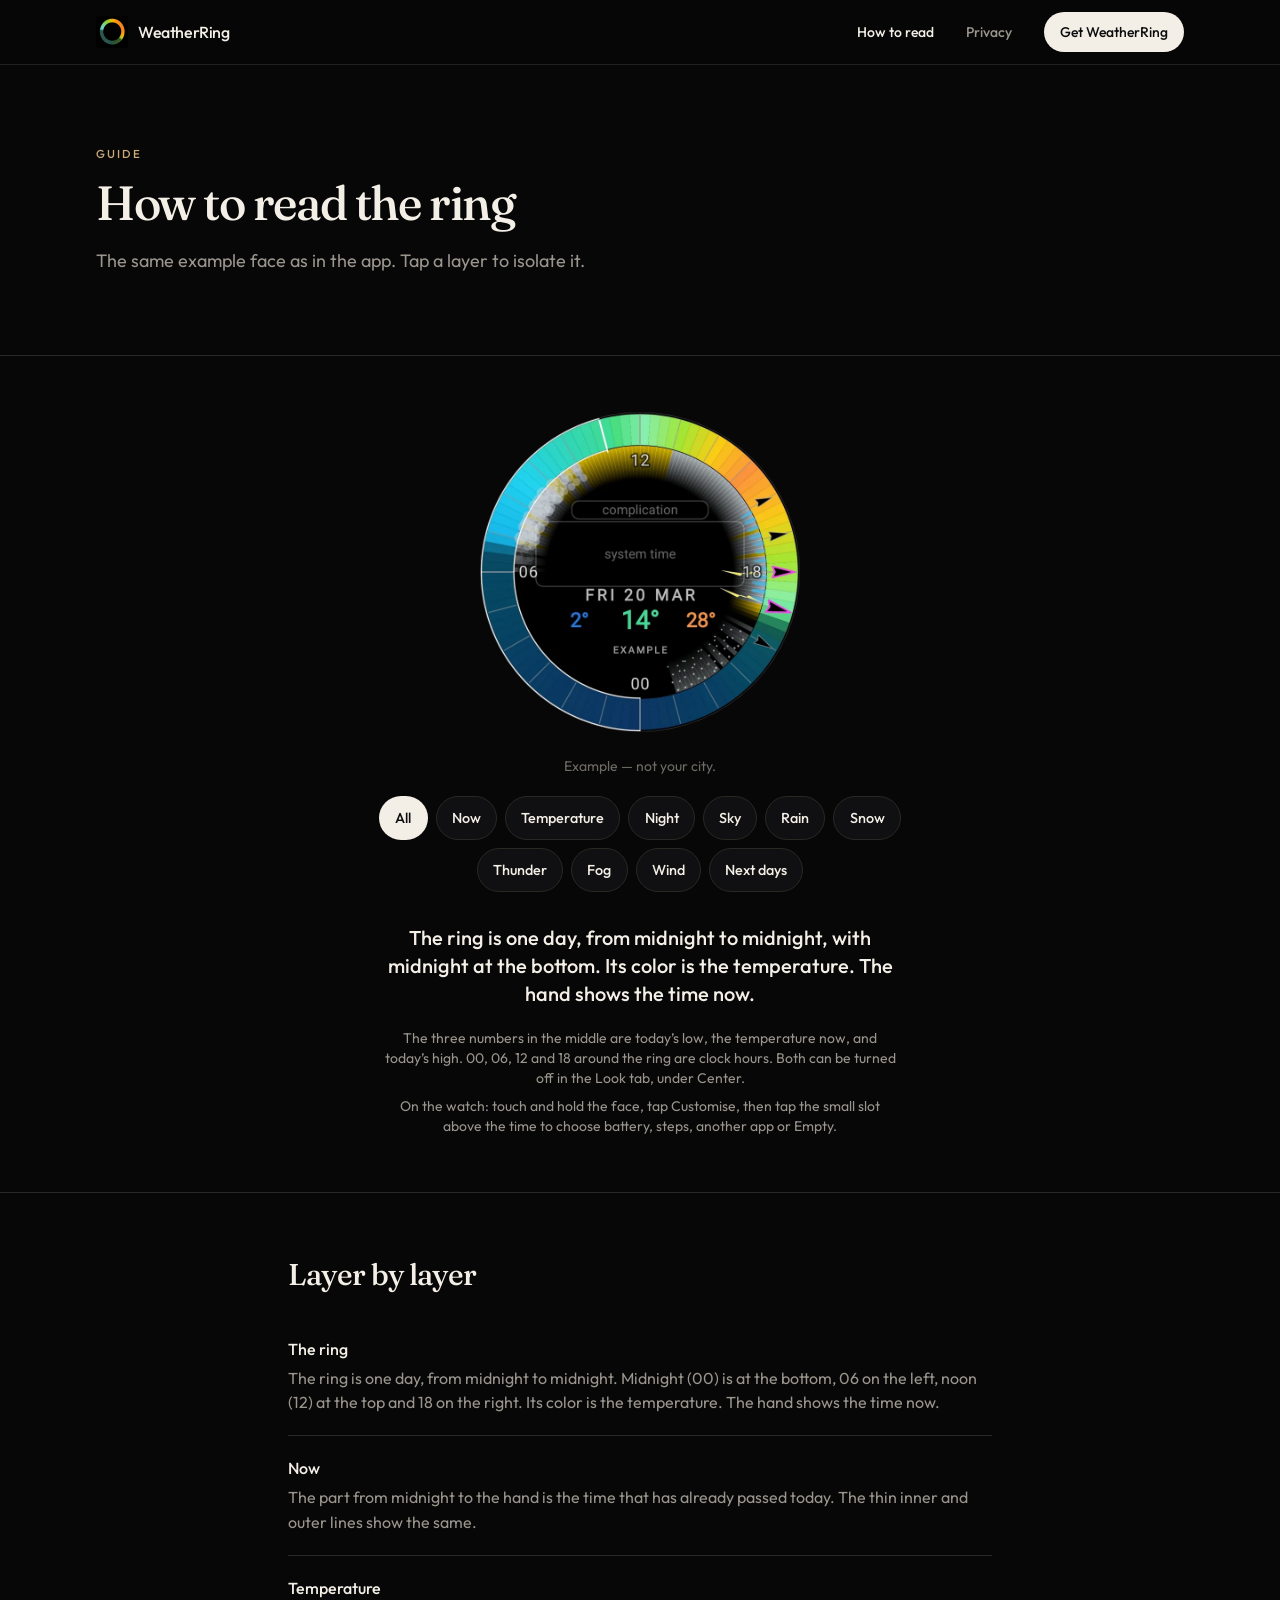
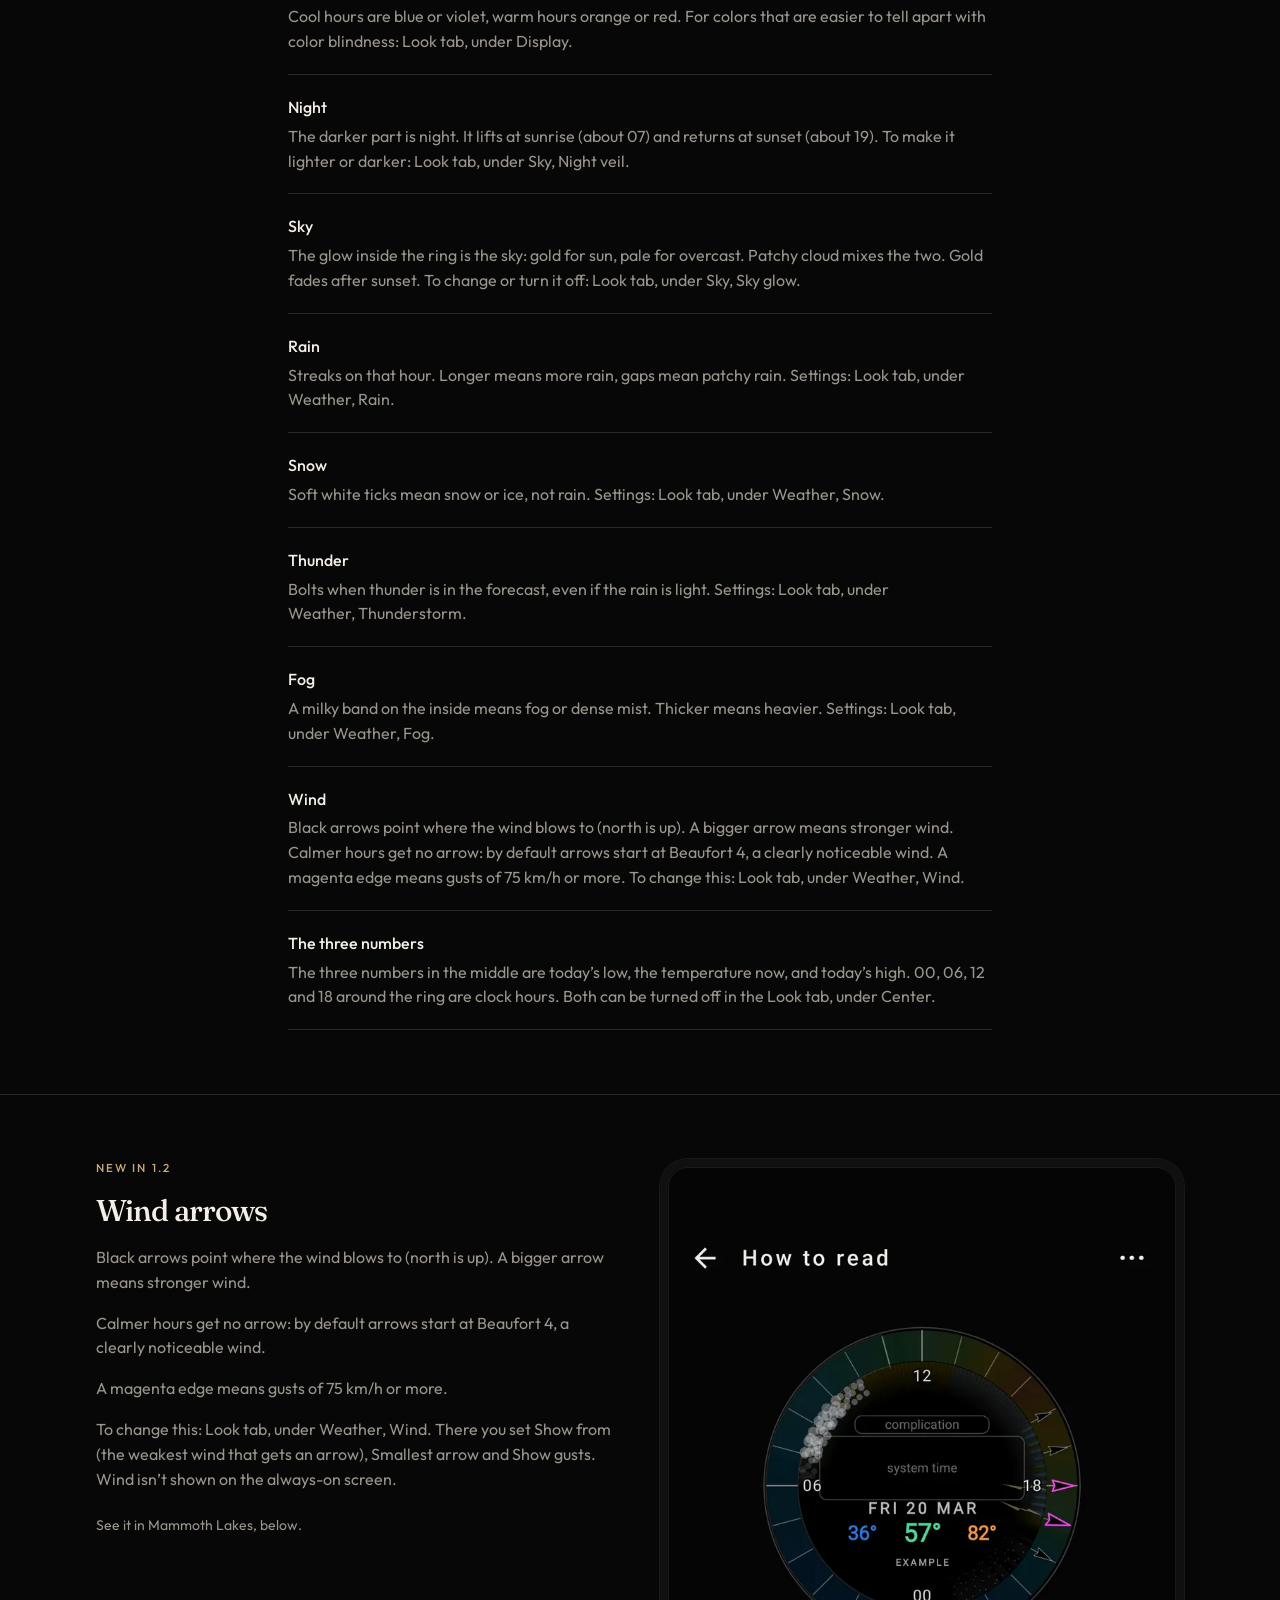
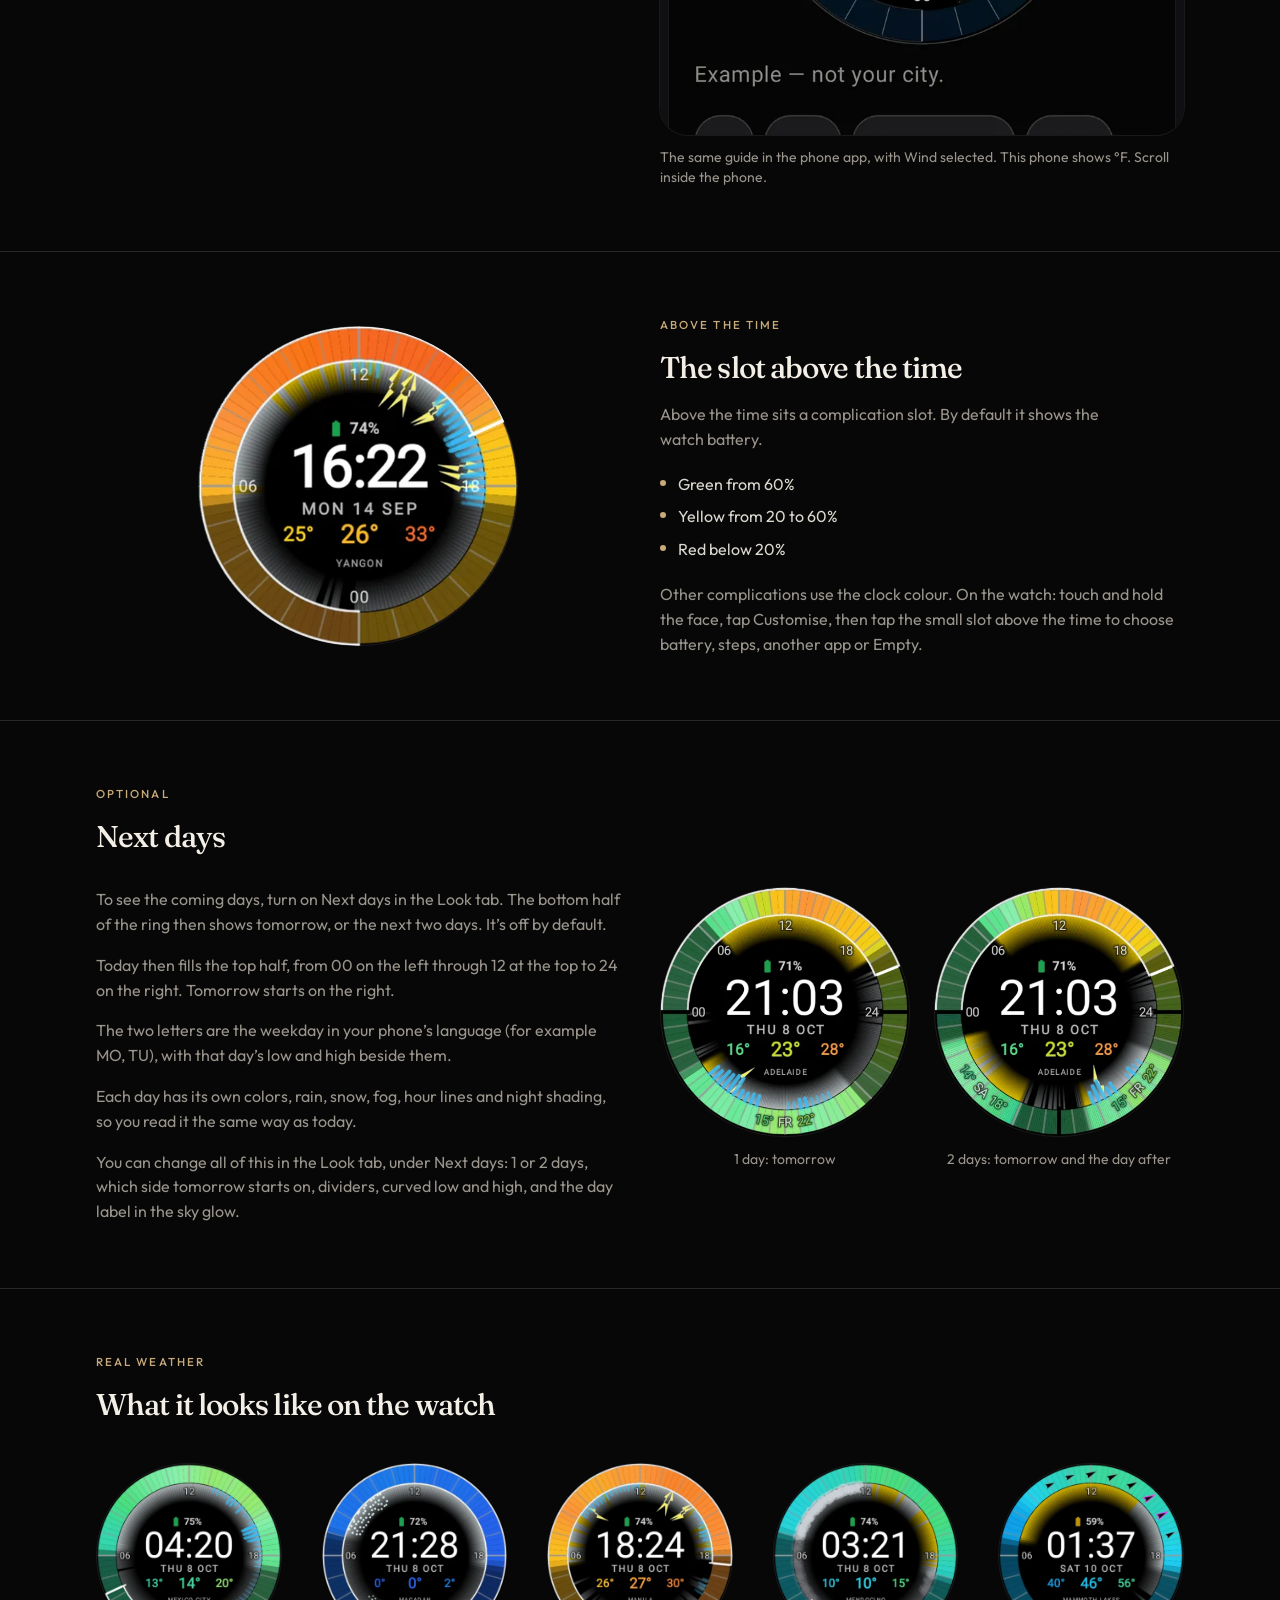
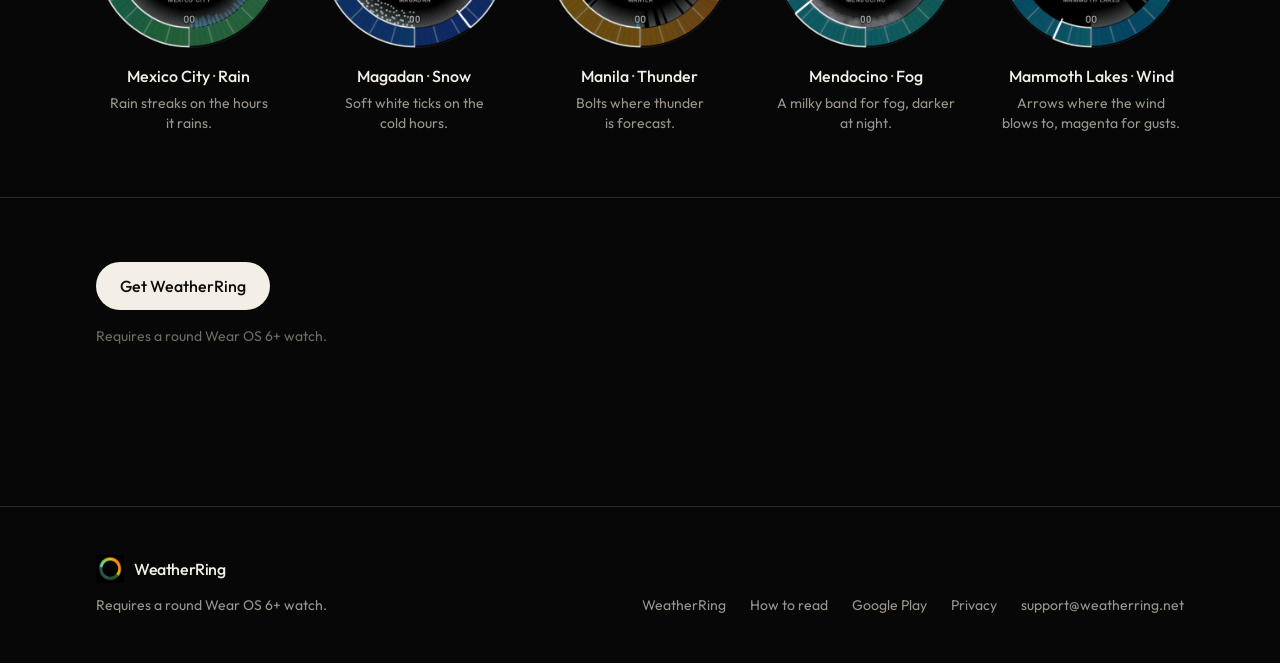
==== commit 0519873c: "WeatherRing 1.2: wind arrows, new screenshots, How to read texts from the 1.2 guide - New in 1.2 sec" ====
--- a/how-to-read/index.html
+++ b/how-to-read/index.html
@@ -4,19 +4,19 @@
   <meta charset="utf-8">
   <meta name="viewport" content="width=device-width, initial-scale=1">
   <title>How to read WeatherRing — 24-hour climate watch face</title>
-  <meta name="description" content="Midnight is at the bottom of the ring. Color shows temperature, and the hand points to the current hour. How to read night, sky glow, rain, snow, thunder, fog, the slot above the time and the optional Next days on WeatherRing for Wear OS.">
+  <meta name="description" content="The ring is one day, from midnight to midnight. Its color is the temperature. The hand shows the time now. How to read night, sky glow, rain, snow, thunder, fog, wind arrows, the slot above the time and the optional Next days on WeatherRing for Wear OS.">
   <meta name="theme-color" content="#070708">
   <link rel="canonical" href="https://weatherring.net/how-to-read">
   <link rel="alternate" type="text/plain" href="https://weatherring.net/llms.txt" title="llms.txt">
   <meta property="og:title" content="How to read WeatherRing — 24-hour climate watch face">
-  <meta property="og:description" content="Midnight is at the bottom of the ring. Color shows temperature, and the hand points to the current hour. How to read night, sky glow, rain, snow, thunder, fog, the slot above the time and the optional Next days on WeatherRing for Wear OS.">
+  <meta property="og:description" content="The ring is one day, from midnight to midnight. Its color is the temperature. The hand shows the time now. How to read night, sky glow, rain, snow, thunder, fog, wind arrows, the slot above the time and the optional Next days on WeatherRing for Wear OS.">
   <meta property="og:url" content="https://weatherring.net/how-to-read">
   <meta property="og:image" content="https://weatherring.net/images/read-all.jpg">
   <meta property="og:type" content="website">
   <meta property="og:site_name" content="WeatherRing">
   <meta name="twitter:card" content="summary_large_image">
   <meta name="twitter:title" content="How to read WeatherRing — 24-hour climate watch face">
-  <meta name="twitter:description" content="Midnight is at the bottom of the ring. Color shows temperature, and the hand points to the current hour. How to read night, sky glow, rain, snow, thunder, fog, the slot above the time and the optional Next days on WeatherRing for Wear OS.">
+  <meta name="twitter:description" content="The ring is one day, from midnight to midnight. Its color is the temperature. The hand shows the time now. How to read night, sky glow, rain, snow, thunder, fog, wind arrows, the slot above the time and the optional Next days on WeatherRing for Wear OS.">
   <meta name="twitter:image" content="https://weatherring.net/images/read-all.jpg">
   <link rel="preconnect" href="https://fonts.googleapis.com">
   <link rel="preconnect" href="https://fonts.gstatic.com" crossorigin>
@@ -25,8 +25,8 @@
   <link rel="icon" type="image/svg+xml" href="../favicon.svg">
   <link rel="icon" type="image/png" sizes="32x32" href="../favicon-32.png">
   <link rel="apple-touch-icon" href="../apple-touch-icon.png">
-<script type="application/ld+json">{"@context": "https://schema.org", "@type": "HowTo", "name": "How to read the WeatherRing", "description": "Midnight is at the bottom of the ring. Color shows temperature, and the hand points to the current hour.", "step": [{"@type": "HowToStep", "position": 1, "name": "All", "text": "Midnight to midnight, with midnight at the bottom of the ring and noon at the top. Color shows temperature, and the hand points to the current hour.", "url": "https://weatherring.net/how-to-read/#all", "image": "https://weatherring.net/images/read-all.jpg"}, {"@type": "HowToStep", "position": 2, "name": "Now", "text": "From midnight to the hand is time that has already passed today. The inner and outer lines are the same mark.", "url": "https://weatherring.net/how-to-read/#now", "image": "https://weatherring.net/images/read-now.jpg"}, {"@type": "HowToStep", "position": 3, "name": "Temperature", "text": "Cool hours sit toward blue and violet. Warm hours sit toward orange and red.", "url": "https://weatherring.net/how-to-read/#temperature", "image": "https://weatherring.net/images/read-temperature.jpg"}, {"@type": "HowToStep", "position": 4, "name": "Night", "text": "The darker arc is night. It lifts at sunrise and returns at sunset, around 07 and 19 in this example.", "url": "https://weatherring.net/how-to-read/#night", "image": "https://weatherring.net/images/read-night.jpg"}, {"@type": "HowToStep", "position": 5, "name": "Sky", "text": "The glow inside the ring is the sky: gold for sun, pale for overcast.", "url": "https://weatherring.net/how-to-read/#sky", "image": "https://weatherring.net/images/read-sky.jpg"}, {"@type": "HowToStep", "position": 6, "name": "Rain", "text": "Streaks on that hour. Longer streaks mean more rain, gaps mean patchy showers.", "url": "https://weatherring.net/how-to-read/#rain", "image": "https://weatherring.net/images/read-rain.jpg"}, {"@type": "HowToStep", "position": 7, "name": "Snow", "text": "Soft white ticks mean snow or ice, not rain.", "url": "https://weatherring.net/how-to-read/#snow", "image": "https://weatherring.net/images/read-snow.jpg"}, {"@type": "HowToStep", "position": 8, "name": "Thunder", "text": "Lightning bolts show when thunder is in the forecast, even if the rain is light.", "url": "https://weatherring.net/how-to-read/#thunder", "image": "https://weatherring.net/images/read-thunder.jpg"}, {"@type": "HowToStep", "position": 9, "name": "Fog", "text": "A milky band just inside the ring means fog or dense mist. A thicker band means heavier fog.", "url": "https://weatherring.net/how-to-read/#fog", "image": "https://weatherring.net/images/read-fog.jpg"}, {"@type": "HowToStep", "position": 10, "name": "Next days (optional)", "text": "With Next days on, today fills the top half of the ring and the bottom half shows tomorrow or the next two days. Two letters mark each weekday, with that day's low and high beside them.", "url": "https://weatherring.net/how-to-read/#nextdays", "image": "https://weatherring.net/images/read-nextdays.jpg"}, {"@type": "HowToStep", "position": 11, "name": "Slot above the time", "text": "The complication slot above the time shows the watch battery by default: green from 60%, yellow from 20 to 60%, red below 20%. Long-press the face, tap Customise and tap the slot to change it.", "url": "https://weatherring.net/how-to-read/#slot", "image": "https://weatherring.net/images/face-yangon-438.png"}]}</script>
-<script type="application/ld+json">{"@context": "https://schema.org", "@type": "SoftwareApplication", "name": "WeatherRing", "applicationCategory": "LifestyleApplication", "operatingSystem": "Android, Wear OS 6 or newer", "softwareVersion": "1.1", "softwareRequirements": "Requires Wear OS 6 or newer. Not compatible with Wear OS 5 or older. The watch needs a round display. Android phone for the companion app.", "description": "A 24-hour forecast ring for round Wear OS 6+ watches. Customize the face and Always-On Display from your phone. Version 1.1 adds an optional look at the next days, a complication slot above the time with the watch battery by default, and refresh every 1, 2, 3 or 6 hours. Location access is optional.", "featureList": ["24-hour forecast ring, midnight to midnight", "Optional Next days: tomorrow or the next 2 days in the bottom half of the ring", "Complication slot above the time, watch battery by default", "Refresh every 1, 2, 3 or 6 hours", "Date and weekday letters follow the phone's language", "Rain, snow, thunder and fog on the ring", "Night veil and sky glow", "°C or °F", "Customize the face and always-on from the phone"], "url": "https://weatherring.net", "image": "https://weatherring.net/og.jpg", "screenshot": ["https://weatherring.net/images/ws-yangon-1080.jpg", "https://weatherring.net/images/ws-nextdays-720.jpg", "https://weatherring.net/images/face-yangon-438.png", "https://weatherring.net/images/phone-look-11.jpg"], "downloadUrl": "https://play.google.com/store/apps/details?id=com.climatedayring.phone", "installUrl": "https://play.google.com/store/apps/details?id=com.climatedayring.phone", "offers": {"@type": "Offer", "availability": "https://schema.org/InStock", "url": "https://play.google.com/store/apps/details?id=com.climatedayring.phone", "price": "1.99", "priceCurrency": "EUR"}, "author": {"@type": "Organization", "name": "WeatherRing", "email": "support@weatherring.net", "url": "https://weatherring.net"}}</script>
+<script type="application/ld+json">{"@context": "https://schema.org", "@type": "HowTo", "name": "How to read the WeatherRing", "description": "The ring is one day, from midnight to midnight, with midnight at the bottom. Its color is the temperature. The hand shows the time now.", "step": [{"@type": "HowToStep", "position": 1, "name": "All", "text": "The ring is one day, from midnight to midnight, with midnight at the bottom. Its color is the temperature. The hand shows the time now.", "url": "https://weatherring.net/how-to-read/#all", "image": "https://weatherring.net/images/read-all.jpg"}, {"@type": "HowToStep", "position": 2, "name": "Now", "text": "The part from midnight to the hand is the time that has already passed today. The thin inner and outer lines show the same.", "url": "https://weatherring.net/how-to-read/#now", "image": "https://weatherring.net/images/read-now.jpg"}, {"@type": "HowToStep", "position": 3, "name": "Temperature", "text": "Cool hours are blue or violet, warm hours orange or red. For colors that are easier to tell apart with color blindness: Look tab, under Display.", "url": "https://weatherring.net/how-to-read/#temperature", "image": "https://weatherring.net/images/read-temperature.jpg"}, {"@type": "HowToStep", "position": 4, "name": "Night", "text": "The darker part is night. It lifts at sunrise (about 07) and returns at sunset (about 19). To make it lighter or darker: Look tab, under Sky, Night veil.", "url": "https://weatherring.net/how-to-read/#night", "image": "https://weatherring.net/images/read-night.jpg"}, {"@type": "HowToStep", "position": 5, "name": "Sky", "text": "The glow inside the ring is the sky: gold for sun, pale for overcast. Patchy cloud mixes the two. Gold fades after sunset. To change or turn it off: Look tab, under Sky, Sky glow.", "url": "https://weatherring.net/how-to-read/#sky", "image": "https://weatherring.net/images/read-sky.jpg"}, {"@type": "HowToStep", "position": 6, "name": "Rain", "text": "Streaks on that hour. Longer means more rain, gaps mean patchy rain. Settings: Look tab, under Weather, Rain.", "url": "https://weatherring.net/how-to-read/#rain", "image": "https://weatherring.net/images/read-rain.jpg"}, {"@type": "HowToStep", "position": 7, "name": "Snow", "text": "Soft white ticks mean snow or ice, not rain. Settings: Look tab, under Weather, Snow.", "url": "https://weatherring.net/how-to-read/#snow", "image": "https://weatherring.net/images/read-snow.jpg"}, {"@type": "HowToStep", "position": 8, "name": "Thunder", "text": "Bolts when thunder is in the forecast, even if the rain is light. Settings: Look tab, under Weather, Thunderstorm.", "url": "https://weatherring.net/how-to-read/#thunder", "image": "https://weatherring.net/images/read-thunder.jpg"}, {"@type": "HowToStep", "position": 9, "name": "Fog", "text": "A milky band on the inside means fog or dense mist. Thicker means heavier. Settings: Look tab, under Weather, Fog.", "url": "https://weatherring.net/how-to-read/#fog", "image": "https://weatherring.net/images/read-fog.jpg"}, {"@type": "HowToStep", "position": 10, "name": "Wind", "text": "Black arrows point where the wind blows to (north is up). A bigger arrow means stronger wind. Calmer hours get no arrow: by default arrows start at Beaufort 4, a clearly noticeable wind. A magenta edge means gusts of 75 km/h or more. To change this: Look tab, under Weather, Wind.", "url": "https://weatherring.net/how-to-read/#wind", "image": "https://weatherring.net/images/read-wind.jpg"}, {"@type": "HowToStep", "position": 11, "name": "Next days (optional)", "text": "To see the coming days, turn on Next days in the Look tab. The bottom half of the ring then shows tomorrow, or the next two days. Tomorrow starts on the right. The two letters are the weekday in your phone's language (for example MO, TU), with that day's low and high beside them. You can change all of this in the Look tab, under Next days.", "url": "https://weatherring.net/how-to-read/#nextdays", "image": "https://weatherring.net/images/read-nextdays.jpg"}, {"@type": "HowToStep", "position": 12, "name": "Slot above the time", "text": "The complication slot above the time shows the watch battery by default: green from 60%, yellow from 20 to 60%, red below 20%. On the watch: touch and hold the face, tap Customise, then tap the small slot above the time to choose battery, steps, another app or Empty.", "url": "https://weatherring.net/how-to-read/#slot", "image": "https://weatherring.net/images/face-yangon-438.png"}]}</script>
+<script type="application/ld+json">{"@context": "https://schema.org", "@type": "SoftwareApplication", "name": "WeatherRing", "applicationCategory": "LifestyleApplication", "operatingSystem": "Android, Wear OS 6 or newer", "softwareVersion": "1.2", "softwareRequirements": "Requires Wear OS 6 or newer. Not compatible with Wear OS 5 or older. The watch needs a round display. Android phone for the companion app.", "description": "A 24-hour forecast ring for round Wear OS 6+ watches. Customize the face and Always-On Display from your phone. Version 1.2 adds wind arrows on the ring, an optional look at the next days, a complication slot above the time with the watch battery by default, and refresh every 1, 2, 3 or 6 hours. Location access is optional.", "featureList": ["24-hour forecast ring, midnight to midnight", "Wind arrows on the ring: direction and strength, magenta edge for gusts from 75 km/h", "Optional Next days: tomorrow or the next 2 days in the bottom half of the ring, with low and high", "Complication slot above the time, watch battery by default", "Time Auto, 12 h or 24 h, optional seconds, always-on time brightness", "Temperature Auto, °C or °F", "Refresh every 1, 2, 3 or 6 hours", "Date and weekday letters follow the phone's language", "Rain, snow, thunder and fog on the ring", "Night veil and sky glow", "Customize the face and always-on from the phone"], "url": "https://weatherring.net", "image": "https://weatherring.net/og.jpg", "screenshot": ["https://weatherring.net/images/ws-yangon-1080.jpg", "https://weatherring.net/images/ws-snow-wind-720.jpg", "https://weatherring.net/images/ws-nextdays-720.jpg", "https://weatherring.net/images/face-mammothlakes-438.png", "https://weatherring.net/images/face-yangon-438.png", "https://weatherring.net/images/phone-look-12.jpg"], "downloadUrl": "https://play.google.com/store/apps/details?id=com.climatedayring.phone", "installUrl": "https://play.google.com/store/apps/details?id=com.climatedayring.phone", "offers": {"@type": "Offer", "availability": "https://schema.org/InStock", "url": "https://play.google.com/store/apps/details?id=com.climatedayring.phone", "price": "1.99", "priceCurrency": "EUR"}, "author": {"@type": "Organization", "name": "WeatherRing", "email": "support@weatherring.net", "url": "https://weatherring.net"}}</script>
 </head>
 <body class="bg-bg text-fg">
   <a href="#content" class="sr-only focus:not-sr-only focus:absolute focus:left-4 focus:top-4 focus:z-50 focus:rounded-full focus:bg-cream focus:px-4 focus:py-2 focus:text-ink">Skip to content</a>
@@ -68,12 +68,12 @@
           <img data-layer-face src="../images/read-all.jpg" alt="Example WeatherRing face with every layer on, Friday 20 March: low 2°, now 14°, high 28°" width="720" height="720" class="face-disc mx-auto w-64 sm:w-72 lg:w-80">
           <p class="mt-6 text-center text-sm text-subtle">Example — not your city.</p>
           <div class="mt-5 flex flex-wrap justify-center gap-2" role="group" aria-label="Ring layers">
-            <button type="button" class="layer-chip" data-layer="all" id="all" aria-pressed="true">All</button><button type="button" class="layer-chip" data-layer="now" id="now" aria-pressed="false">Now</button><button type="button" class="layer-chip" data-layer="temperature" id="temperature" aria-pressed="false">Temperature</button><button type="button" class="layer-chip" data-layer="night" id="night" aria-pressed="false">Night</button><button type="button" class="layer-chip" data-layer="sky" id="sky" aria-pressed="false">Sky</button><button type="button" class="layer-chip" data-layer="rain" id="rain" aria-pressed="false">Rain</button><button type="button" class="layer-chip" data-layer="snow" id="snow" aria-pressed="false">Snow</button><button type="button" class="layer-chip" data-layer="thunder" id="thunder" aria-pressed="false">Thunder</button><button type="button" class="layer-chip" data-layer="fog" id="fog" aria-pressed="false">Fog</button><button type="button" class="layer-chip" data-layer="nextdays" id="nextdays" aria-pressed="false">Next days</button>
+            <button type="button" class="layer-chip" data-layer="all" id="all" aria-pressed="true">All</button><button type="button" class="layer-chip" data-layer="now" id="now" aria-pressed="false">Now</button><button type="button" class="layer-chip" data-layer="temperature" id="temperature" aria-pressed="false">Temperature</button><button type="button" class="layer-chip" data-layer="night" id="night" aria-pressed="false">Night</button><button type="button" class="layer-chip" data-layer="sky" id="sky" aria-pressed="false">Sky</button><button type="button" class="layer-chip" data-layer="rain" id="rain" aria-pressed="false">Rain</button><button type="button" class="layer-chip" data-layer="snow" id="snow" aria-pressed="false">Snow</button><button type="button" class="layer-chip" data-layer="thunder" id="thunder" aria-pressed="false">Thunder</button><button type="button" class="layer-chip" data-layer="fog" id="fog" aria-pressed="false">Fog</button><button type="button" class="layer-chip" data-layer="wind" id="wind" aria-pressed="false">Wind</button><button type="button" class="layer-chip" data-layer="nextdays" id="nextdays" aria-pressed="false">Next days</button>
           </div>
           <div class="mt-8 text-center" aria-live="polite">
-            <p class="mx-auto max-w-lg text-lg font-medium text-fg sm:text-xl" data-layer-caption>Midnight to midnight, with midnight at the bottom of the ring and noon at the top. Color shows temperature, and the hand points to the current hour.</p>
-            <p class="mx-auto mt-5 max-w-lg text-sm text-muted">The three numbers are today’s low, the current temperature and today’s high. 00 06 12 18 are clock hours.</p>
-            <p class="mx-auto mt-2 max-w-lg text-sm text-muted">The small slot above the time shows the watch battery by default. Long-press the watch face, tap Customise, then tap the slot to pick battery, steps, another app or Empty.</p>
+            <p class="mx-auto max-w-lg text-lg font-medium text-fg sm:text-xl" data-layer-caption>The ring is one day, from midnight to midnight, with midnight at the bottom. Its color is the temperature. The hand shows the time now.</p>
+            <p class="mx-auto mt-5 max-w-lg text-sm text-muted">The three numbers in the middle are today’s low, the temperature now, and today’s high. 00, 06, 12 and 18 around the ring are clock hours. Both can be turned off in the Look tab, under Center.</p>
+            <p class="mx-auto mt-2 max-w-lg text-sm text-muted">On the watch: touch and hold the face, tap Customise, then tap the small slot above the time to choose battery, steps, another app or Empty.</p>
           </div>
         </div>
     </section>
@@ -82,17 +82,40 @@
       <div class="mx-auto max-w-3xl px-5 py-16 sm:px-8">
         <h2 class="font-display text-3xl text-fg">Layer by layer</h2>
         <dl class="mt-6">
-          <div class="read-row"><dt class="font-medium text-fg">The ring</dt><dd class="mt-1 text-muted">One day, midnight to midnight. Midnight (00) is at the bottom, 06 on the left, noon (12) at the top and 18 on the right. Color shows temperature, and the hand points to the current hour.</dd></div>
-          <div class="read-row"><dt class="font-medium text-fg">Now</dt><dd class="mt-1 text-muted">From midnight to the hand is time that has already passed today. The inner and outer lines are the same mark.</dd></div>
-          <div class="read-row"><dt class="font-medium text-fg">Temperature</dt><dd class="mt-1 text-muted">Cool hours sit toward blue and violet. Warm hours sit toward orange and red.</dd></div>
-          <div class="read-row"><dt class="font-medium text-fg">Night</dt><dd class="mt-1 text-muted">The darker arc is night. It lifts at sunrise and returns at sunset. Set its strength under Night veil in the Look tab. With Also dim weather off, rain, snow, storms and fog stay bright at night.</dd></div>
-          <div class="read-row"><dt class="font-medium text-fg">Sky</dt><dd class="mt-1 text-muted">The glow inside the ring is the sky: gold for sun, pale for overcast, and gold and grey stripes when it’s partly cloudy. The gold only shows by day.</dd></div>
-          <div class="read-row"><dt class="font-medium text-fg">Rain</dt><dd class="mt-1 text-muted">Streaks on that hour. Longer streaks mean more rain, gaps mean patchy showers.</dd></div>
-          <div class="read-row"><dt class="font-medium text-fg">Snow</dt><dd class="mt-1 text-muted">Soft white ticks mean snow or ice, not rain.</dd></div>
-          <div class="read-row"><dt class="font-medium text-fg">Thunder</dt><dd class="mt-1 text-muted">Lightning bolts show when thunder is in the forecast, even if the rain is light.</dd></div>
-          <div class="read-row"><dt class="font-medium text-fg">Fog</dt><dd class="mt-1 text-muted">A milky band just inside the ring means fog or dense mist. A thicker band means heavier fog.</dd></div>
-          <div class="read-row"><dt class="font-medium text-fg">The three numbers</dt><dd class="mt-1 text-muted">Today’s low, the current temperature and today’s high. 00 06 12 18 are clock hours.</dd></div>
+          <div class="read-row"><dt class="font-medium text-fg">The ring</dt><dd class="mt-1 text-muted">The ring is one day, from midnight to midnight. Midnight (00) is at the bottom, 06 on the left, noon (12) at the top and 18 on the right. Its color is the temperature. The hand shows the time now.</dd></div>
+          <div class="read-row"><dt class="font-medium text-fg">Now</dt><dd class="mt-1 text-muted">The part from midnight to the hand is the time that has already passed today. The thin inner and outer lines show the same.</dd></div>
+          <div class="read-row"><dt class="font-medium text-fg">Temperature</dt><dd class="mt-1 text-muted">Cool hours are blue or violet, warm hours orange or red. For colors that are easier to tell apart with color blindness: Look tab, under Display.</dd></div>
+          <div class="read-row"><dt class="font-medium text-fg">Night</dt><dd class="mt-1 text-muted">The darker part is night. It lifts at sunrise (about 07) and returns at sunset (about 19). To make it lighter or darker: Look tab, under Sky, Night veil.</dd></div>
+          <div class="read-row"><dt class="font-medium text-fg">Sky</dt><dd class="mt-1 text-muted">The glow inside the ring is the sky: gold for sun, pale for overcast. Patchy cloud mixes the two. Gold fades after sunset. To change or turn it off: Look tab, under Sky, Sky glow.</dd></div>
+          <div class="read-row"><dt class="font-medium text-fg">Rain</dt><dd class="mt-1 text-muted">Streaks on that hour. Longer means more rain, gaps mean patchy rain. Settings: Look tab, under Weather, Rain.</dd></div>
+          <div class="read-row"><dt class="font-medium text-fg">Snow</dt><dd class="mt-1 text-muted">Soft white ticks mean snow or ice, not rain. Settings: Look tab, under Weather, Snow.</dd></div>
+          <div class="read-row"><dt class="font-medium text-fg">Thunder</dt><dd class="mt-1 text-muted">Bolts when thunder is in the forecast, even if the rain is light. Settings: Look tab, under Weather, Thunderstorm.</dd></div>
+          <div class="read-row"><dt class="font-medium text-fg">Fog</dt><dd class="mt-1 text-muted">A milky band on the inside means fog or dense mist. Thicker means heavier. Settings: Look tab, under Weather, Fog.</dd></div>
+          <div class="read-row"><dt class="font-medium text-fg"><a href="#wind-arrows">Wind</a></dt><dd class="mt-1 text-muted">Black arrows point where the wind blows to (north is up). A bigger arrow means stronger wind. Calmer hours get no arrow: by default arrows start at Beaufort 4, a clearly noticeable wind. A magenta edge means gusts of 75 km/h or more. To change this: Look tab, under Weather, Wind.</dd></div>
+          <div class="read-row"><dt class="font-medium text-fg">The three numbers</dt><dd class="mt-1 text-muted">The three numbers in the middle are today’s low, the temperature now, and today’s high. 00, 06, 12 and 18 around the ring are clock hours. Both can be turned off in the Look tab, under Center.</dd></div>
         </dl>
+      </div>
+    </section>
+
+    <section id="wind-arrows" class="scroll-mt-24 border-t border-border">
+      <div class="mx-auto grid max-w-6xl items-start gap-10 px-5 py-16 sm:px-8 md:grid-cols-2">
+        <div>
+          <p class="kicker">New in 1.2</p>
+          <h2 class="mt-4 font-display text-3xl text-fg">Wind arrows</h2>
+          <div class="prose-stack mt-4 text-muted">
+            <p>Black arrows point where the wind blows to (north is up). A bigger arrow means stronger wind.</p>
+            <p>Calmer hours get no arrow: by default arrows start at Beaufort 4, a clearly noticeable wind.</p>
+            <p>A magenta edge means gusts of 75 km/h or more.</p>
+            <p>To change this: Look tab, under Weather, Wind. There you set Show from (the weakest wind that gets an arrow), Smallest arrow and Show gusts. Wind isn’t shown on the always-on screen.</p>
+          </div>
+          <p class="mt-6 text-sm text-muted"><a href="#examples">See it in Mammoth Lakes</a>, below.</p>
+        </div>
+        <figure>
+          <div class="phone-frame max-h-[36rem] overflow-y-auto">
+            <picture><source type="image/webp" srcset="../images/phone-guide-wind-12.webp"><img src="../images/phone-guide-wind-12.jpg" alt="The How to read guide in the WeatherRing phone app with the Wind layer selected" width="720" height="2104" class="w-full" loading="lazy" decoding="async"></picture>
+          </div>
+          <figcaption class="mt-3 text-sm text-muted">The same guide in the phone app, with Wind selected. This phone shows °F. Scroll inside the phone.</figcaption>
+        </figure>
       </div>
     </section>
 
@@ -108,7 +131,7 @@
             <li class="flex gap-3"><span class="mt-2 size-1.5 shrink-0 rounded-full bg-gold"></span><span>Yellow from 20 to 60%</span></li>
             <li class="flex gap-3"><span class="mt-2 size-1.5 shrink-0 rounded-full bg-gold"></span><span>Red below 20%</span></li>
           </ul>
-          <p class="mt-5 text-muted">Other complications use the clock colour. To change it, long-press the watch face, tap Customise, then tap the small slot above the time and pick battery, steps, another app or Empty.</p>
+          <p class="mt-5 text-muted">Other complications use the clock colour. On the watch: touch and hold the face, tap Customise, then tap the small slot above the time to choose battery, steps, another app or Empty.</p>
         </div>
       </div>
     </section>
@@ -119,10 +142,11 @@
         <h2 class="mt-4 max-w-2xl font-display text-3xl text-fg">Next days</h2>
         <div class="mt-8 grid items-start gap-10 md:grid-cols-2">
           <div class="prose-stack text-muted">
-            <p>Turn on Next days in the Look tab to make the bottom half of the face a forecast for tomorrow, or for the next two days. It’s off by default.</p>
-            <p>Today then fills the top half, from 00 on the left through 12 at the top to 24 on the right. Tomorrow starts on the right, unless you turn on Tomorrow on the left. A divider marks where each day starts.</p>
-            <p>The two letters are the weekday, so FR is Friday. They follow your phone’s language. With Curved min and max on, the numbers beside them are that day’s low and high.</p>
+            <p>To see the coming days, turn on Next days in the Look tab. The bottom half of the ring then shows tomorrow, or the next two days. It’s off by default.</p>
+            <p>Today then fills the top half, from 00 on the left through 12 at the top to 24 on the right. Tomorrow starts on the right.</p>
+            <p>The two letters are the weekday in your phone’s language (for example MO, TU), with that day’s low and high beside them.</p>
             <p>Each day has its own colors, rain, snow, fog, hour lines and night shading, so you read it the same way as today.</p>
+            <p>You can change all of this in the Look tab, under Next days: 1 or 2 days, which side tomorrow starts on, dividers, curved low and high, and the day label in the sky glow.</p>
           </div>
           <div class="two-up">
             <figure>
@@ -141,8 +165,8 @@
     <section class="border-t border-border">
       <div class="mx-auto max-w-6xl px-5 py-16 sm:px-8">
         <p class="kicker">Real weather</p>
-        <h2 class="mt-4 max-w-2xl font-display text-3xl text-fg">What it looks like on the watch</h2>
-        <div class="mt-10 grid gap-10 sm:grid-cols-2 examples-4">
+        <h2 id="examples" class="mt-4 max-w-2xl scroll-mt-24 font-display text-3xl text-fg">What it looks like on the watch</h2>
+        <div class="mt-10 grid gap-10 sm:grid-cols-2 examples-5">
           <figure>
             <picture><source type="image/webp" srcset="../images/face-mexicocity-438.webp"><img src="../images/face-mexicocity-438.png" alt="WeatherRing in Mexico City with rain streaks on the rim" width="438" height="438" class="face-disc face-example mx-auto w-full" loading="lazy" decoding="async"></picture>
             <figcaption class="mt-4 text-center"><span class="font-medium text-fg">Mexico City<span class="text-gold"> · </span>Rain</span><span class="mt-1 block text-sm text-muted">Rain streaks on the hours it rains.</span></figcaption>
@@ -158,6 +182,10 @@
           <figure>
             <picture><source type="image/webp" srcset="../images/face-mendocino-438.webp"><img src="../images/face-mendocino-438.png" alt="WeatherRing in Mendocino with a milky fog band and night shading" width="438" height="438" class="face-disc face-example mx-auto w-full" loading="lazy" decoding="async"></picture>
             <figcaption class="mt-4 text-center"><span class="font-medium text-fg">Mendocino<span class="text-gold"> · </span>Fog</span><span class="mt-1 block text-sm text-muted">A milky band for fog, darker at night.</span></figcaption>
+          </figure>
+          <figure>
+            <picture><source type="image/webp" srcset="../images/face-mammothlakes-438.webp"><img src="../images/face-mammothlakes-438.png" alt="WeatherRing in Mammoth Lakes with black wind arrows on the ring, two with a magenta gust edge" width="438" height="438" class="face-disc face-example mx-auto w-full" loading="lazy" decoding="async"></picture>
+            <figcaption class="mt-4 text-center"><span class="font-medium text-fg">Mammoth Lakes<span class="text-gold"> · </span>Wind</span><span class="mt-1 block text-sm text-muted">Arrows where the wind blows to, magenta for gusts.</span></figcaption>
           </figure>
         </div>
       </div>
--- a/css/site.css
+++ b/css/site.css
@@ -4,3 +4,4 @@
 picture{display:block}
 .feature-box{display:flex;align-items:center;justify-content:center;padding:1.5rem;border-radius:var(--radius-2xl);background:var(--color-bg-elevated);box-shadow:var(--shadow-border)}.feature-box>picture{width:100%}.feature-face{width:82%}@media (width>=48rem){.feature-box{aspect-ratio:9/16}}
 .read-row{padding-block:1.25rem;border-bottom:1px solid var(--color-border)}.two-up{display:grid;grid-template-columns:repeat(2,minmax(0,1fr));gap:1.5rem}.face-example{max-width:14rem}.face-slot{max-width:20rem}.prose-stack>*+*{margin-top:1rem}@media (width>=64rem){.examples-4{grid-template-columns:repeat(4,minmax(0,1fr))}}
+.wind-face{width:8rem}@media (width>=64rem){.examples-5{grid-template-columns:repeat(5,minmax(0,1fr))}}
